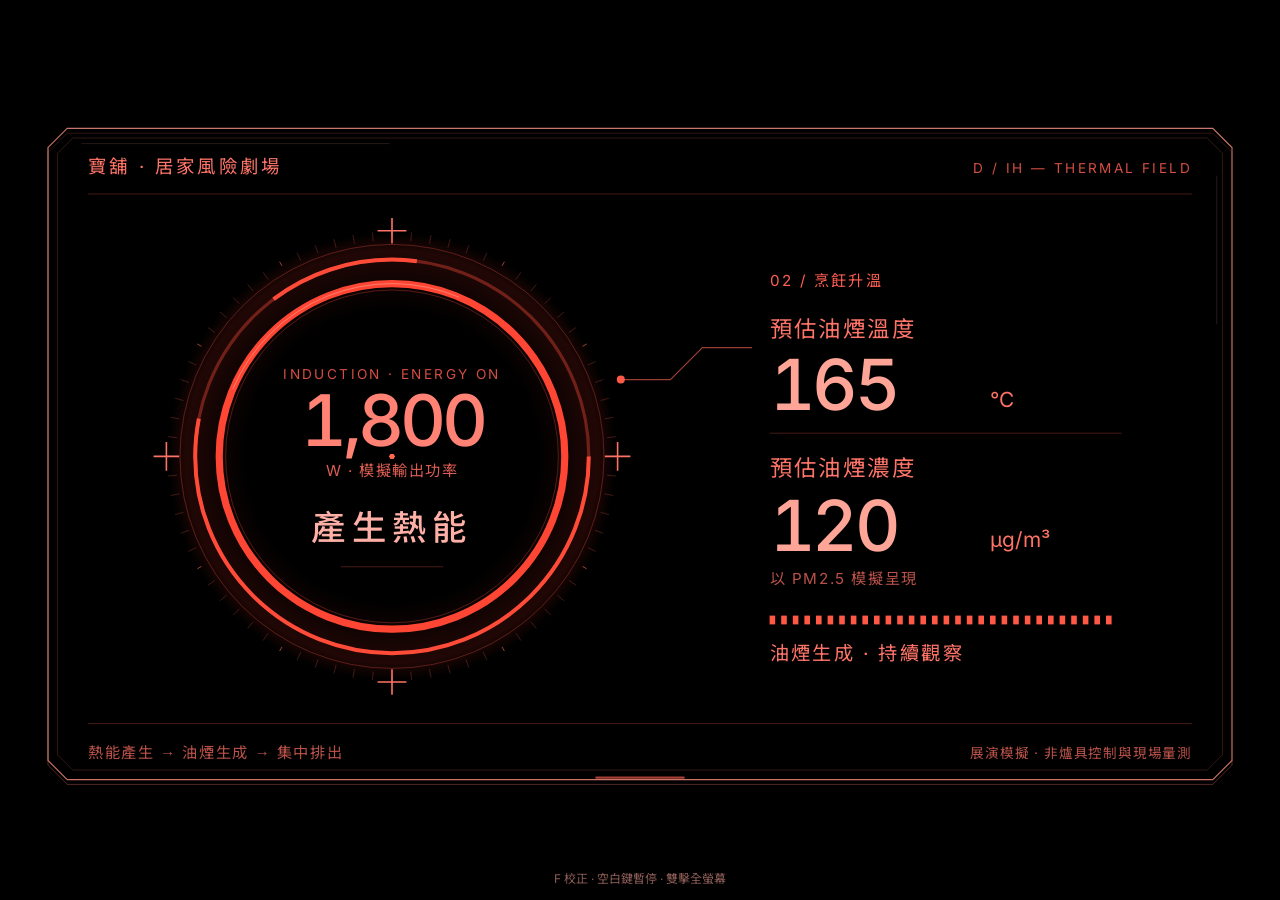
==== ih.html @ e92d31d2 "Add independent top-down transparent IH projection exhibit" ====
<!doctype html>
<html lang="zh-Hant"><head><meta charset="utf-8"><meta name="viewport" content="width=device-width,initial-scale=1"><title>D 區 · IH 熱能投影</title><link rel="stylesheet" href="fonts/fonts.css"><link rel="stylesheet" href="ih.css"></head>
<body>
<main id="projection" aria-label="IH 爐面熱能與油煙展演投影">
<svg id="surface" viewBox="0 0 1600 900" role="img" aria-labelledby="title desc"><title id="title">IH 熱能投影</title><desc id="desc">紅色發熱環與熱能、預估油煙溫度及 PM2.5 濃度，所有數據皆為展演模擬。</desc>
<defs><radialGradient id="heat"><stop offset="65%" stop-color="#ff392a" stop-opacity="0"/><stop offset="92%" stop-color="#ff392a" stop-opacity=".13"/><stop offset="100%" stop-color="#ff392a" stop-opacity="0"/></radialGradient></defs>
<g id="calibration" hidden fill="none" stroke="#ff6258" stroke-width="2"><rect x="20" y="20" width="1560" height="860"/><path d="M800 20V880M20 450H1580" stroke-dasharray="10 15"/></g>
<g id="hob-frame" aria-label="IH 玻璃爐面外框">
<path d="M84 48H1516L1540 72V838L1516 862H84L60 838V72Z" transform="translate(0 6)" class="hob-depth"/>
<path d="M60 838L84 862H1516L1540 838V844L1516 868H84L60 844Z" class="hob-bevel"/>
<path d="M84 48H1516L1540 72V838L1516 862H84L60 838V72Z" class="hob-outline"/>
<path d="M91 60H1509L1528 79V831L1509 850H91L72 831V79Z" class="hob-inset"/>
<path d="M84 48H1516L1540 72M60 72V838" class="hob-highlight"/>
<path d="M102 67H487M1521 107V293" class="hob-reflection"/>
<path d="M87 862H1514" class="hob-bottom"/>
<rect x="744" y="858" width="112" height="3" rx="1.5" fill="#ff6253" opacity=".65"/>
</g>
<g class="mast"><text x="110" y="104" class="brand">寶舖 · 居家風險劇場</text><text x="1490" y="104" class="eyebrow" text-anchor="end">D / IH — THERMAL FIELD</text><path d="M110 130H1490" class="hairline"/></g>
<g id="reactor" transform="translate(490 458)">
<circle r="280" fill="url(#heat)"/>
<circle cy="3" r="216" class="ring-depth"/>
<path d="M-216 0A216 216 0 0 0 216 0" transform="translate(0 3)" class="ring-bevel"/>
<circle r="265" class="fine"/><circle r="246" class="track"/>
<g class="orbit"><circle r="246" class="arc" stroke-dasharray="820 180 190 356"/></g>
<circle r="216" class="ring"/><circle r="208" class="fine"/>
<path d="M-199 -84A216 216 0 0 1 84 -199" class="ring-highlight"/>
<g id="ticks"></g><g id="embers"></g>
<path d="M-18 -282H18M0 -298V-266M-18 282H18M0 266V298M-282 -18V18M-298 0H-266M282 -18V18M266 0H298" class="reticle"/>
<text y="-97" class="eyebrow center">INDUCTION · ENERGY ON</text>
<text id="energy" y="-13" class="energy center">1,800</text><text y="25" class="unit center">W · 模擬輸出功率</text>
<text id="action" y="105" class="action center">產生熱能</text>
<path d="M-64 138H64" class="hairline"/>
</g>
<path d="M776 362H838L878 322H940" class="leader"/><circle cx="776" cy="362" r="5" fill="#ff5948"/>
<g transform="translate(962 245)">
<text id="phase" class="phase">02 / 烹飪升溫</text>
<text y="64" class="metric-label">預估油煙溫度</text><text id="temperature" y="155" class="number">165</text><text x="275" y="151" class="metric-unit">°C</text>
<path d="M0 184H440" class="hairline"/>
<text y="237" class="metric-label">預估油煙濃度</text><text id="concentration" y="331" class="number">120</text><text x="275" y="326" class="metric-unit">µg/m³</text>
<text y="372" class="caption">以 PM2.5 模擬呈現</text>
<g id="bars" transform="translate(0 412)"></g>
<text id="status" y="467" class="status">油煙生成 · 持續觀察</text>
</g>
<g class="bottom"><path d="M110 792H1490" class="hairline"/><text x="110" y="835" class="caption">熱能產生 → 油煙生成 → 集中排出</text><text x="1490" y="835" class="disclaimer" text-anchor="end">展演模擬 · 非爐具控制與現場量測</text></g>
</svg></main>
<div id="hint">F 校正 · 空白鍵暫停 · 雙擊全螢幕</div>
<aside id="controls" hidden aria-label="投影校正"><header><h1>IH 投影校正</h1><button id="close" aria-label="關閉校正">×</button></header><p>調整紅環對準爐面，黑色區域不投影內容。</p>
<label>展示階段<select id="mode"><option value="auto">自動循環 · 60 秒</option><option value="0">01 熱能啟動</option><option value="1">02 烹飪升溫</option><option value="2">03 排煙降溫</option></select></label>
<div id="sliders"></div><label class="check"><input type="checkbox" id="grid">顯示定位格線</label><label class="check"><input type="checkbox" id="mirror">水平鏡像</label>
<div class="buttons"><button id="pause">暫停數值</button><button id="fullscreen">全螢幕投影</button><button id="reset">重設校正</button><button id="copy">複製校正網址</button></div><output id="message">校正設定儲存在此瀏覽器。</output><a href="preview.html">開啟雙電視展演</a></aside>
<script src="ih.js"></script></body></html>
---- fonts/fonts.css ----
/* 由 tools/build-fonts.mjs 產生 —— 不要手改。改了頁面文字要重跑。
   Chiron Hei HK：@fontsource/chiron-hei-hk 分塊 → pyftsubset 裁到本頁字元，四級字重。
   Inter：@fontsource-variable/inter 可變字型 latin + latin-ext。
   授權：皆 SIL OFL 1.1，見 LICENSE-chiron-hei-hk / LICENSE-inter。 */
@font-face{font-family:"Chiron Hei HK";font-style:normal;font-display:swap;font-weight:400;src:url(files/chiron-hei-hk-35-400-normal.woff2) format("woff2");unicode-range:U+919B;}
@font-face{font-family:"Chiron Hei HK";font-style:normal;font-display:swap;font-weight:400;src:url(files/chiron-hei-hk-73-400-normal.woff2) format("woff2");unicode-range:U+5E40;}
@font-face{font-family:"Chiron Hei HK";font-style:normal;font-display:swap;font-weight:400;src:url(files/chiron-hei-hk-104-400-normal.woff2) format("woff2");unicode-range:U+929C,U+98EA;}
@font-face{font-family:"Chiron Hei HK";font-style:normal;font-display:swap;font-weight:400;src:url(files/chiron-hei-hk-107-400-normal.woff2) format("woff2");unicode-range:U+5782,U+6688,U+6AAF,U+70F9,U+714E,U+7CCA,U+FF0B;}
@font-face{font-family:"Chiron Hei HK";font-style:normal;font-display:swap;font-weight:400;src:url(files/chiron-hei-hk-108-400-normal.woff2) format("woff2");unicode-range:U+5075,U+53C9,U+56CA,U+6062,U+61F8,U+69FD,U+6A58,U+6C27,U+6F62,U+6FFE,U+7E2B,U+8EF8,U+8FA8,U+98C6;}
@font-face{font-family:"Chiron Hei HK";font-style:normal;font-display:swap;font-weight:400;src:url(files/chiron-hei-hk-109-400-normal.woff2) format("woff2");unicode-range:U+5FAA,U+5FFD,U+6C61,U+758A,U+7709,U+78B3,U+7C92,U+9038;}
@font-face{font-family:"Chiron Hei HK";font-style:normal;font-display:swap;font-weight:400;src:url(files/chiron-hei-hk-110-400-normal.woff2) format("woff2");unicode-range:U+5875,U+5E45,U+5F91,U+64CB,U+6846,U+68AF,U+6B98,U+6D6E,U+6DFA,U+7092,U+7DD2,U+88C1,U+8DA8,U+9075,U+93C8,U+9727;}
@font-face{font-family:"Chiron Hei HK";font-style:normal;font-display:swap;font-weight:400;src:url(files/chiron-hei-hk-111-400-normal.woff2) format("woff2");unicode-range:U+4F30,U+5074,U+5448,U+5CF0,U+63EE,U+64EC,U+64F4,U+65CB,U+6F38,U+7070,U+7159,U+7210,U+73BB,U+7483,U+7956,U+7DE9,U+7E6A,U+8216,U+87A2,U+8DE1,U+9010,U+963B;}
@font-face{font-family:"Chiron Hei HK";font-style:normal;font-display:swap;font-weight:400;src:url(files/chiron-hei-hk-112-400-normal.woff2) format("woff2");unicode-range:U+4F38,U+504F,U+5132,U+526F,U+5371,U+547C,U+552F,U+592E,U+5BEC,U+5BF8,U+62D6,U+63CF,U+63D2,U+654F,U+6697,U+66AB,U+671D,U+672B,U+67D3,U+6AC3,U+6B04,U+6DE1,U+6FC3,U+7A69,U+7D2B,U+7DE3,U+7E2E,U+89F8,U+8DDD,U+9663;}
@font-face{font-family:"Chiron Hei HK";font-style:normal;font-display:swap;font-weight:400;src:url(files/chiron-hei-hk-113-400-normal.woff2) format("woff2");unicode-range:U+4ECD,U+53EB,U+53F3,U+56FA,U+5713,U+57DF,U+5B88,U+5BDF,U+5C01,U+5C3A,U+5C3E,U+5C4F,U+5EDA,U+5EF6,U+6025,U+62BD,U+6377,U+6389,U+63F4,U+6557,U+6563,U+6696,U+66F2,U+675F,U+6DE8,U+6F54,U+71C8,U+7532,U+7686,U+76E3,U+79D2,U+79FB,U+7A97,U+7AEF,U+7D2F,U+81A0,U+821E,U+8AA4,U+8B66,U+8F2A,U+907F,U+964D,U+968E,U+9694,U+969C,U+975C,U+9760,U+FF0F,U+FF5C;}
@font-face{font-family:"Chiron Hei HK";font-style:normal;font-display:swap;font-weight:400;src:url(files/chiron-hei-hk-114-400-normal.woff2) format("woff2");unicode-range:U+30FB,U+4E7E,U+4EA6,U+65BD,U+6E1B,U+7DA0,U+8173,U+8907,U+8DD1,U+93E1,U+984F;}
@font-face{font-family:"Chiron Hei HK";font-style:normal;font-display:swap;font-weight:400;src:url(files/chiron-hei-hk-115-400-normal.woff2) format("woff2");unicode-range:U+4EAE,U+4F11,U+5019,U+505C,U+5207,U+5287,U+52E2,U+5438,U+555F,U+570D,U+5747,U+58D3,U+5957,U+5BB3,U+5C64,U+5DE6,U+5E55,U+5F85,U+5F8B,U+5FA9,U+63A7,U+64AD,U+65B7,U+65CF,U+666E,U+6821,U+6839,U+6A94,U+6CB9,U+6E2C,U+7387,U+7565,U+7570,U+7BC4,U+7E7C,U+80CC,U+820A,U+826F,U+85CD,U+88DC,U+8A2A,U+8A8C,U+8CA0,U+8DF3,U+8F38,U+9589,U+96AA,U+96DC,U+9867,U+9BAE,U+FF1B;}
@font-face{font-family:"Chiron Hei HK";font-style:normal;font-display:swap;font-weight:400;src:url(files/chiron-hei-hk-116-400-normal.woff2) format("woff2");unicode-range:U+4F4F,U+503C,U+516D,U+5236,U+5347,U+534A,U+53E6,U+53F2,U+5403,U+5411,U+547D,U+5740,U+5883,U+5931,U+59CB,U+5B58,U+5BA4,U+5BEB,U+5BF6,U+5C45,U+5DEE,U+5E03,U+5E95,U+5F62,U+5F80,U+5FAE,U+614B,U+623F,U+628A,U+6295,U+6309,U+63DB,U+64C7,U+64CA,U+64DA,U+652F,U+6548,U+666F,U+677F,U+6848,U+6A21,U+6AA2,U+6B65,U+6B77,U+6BB5,U+6DF1,U+6E90,U+6E96,U+6EAB,U+6F14,U+700F,U+706B,U+72C0,U+74B0,U+756B,U+78BA,U+7A4D,U+7B97,U+7C89,U+7D30,U+7E8C,U+7F6E,U+7FA4,U+843D,U+85CF,U+88E1,U+89D2,U+8A62,U+8A66,U+8A72,U+8ABF,U+8B58,U+8B70,U+8D70,U+8DB3,U+8DDF,U+8F15,U+900F,U+908A,U+932F,U+9375,U+9632,U+9644,U+96A8,U+96D9,U+96E2,U+9752,U+9805,U+9810,U+986F,U+9910,U+9ED1;}
@font-face{font-family:"Chiron Hei HK";font-style:normal;font-display:swap;font-weight:400;src:url(files/chiron-hei-hk-117-400-normal.woff2) format("woff2");unicode-range:U+3000,U+4E26,U+4EA4,U+4ECB,U+4EFB,U+4F55,U+4F9D,U+505A,U+5065,U+5099,U+50CF,U+5148,U+5169,U+5171,U+5177,U+5217,U+5225,U+529F,U+5305,U+5341,U+5373,U+53C3,U+53D6-53D7,U+53E3,U+53EA,U+5404,U+5668,U+56DB,U+578B,U+57FA,U+5C11,U+5C1A,U+5C55,U+5DF1,U+5E36,U+5EB7,U+5EFA,U+5F37,U+5F9E,U+5FC5,U+606F,U+62CD,U+6301,U+6307,U+6392,U+63A5,U+6539,U+653E,U+6574,U+65C5,U+672A,U+6A19,U+6BCF,U+6BD4,U+6D41,U+6E05,U+7136,U+7167,U+7531,U+7559,U+767D,U+76F4,U+793A,U+7A2E,U+7A31,U+7A7A,U+7BA1,U+7BC0,U+7D05,U+7D1A,U+7D66,U+7D71,U+82B1,U+82F1,U+8457,U+8655,U+88AB,U+88DD,U+88FD,U+898F,U+89BD,U+89C0,U+89E3,U+8A8D,U+8B77,U+8B8A,U+8B93,U+8CEA,U+8F09,U+9001,U+901F,U+9054,U+90A3,U+914D,U+91CF,U+9304,U+9664,U+969B,U+96B1,U+96C6,U+9700,U+975E,U+97F3,U+98A8;}
@font-face{font-family:"Chiron Hei HK";font-style:normal;font-display:swap;font-weight:400;src:url(files/chiron-hei-hk-118-400-normal.woff2) format("woff2");unicode-range:U+300C-300D,U+4E09,U+4E3B,U+4E4B,U+4E5F,U+4E8B-4E8C,U+4EE3-4EE4,U+4EF6,U+4F4D,U+4F7F,U+4F86,U+4FDD,U+50B3,U+5149,U+5167,U+518D,U+524D,U+529B,U+52D9,U+5316,U+5340,U+539F,U+53CA,U+5408,U+540C-540D,U+544A,U+54C1,U+55AE,U+56DE,U+5831,U+5834,U+5916,U+597D,U+5B57,U+5B89,U+5B8C,U+5B9A,U+5BA2,U+5BB9,U+5BE6,U+5C07,U+5C0D,U+5C31,U+5DE5,U+5DF2,U+5E38,U+5E73,U+5EA6,U+5F0F,U+5F71,U+5F8C,U+5F97,U+5FEB,U+6027,U+60C5,U+610F,U+611F,U+61C9,U+6210,U+6216,U+6240,U+624B,U+63D0,U+6536,U+6578,U+6599,U+65B9,U+660E,U+66F4,U+670D,U+679C,U+683C,U+689D,U+6A5F,U+6B21,U+6B64,U+6C23,U+6C34,U+6CD5,U+6D3B,U+7121,U+71B1,U+7247,U+7269,U+73FE,U+7406,U+7522,U+7576,U+76EE,U+76F8,U+770B,U+77E5,U+7A0B,U+7ACB,U+7B2C,U+7B49,U+7D50,U+7D93,U+7DDA,U+8005,U+80FD,U+81EA,U+8207,U+8272,U+865F,U+8868,U+8981,U+898B,U+8996,U+8A0A,U+8A18,U+8A2D,U+8ACB,U+8CC7,U+8D77,U+8D85,U+8DEF,U+8F49,U+9019-901A,U+9023,U+9032,U+904B,U+904E,U+9053,U+9078,U+9084,U+90E8,U+90FD,U+91CD,U+9577,U+9593,U+9762,U+982D,U+984C,U+9AD4,U+9AD8,U+9EDE,U+FF08-FF09;}
@font-face{font-family:"Chiron Hei HK";font-style:normal;font-display:swap;font-weight:400;src:url(files/chiron-hei-hk-119-400-normal.woff2) format("woff2");unicode-range:U+3001-3002,U+4E00,U+4E0A-4E0B,U+4E0D,U+4E2D,U+4EE5,U+4F5C,U+500B,U+5165,U+5168,U+51FA,U+5206,U+5230,U+52D5,U+53EF-53F0,U+5728,U+5730,U+5927,U+5B50,U+5BB6,U+5FC3,U+6587,U+65B0,U+65E5,U+6642,U+6700,U+6703,U+6709,U+672C,U+6B63,U+70BA,U+751F,U+7528,U+767C,U+7684,U+7DB2,U+884C,U+958B,U+95DC,U+96FB,U+9801,U+FF0C,U+FF1A;}
@font-face{font-family:"Chiron Hei HK";font-style:normal;font-display:swap;font-weight:400;src:url(files/chiron-hei-hk-chinese-traditional-400-normal.woff2) format("woff2");unicode-range:U+3000-3002,U+300C-300D,U+4E00,U+4E09-4E0B,U+4E0D,U+4E26,U+4E2D,U+4E3B,U+4E4B,U+4E5F,U+4E7E,U+4E8B-4E8C,U+4EA4,U+4EA6,U+4EAE,U+4ECB,U+4ECD,U+4EE3-4EE5,U+4EF6,U+4EFB,U+4F11,U+4F30,U+4F38,U+4F4D,U+4F4F,U+4F55,U+4F5C,U+4F7F,U+4F86,U+4F9D,U+4FDD,U+500B,U+5019,U+503C,U+504F,U+505A,U+505C,U+5065,U+5074-5075,U+5099,U+50B3,U+50CF,U+5132,U+5148-5149,U+5165,U+5167-5169,U+516D,U+5171,U+5177,U+518D,U+51FA,U+5206-5207,U+5217,U+5225,U+5230,U+5236,U+524D,U+526F,U+5287,U+529B,U+529F,U+52D5,U+52D9,U+52E2,U+5305,U+5316,U+5340-5341,U+5347,U+534A,U+5371,U+5373,U+539F,U+53C3,U+53C9-53CA,U+53D6-53D7,U+53E3,U+53E6,U+53EA-53EB,U+53EF-53F0,U+53F2-53F3,U+5403-5404,U+5408,U+540C-540D,U+5411,U+5438,U+5448,U+544A,U+547C-547D,U+54C1,U+552F,U+555F,U+55AE,U+5668,U+56CA,U+56DB,U+56DE,U+56FA,U+570D,U+5713,U+5728,U+5730,U+5740,U+5747,U+5782,U+578B,U+57DF,U+57FA,U+5831,U+5834,U+5875,U+5883,U+58D3,U+5916,U+5927,U+592E,U+5931,U+5957,U+597D,U+59CB,U+5B50,U+5B57-5B58,U+5B88-5B89,U+5B8C,U+5B9A,U+5BA2,U+5BA4,U+5BB3,U+5BB6,U+5BB9,U+5BDF,U+5BE6,U+5BEB-5BEC,U+5BF6,U+5BF8,U+5C01,U+5C07,U+5C0D,U+5C11,U+5C1A,U+5C31,U+5C3A,U+5C3E,U+5C45,U+5C4F,U+5C55,U+5C64,U+5CF0,U+5DE5-5DE6,U+5DEE,U+5DF1-5DF2,U+5E03,U+5E36,U+5E38,U+5E40,U+5E45,U+5E55,U+5E73,U+5E95,U+5EA6,U+5EB7,U+5EDA,U+5EF6,U+5EFA,U+5F0F,U+5F37,U+5F62,U+5F71,U+5F80,U+5F85,U+5F8B-5F8C,U+5F91,U+5F97,U+5F9E,U+5FA9-5FAA,U+5FAE,U+5FC3,U+5FC5,U+5FEB,U+5FFD,U+6025,U+6027,U+6062,U+606F,U+60C5,U+610F,U+611F,U+614B,U+61C9,U+61F8,U+6210,U+6216,U+623F-6240,U+624B,U+628A,U+6295,U+62BD,U+62CD,U+62D6,U+6301,U+6307,U+6309,U+6377,U+6389,U+6392,U+63A5,U+63A7,U+63CF-63D0,U+63D2,U+63DB,U+63EE,U+63F4,U+64AD,U+64C7,U+64CA-64CB,U+64DA,U+64EC,U+64F4,U+652F,U+6536,U+6539,U+653E,U+6548,U+654F,U+6557,U+6563,U+6574,U+6578,U+6587,U+6599,U+65B0,U+65B7,U+65B9,U+65BD,U+65C5,U+65CB,U+65CF,U+65E5,U+660E,U+6642,U+666E-666F,U+6688,U+6696-6697,U+66AB,U+66F2,U+66F4,U+6700,U+6703,U+6709,U+670D,U+671D,U+672A-672C,U+675F,U+677F,U+679C,U+67D3,U+6821,U+6839,U+683C,U+6846,U+6848,U+689D,U+68AF,U+69FD,U+6A19,U+6A21,U+6A58,U+6A5F,U+6A94,U+6AA2,U+6AAF,U+6AC3,U+6B04,U+6B21,U+6B63-6B65,U+6B77,U+6B98,U+6BB5,U+6BCF,U+6BD4,U+6C23,U+6C27,U+6C34,U+6C61,U+6CB9,U+6CD5,U+6D3B,U+6D41,U+6D6E,U+6DE1,U+6DE8,U+6DF1,U+6DFA,U+6E05,U+6E1B,U+6E2C,U+6E90,U+6E96,U+6EAB,U+6F14,U+6F38,U+6F54,U+6F62,U+6FC3,U+6FFE,U+700F,U+706B,U+7070,U+7092,U+70BA,U+70F9,U+7121,U+7136,U+714E,U+7159,U+7167,U+71B1,U+71C8,U+7210,U+7247,U+7269,U+72C0,U+7387,U+73BB,U+73FE,U+7406,U+7483,U+74B0,U+751F,U+7522,U+7528,U+7531-7532,U+7559,U+7565,U+756B,U+7570,U+7576,U+758A,U+767C-767D,U+7684,U+7686,U+76E3,U+76EE,U+76F4,U+76F8,U+7709,U+770B,U+77E5,U+78B3,U+78BA,U+793A,U+7956,U+79D2,U+79FB,U+7A0B,U+7A2E,U+7A31,U+7A4D,U+7A69,U+7A7A,U+7A97,U+7ACB,U+7AEF,U+7B2C,U+7B49,U+7B97,U+7BA1,U+7BC0,U+7BC4,U+7C89,U+7C92,U+7CCA,U+7D05,U+7D1A,U+7D2B,U+7D2F-7D30,U+7D50,U+7D66,U+7D71,U+7D93,U+7DA0,U+7DB2,U+7DD2,U+7DDA,U+7DE3,U+7DE9,U+7E2B,U+7E2E,U+7E6A,U+7E7C,U+7E8C,U+7F6E,U+7FA4,U+8005,U+80CC,U+80FD,U+8173,U+81A0,U+81EA,U+8207,U+820A,U+8216,U+821E,U+826F,U+8272,U+82B1,U+82F1,U+843D,U+8457,U+85CD,U+85CF,U+8655,U+865F,U+87A2,U+884C,U+8868,U+88AB,U+88C1,U+88DC-88DD,U+88E1,U+88FD,U+8907,U+8981,U+898B,U+898F,U+8996,U+89BD,U+89C0,U+89D2,U+89E3,U+89F8,U+8A0A,U+8A18,U+8A2A,U+8A2D,U+8A62,U+8A66,U+8A72,U+8A8C-8A8D,U+8AA4,U+8ABF,U+8ACB,U+8B58,U+8B66,U+8B70,U+8B77,U+8B8A,U+8B93,U+8CA0,U+8CC7,U+8CEA,U+8D70,U+8D77,U+8D85,U+8DA8,U+8DB3,U+8DD1,U+8DDD,U+8DDF,U+8DE1,U+8DEF,U+8DF3,U+8EF8,U+8F09,U+8F15,U+8F2A,U+8F38,U+8F49,U+8FA8,U+9001,U+900F-9010,U+9019-901A,U+901F,U+9023,U+9032,U+9038,U+904B,U+904E,U+9053-9054,U+9075,U+9078,U+907F,U+9084,U+908A,U+90A3,U+90E8,U+90FD,U+914D,U+919B,U+91CD,U+91CF,U+929C,U+9304,U+932F,U+9375,U+93C8,U+93E1,U+9577,U+9589,U+958B,U+9593,U+95DC,U+9632,U+963B,U+9644,U+964D,U+9663-9664,U+968E,U+9694,U+969B-969C,U+96A8,U+96AA,U+96B1,U+96C6,U+96D9,U+96DC,U+96E2,U+96FB,U+9700,U+9727,U+9752,U+975C,U+975E,U+9760,U+9762,U+97F3,U+9801,U+9805,U+9810,U+982D,U+984C,U+984F,U+9867,U+986F,U+98A8,U+98C6,U+98EA,U+9910,U+9AD4,U+9AD8,U+9BAE,U+9ED1,U+9EDE;}
@font-face{font-family:"Chiron Hei HK";font-style:normal;font-display:swap;font-weight:500;src:url(files/chiron-hei-hk-35-500-normal.woff2) format("woff2");unicode-range:U+919B;}
@font-face{font-family:"Chiron Hei HK";font-style:normal;font-display:swap;font-weight:500;src:url(files/chiron-hei-hk-73-500-normal.woff2) format("woff2");unicode-range:U+5E40;}
@font-face{font-family:"Chiron Hei HK";font-style:normal;font-display:swap;font-weight:500;src:url(files/chiron-hei-hk-104-500-normal.woff2) format("woff2");unicode-range:U+929C,U+98EA;}
@font-face{font-family:"Chiron Hei HK";font-style:normal;font-display:swap;font-weight:500;src:url(files/chiron-hei-hk-107-500-normal.woff2) format("woff2");unicode-range:U+5782,U+6688,U+6AAF,U+70F9,U+714E,U+7CCA,U+FF0B;}
@font-face{font-family:"Chiron Hei HK";font-style:normal;font-display:swap;font-weight:500;src:url(files/chiron-hei-hk-108-500-normal.woff2) format("woff2");unicode-range:U+5075,U+53C9,U+56CA,U+6062,U+61F8,U+69FD,U+6A58,U+6C27,U+6F62,U+6FFE,U+7E2B,U+8EF8,U+8FA8,U+98C6;}
@font-face{font-family:"Chiron Hei HK";font-style:normal;font-display:swap;font-weight:500;src:url(files/chiron-hei-hk-109-500-normal.woff2) format("woff2");unicode-range:U+5FAA,U+5FFD,U+6C61,U+758A,U+7709,U+78B3,U+7C92,U+9038;}
@font-face{font-family:"Chiron Hei HK";font-style:normal;font-display:swap;font-weight:500;src:url(files/chiron-hei-hk-110-500-normal.woff2) format("woff2");unicode-range:U+5875,U+5E45,U+5F91,U+64CB,U+6846,U+68AF,U+6B98,U+6D6E,U+6DFA,U+7092,U+7DD2,U+88C1,U+8DA8,U+9075,U+93C8,U+9727;}
@font-face{font-family:"Chiron Hei HK";font-style:normal;font-display:swap;font-weight:500;src:url(files/chiron-hei-hk-111-500-normal.woff2) format("woff2");unicode-range:U+4F30,U+5074,U+5448,U+5CF0,U+63EE,U+64EC,U+64F4,U+65CB,U+6F38,U+7070,U+7159,U+7210,U+73BB,U+7483,U+7956,U+7DE9,U+7E6A,U+8216,U+87A2,U+8DE1,U+9010,U+963B;}
@font-face{font-family:"Chiron Hei HK";font-style:normal;font-display:swap;font-weight:500;src:url(files/chiron-hei-hk-112-500-normal.woff2) format("woff2");unicode-range:U+4F38,U+504F,U+5132,U+526F,U+5371,U+547C,U+552F,U+592E,U+5BEC,U+5BF8,U+62D6,U+63CF,U+63D2,U+654F,U+6697,U+66AB,U+671D,U+672B,U+67D3,U+6AC3,U+6B04,U+6DE1,U+6FC3,U+7A69,U+7D2B,U+7DE3,U+7E2E,U+89F8,U+8DDD,U+9663;}
@font-face{font-family:"Chiron Hei HK";font-style:normal;font-display:swap;font-weight:500;src:url(files/chiron-hei-hk-113-500-normal.woff2) format("woff2");unicode-range:U+4ECD,U+53EB,U+53F3,U+56FA,U+5713,U+57DF,U+5B88,U+5BDF,U+5C01,U+5C3A,U+5C3E,U+5C4F,U+5EDA,U+5EF6,U+6025,U+62BD,U+6377,U+6389,U+63F4,U+6557,U+6563,U+6696,U+66F2,U+675F,U+6DE8,U+6F54,U+71C8,U+7532,U+7686,U+76E3,U+79D2,U+79FB,U+7A97,U+7AEF,U+7D2F,U+81A0,U+821E,U+8AA4,U+8B66,U+8F2A,U+907F,U+964D,U+968E,U+9694,U+969C,U+975C,U+9760,U+FF0F,U+FF5C;}
@font-face{font-family:"Chiron Hei HK";font-style:normal;font-display:swap;font-weight:500;src:url(files/chiron-hei-hk-114-500-normal.woff2) format("woff2");unicode-range:U+30FB,U+4E7E,U+4EA6,U+65BD,U+6E1B,U+7DA0,U+8173,U+8907,U+8DD1,U+93E1,U+984F;}
@font-face{font-family:"Chiron Hei HK";font-style:normal;font-display:swap;font-weight:500;src:url(files/chiron-hei-hk-115-500-normal.woff2) format("woff2");unicode-range:U+4EAE,U+4F11,U+5019,U+505C,U+5207,U+5287,U+52E2,U+5438,U+555F,U+570D,U+5747,U+58D3,U+5957,U+5BB3,U+5C64,U+5DE6,U+5E55,U+5F85,U+5F8B,U+5FA9,U+63A7,U+64AD,U+65B7,U+65CF,U+666E,U+6821,U+6839,U+6A94,U+6CB9,U+6E2C,U+7387,U+7565,U+7570,U+7BC4,U+7E7C,U+80CC,U+820A,U+826F,U+85CD,U+88DC,U+8A2A,U+8A8C,U+8CA0,U+8DF3,U+8F38,U+9589,U+96AA,U+96DC,U+9867,U+9BAE,U+FF1B;}
@font-face{font-family:"Chiron Hei HK";font-style:normal;font-display:swap;font-weight:500;src:url(files/chiron-hei-hk-116-500-normal.woff2) format("woff2");unicode-range:U+4F4F,U+503C,U+516D,U+5236,U+5347,U+534A,U+53E6,U+53F2,U+5403,U+5411,U+547D,U+5740,U+5883,U+5931,U+59CB,U+5B58,U+5BA4,U+5BEB,U+5BF6,U+5C45,U+5DEE,U+5E03,U+5E95,U+5F62,U+5F80,U+5FAE,U+614B,U+623F,U+628A,U+6295,U+6309,U+63DB,U+64C7,U+64CA,U+64DA,U+652F,U+6548,U+666F,U+677F,U+6848,U+6A21,U+6AA2,U+6B65,U+6B77,U+6BB5,U+6DF1,U+6E90,U+6E96,U+6EAB,U+6F14,U+700F,U+706B,U+72C0,U+74B0,U+756B,U+78BA,U+7A4D,U+7B97,U+7C89,U+7D30,U+7E8C,U+7F6E,U+7FA4,U+843D,U+85CF,U+88E1,U+89D2,U+8A62,U+8A66,U+8A72,U+8ABF,U+8B58,U+8B70,U+8D70,U+8DB3,U+8DDF,U+8F15,U+900F,U+908A,U+932F,U+9375,U+9632,U+9644,U+96A8,U+96D9,U+96E2,U+9752,U+9805,U+9810,U+986F,U+9910,U+9ED1;}
@font-face{font-family:"Chiron Hei HK";font-style:normal;font-display:swap;font-weight:500;src:url(files/chiron-hei-hk-117-500-normal.woff2) format("woff2");unicode-range:U+3000,U+4E26,U+4EA4,U+4ECB,U+4EFB,U+4F55,U+4F9D,U+505A,U+5065,U+5099,U+50CF,U+5148,U+5169,U+5171,U+5177,U+5217,U+5225,U+529F,U+5305,U+5341,U+5373,U+53C3,U+53D6-53D7,U+53E3,U+53EA,U+5404,U+5668,U+56DB,U+578B,U+57FA,U+5C11,U+5C1A,U+5C55,U+5DF1,U+5E36,U+5EB7,U+5EFA,U+5F37,U+5F9E,U+5FC5,U+606F,U+62CD,U+6301,U+6307,U+6392,U+63A5,U+6539,U+653E,U+6574,U+65C5,U+672A,U+6A19,U+6BCF,U+6BD4,U+6D41,U+6E05,U+7136,U+7167,U+7531,U+7559,U+767D,U+76F4,U+793A,U+7A2E,U+7A31,U+7A7A,U+7BA1,U+7BC0,U+7D05,U+7D1A,U+7D66,U+7D71,U+82B1,U+82F1,U+8457,U+8655,U+88AB,U+88DD,U+88FD,U+898F,U+89BD,U+89C0,U+89E3,U+8A8D,U+8B77,U+8B8A,U+8B93,U+8CEA,U+8F09,U+9001,U+901F,U+9054,U+90A3,U+914D,U+91CF,U+9304,U+9664,U+969B,U+96B1,U+96C6,U+9700,U+975E,U+97F3,U+98A8;}
@font-face{font-family:"Chiron Hei HK";font-style:normal;font-display:swap;font-weight:500;src:url(files/chiron-hei-hk-118-500-normal.woff2) format("woff2");unicode-range:U+300C-300D,U+4E09,U+4E3B,U+4E4B,U+4E5F,U+4E8B-4E8C,U+4EE3-4EE4,U+4EF6,U+4F4D,U+4F7F,U+4F86,U+4FDD,U+50B3,U+5149,U+5167,U+518D,U+524D,U+529B,U+52D9,U+5316,U+5340,U+539F,U+53CA,U+5408,U+540C-540D,U+544A,U+54C1,U+55AE,U+56DE,U+5831,U+5834,U+5916,U+597D,U+5B57,U+5B89,U+5B8C,U+5B9A,U+5BA2,U+5BB9,U+5BE6,U+5C07,U+5C0D,U+5C31,U+5DE5,U+5DF2,U+5E38,U+5E73,U+5EA6,U+5F0F,U+5F71,U+5F8C,U+5F97,U+5FEB,U+6027,U+60C5,U+610F,U+611F,U+61C9,U+6210,U+6216,U+6240,U+624B,U+63D0,U+6536,U+6578,U+6599,U+65B9,U+660E,U+66F4,U+670D,U+679C,U+683C,U+689D,U+6A5F,U+6B21,U+6B64,U+6C23,U+6C34,U+6CD5,U+6D3B,U+7121,U+71B1,U+7247,U+7269,U+73FE,U+7406,U+7522,U+7576,U+76EE,U+76F8,U+770B,U+77E5,U+7A0B,U+7ACB,U+7B2C,U+7B49,U+7D50,U+7D93,U+7DDA,U+8005,U+80FD,U+81EA,U+8207,U+8272,U+865F,U+8868,U+8981,U+898B,U+8996,U+8A0A,U+8A18,U+8A2D,U+8ACB,U+8CC7,U+8D77,U+8D85,U+8DEF,U+8F49,U+9019-901A,U+9023,U+9032,U+904B,U+904E,U+9053,U+9078,U+9084,U+90E8,U+90FD,U+91CD,U+9577,U+9593,U+9762,U+982D,U+984C,U+9AD4,U+9AD8,U+9EDE,U+FF08-FF09;}
@font-face{font-family:"Chiron Hei HK";font-style:normal;font-display:swap;font-weight:500;src:url(files/chiron-hei-hk-119-500-normal.woff2) format("woff2");unicode-range:U+3001-3002,U+4E00,U+4E0A-4E0B,U+4E0D,U+4E2D,U+4EE5,U+4F5C,U+500B,U+5165,U+5168,U+51FA,U+5206,U+5230,U+52D5,U+53EF-53F0,U+5728,U+5730,U+5927,U+5B50,U+5BB6,U+5FC3,U+6587,U+65B0,U+65E5,U+6642,U+6700,U+6703,U+6709,U+672C,U+6B63,U+70BA,U+751F,U+7528,U+767C,U+7684,U+7DB2,U+884C,U+958B,U+95DC,U+96FB,U+9801,U+FF0C,U+FF1A;}
@font-face{font-family:"Chiron Hei HK";font-style:normal;font-display:swap;font-weight:500;src:url(files/chiron-hei-hk-chinese-traditional-500-normal.woff2) format("woff2");unicode-range:U+3000-3002,U+300C-300D,U+4E00,U+4E09-4E0B,U+4E0D,U+4E26,U+4E2D,U+4E3B,U+4E4B,U+4E5F,U+4E7E,U+4E8B-4E8C,U+4EA4,U+4EA6,U+4EAE,U+4ECB,U+4ECD,U+4EE3-4EE5,U+4EF6,U+4EFB,U+4F11,U+4F30,U+4F38,U+4F4D,U+4F4F,U+4F55,U+4F5C,U+4F7F,U+4F86,U+4F9D,U+4FDD,U+500B,U+5019,U+503C,U+504F,U+505A,U+505C,U+5065,U+5074-5075,U+5099,U+50B3,U+50CF,U+5132,U+5148-5149,U+5165,U+5167-5169,U+516D,U+5171,U+5177,U+518D,U+51FA,U+5206-5207,U+5217,U+5225,U+5230,U+5236,U+524D,U+526F,U+5287,U+529B,U+529F,U+52D5,U+52D9,U+52E2,U+5305,U+5316,U+5340-5341,U+5347,U+534A,U+5371,U+5373,U+539F,U+53C3,U+53C9-53CA,U+53D6-53D7,U+53E3,U+53E6,U+53EA-53EB,U+53EF-53F0,U+53F2-53F3,U+5403-5404,U+5408,U+540C-540D,U+5411,U+5438,U+5448,U+544A,U+547C-547D,U+54C1,U+552F,U+555F,U+55AE,U+5668,U+56CA,U+56DB,U+56DE,U+56FA,U+570D,U+5713,U+5728,U+5730,U+5740,U+5747,U+5782,U+578B,U+57DF,U+57FA,U+5831,U+5834,U+5875,U+5883,U+58D3,U+5916,U+5927,U+592E,U+5931,U+5957,U+597D,U+59CB,U+5B50,U+5B57-5B58,U+5B88-5B89,U+5B8C,U+5B9A,U+5BA2,U+5BA4,U+5BB3,U+5BB6,U+5BB9,U+5BDF,U+5BE6,U+5BEB-5BEC,U+5BF6,U+5BF8,U+5C01,U+5C07,U+5C0D,U+5C11,U+5C1A,U+5C31,U+5C3A,U+5C3E,U+5C45,U+5C4F,U+5C55,U+5C64,U+5CF0,U+5DE5-5DE6,U+5DEE,U+5DF1-5DF2,U+5E03,U+5E36,U+5E38,U+5E40,U+5E45,U+5E55,U+5E73,U+5E95,U+5EA6,U+5EB7,U+5EDA,U+5EF6,U+5EFA,U+5F0F,U+5F37,U+5F62,U+5F71,U+5F80,U+5F85,U+5F8B-5F8C,U+5F91,U+5F97,U+5F9E,U+5FA9-5FAA,U+5FAE,U+5FC3,U+5FC5,U+5FEB,U+5FFD,U+6025,U+6027,U+6062,U+606F,U+60C5,U+610F,U+611F,U+614B,U+61C9,U+61F8,U+6210,U+6216,U+623F-6240,U+624B,U+628A,U+6295,U+62BD,U+62CD,U+62D6,U+6301,U+6307,U+6309,U+6377,U+6389,U+6392,U+63A5,U+63A7,U+63CF-63D0,U+63D2,U+63DB,U+63EE,U+63F4,U+64AD,U+64C7,U+64CA-64CB,U+64DA,U+64EC,U+64F4,U+652F,U+6536,U+6539,U+653E,U+6548,U+654F,U+6557,U+6563,U+6574,U+6578,U+6587,U+6599,U+65B0,U+65B7,U+65B9,U+65BD,U+65C5,U+65CB,U+65CF,U+65E5,U+660E,U+6642,U+666E-666F,U+6688,U+6696-6697,U+66AB,U+66F2,U+66F4,U+6700,U+6703,U+6709,U+670D,U+671D,U+672A-672C,U+675F,U+677F,U+679C,U+67D3,U+6821,U+6839,U+683C,U+6846,U+6848,U+689D,U+68AF,U+69FD,U+6A19,U+6A21,U+6A58,U+6A5F,U+6A94,U+6AA2,U+6AAF,U+6AC3,U+6B04,U+6B21,U+6B63-6B65,U+6B77,U+6B98,U+6BB5,U+6BCF,U+6BD4,U+6C23,U+6C27,U+6C34,U+6C61,U+6CB9,U+6CD5,U+6D3B,U+6D41,U+6D6E,U+6DE1,U+6DE8,U+6DF1,U+6DFA,U+6E05,U+6E1B,U+6E2C,U+6E90,U+6E96,U+6EAB,U+6F14,U+6F38,U+6F54,U+6F62,U+6FC3,U+6FFE,U+700F,U+706B,U+7070,U+7092,U+70BA,U+70F9,U+7121,U+7136,U+714E,U+7159,U+7167,U+71B1,U+71C8,U+7210,U+7247,U+7269,U+72C0,U+7387,U+73BB,U+73FE,U+7406,U+7483,U+74B0,U+751F,U+7522,U+7528,U+7531-7532,U+7559,U+7565,U+756B,U+7570,U+7576,U+758A,U+767C-767D,U+7684,U+7686,U+76E3,U+76EE,U+76F4,U+76F8,U+7709,U+770B,U+77E5,U+78B3,U+78BA,U+793A,U+7956,U+79D2,U+79FB,U+7A0B,U+7A2E,U+7A31,U+7A4D,U+7A69,U+7A7A,U+7A97,U+7ACB,U+7AEF,U+7B2C,U+7B49,U+7B97,U+7BA1,U+7BC0,U+7BC4,U+7C89,U+7C92,U+7CCA,U+7D05,U+7D1A,U+7D2B,U+7D2F-7D30,U+7D50,U+7D66,U+7D71,U+7D93,U+7DA0,U+7DB2,U+7DD2,U+7DDA,U+7DE3,U+7DE9,U+7E2B,U+7E2E,U+7E6A,U+7E7C,U+7E8C,U+7F6E,U+7FA4,U+8005,U+80CC,U+80FD,U+8173,U+81A0,U+81EA,U+8207,U+820A,U+8216,U+821E,U+826F,U+8272,U+82B1,U+82F1,U+843D,U+8457,U+85CD,U+85CF,U+8655,U+865F,U+87A2,U+884C,U+8868,U+88AB,U+88C1,U+88DC-88DD,U+88E1,U+88FD,U+8907,U+8981,U+898B,U+898F,U+8996,U+89BD,U+89C0,U+89D2,U+89E3,U+89F8,U+8A0A,U+8A18,U+8A2A,U+8A2D,U+8A62,U+8A66,U+8A72,U+8A8C-8A8D,U+8AA4,U+8ABF,U+8ACB,U+8B58,U+8B66,U+8B70,U+8B77,U+8B8A,U+8B93,U+8CA0,U+8CC7,U+8CEA,U+8D70,U+8D77,U+8D85,U+8DA8,U+8DB3,U+8DD1,U+8DDD,U+8DDF,U+8DE1,U+8DEF,U+8DF3,U+8EF8,U+8F09,U+8F15,U+8F2A,U+8F38,U+8F49,U+8FA8,U+9001,U+900F-9010,U+9019-901A,U+901F,U+9023,U+9032,U+9038,U+904B,U+904E,U+9053-9054,U+9075,U+9078,U+907F,U+9084,U+908A,U+90A3,U+90E8,U+90FD,U+914D,U+919B,U+91CD,U+91CF,U+929C,U+9304,U+932F,U+9375,U+93C8,U+93E1,U+9577,U+9589,U+958B,U+9593,U+95DC,U+9632,U+963B,U+9644,U+964D,U+9663-9664,U+968E,U+9694,U+969B-969C,U+96A8,U+96AA,U+96B1,U+96C6,U+96D9,U+96DC,U+96E2,U+96FB,U+9700,U+9727,U+9752,U+975C,U+975E,U+9760,U+9762,U+97F3,U+9801,U+9805,U+9810,U+982D,U+984C,U+984F,U+9867,U+986F,U+98A8,U+98C6,U+98EA,U+9910,U+9AD4,U+9AD8,U+9BAE,U+9ED1,U+9EDE;}
@font-face{font-family:"Chiron Hei HK";font-style:normal;font-display:swap;font-weight:600;src:url(files/chiron-hei-hk-35-600-normal.woff2) format("woff2");unicode-range:U+919B;}
@font-face{font-family:"Chiron Hei HK";font-style:normal;font-display:swap;font-weight:600;src:url(files/chiron-hei-hk-73-600-normal.woff2) format("woff2");unicode-range:U+5E40;}
@font-face{font-family:"Chiron Hei HK";font-style:normal;font-display:swap;font-weight:600;src:url(files/chiron-hei-hk-104-600-normal.woff2) format("woff2");unicode-range:U+929C,U+98EA;}
@font-face{font-family:"Chiron Hei HK";font-style:normal;font-display:swap;font-weight:600;src:url(files/chiron-hei-hk-107-600-normal.woff2) format("woff2");unicode-range:U+5782,U+6688,U+6AAF,U+70F9,U+714E,U+7CCA,U+FF0B;}
@font-face{font-family:"Chiron Hei HK";font-style:normal;font-display:swap;font-weight:600;src:url(files/chiron-hei-hk-108-600-normal.woff2) format("woff2");unicode-range:U+5075,U+53C9,U+56CA,U+6062,U+61F8,U+69FD,U+6A58,U+6C27,U+6F62,U+6FFE,U+7E2B,U+8EF8,U+8FA8,U+98C6;}
@font-face{font-family:"Chiron Hei HK";font-style:normal;font-display:swap;font-weight:600;src:url(files/chiron-hei-hk-109-600-normal.woff2) format("woff2");unicode-range:U+5FAA,U+5FFD,U+6C61,U+758A,U+7709,U+78B3,U+7C92,U+9038;}
@font-face{font-family:"Chiron Hei HK";font-style:normal;font-display:swap;font-weight:600;src:url(files/chiron-hei-hk-110-600-normal.woff2) format("woff2");unicode-range:U+5875,U+5E45,U+5F91,U+64CB,U+6846,U+68AF,U+6B98,U+6D6E,U+6DFA,U+7092,U+7DD2,U+88C1,U+8DA8,U+9075,U+93C8,U+9727;}
@font-face{font-family:"Chiron Hei HK";font-style:normal;font-display:swap;font-weight:600;src:url(files/chiron-hei-hk-111-600-normal.woff2) format("woff2");unicode-range:U+4F30,U+5074,U+5448,U+5CF0,U+63EE,U+64EC,U+64F4,U+65CB,U+6F38,U+7070,U+7159,U+7210,U+73BB,U+7483,U+7956,U+7DE9,U+7E6A,U+8216,U+87A2,U+8DE1,U+9010,U+963B;}
@font-face{font-family:"Chiron Hei HK";font-style:normal;font-display:swap;font-weight:600;src:url(files/chiron-hei-hk-112-600-normal.woff2) format("woff2");unicode-range:U+4F38,U+504F,U+5132,U+526F,U+5371,U+547C,U+552F,U+592E,U+5BEC,U+5BF8,U+62D6,U+63CF,U+63D2,U+654F,U+6697,U+66AB,U+671D,U+672B,U+67D3,U+6AC3,U+6B04,U+6DE1,U+6FC3,U+7A69,U+7D2B,U+7DE3,U+7E2E,U+89F8,U+8DDD,U+9663;}
@font-face{font-family:"Chiron Hei HK";font-style:normal;font-display:swap;font-weight:600;src:url(files/chiron-hei-hk-113-600-normal.woff2) format("woff2");unicode-range:U+4ECD,U+53EB,U+53F3,U+56FA,U+5713,U+57DF,U+5B88,U+5BDF,U+5C01,U+5C3A,U+5C3E,U+5C4F,U+5EDA,U+5EF6,U+6025,U+62BD,U+6377,U+6389,U+63F4,U+6557,U+6563,U+6696,U+66F2,U+675F,U+6DE8,U+6F54,U+71C8,U+7532,U+7686,U+76E3,U+79D2,U+79FB,U+7A97,U+7AEF,U+7D2F,U+81A0,U+821E,U+8AA4,U+8B66,U+8F2A,U+907F,U+964D,U+968E,U+9694,U+969C,U+975C,U+9760,U+FF0F,U+FF5C;}
@font-face{font-family:"Chiron Hei HK";font-style:normal;font-display:swap;font-weight:600;src:url(files/chiron-hei-hk-114-600-normal.woff2) format("woff2");unicode-range:U+30FB,U+4E7E,U+4EA6,U+65BD,U+6E1B,U+7DA0,U+8173,U+8907,U+8DD1,U+93E1,U+984F;}
@font-face{font-family:"Chiron Hei HK";font-style:normal;font-display:swap;font-weight:600;src:url(files/chiron-hei-hk-115-600-normal.woff2) format("woff2");unicode-range:U+4EAE,U+4F11,U+5019,U+505C,U+5207,U+5287,U+52E2,U+5438,U+555F,U+570D,U+5747,U+58D3,U+5957,U+5BB3,U+5C64,U+5DE6,U+5E55,U+5F85,U+5F8B,U+5FA9,U+63A7,U+64AD,U+65B7,U+65CF,U+666E,U+6821,U+6839,U+6A94,U+6CB9,U+6E2C,U+7387,U+7565,U+7570,U+7BC4,U+7E7C,U+80CC,U+820A,U+826F,U+85CD,U+88DC,U+8A2A,U+8A8C,U+8CA0,U+8DF3,U+8F38,U+9589,U+96AA,U+96DC,U+9867,U+9BAE,U+FF1B;}
@font-face{font-family:"Chiron Hei HK";font-style:normal;font-display:swap;font-weight:600;src:url(files/chiron-hei-hk-116-600-normal.woff2) format("woff2");unicode-range:U+4F4F,U+503C,U+516D,U+5236,U+5347,U+534A,U+53E6,U+53F2,U+5403,U+5411,U+547D,U+5740,U+5883,U+5931,U+59CB,U+5B58,U+5BA4,U+5BEB,U+5BF6,U+5C45,U+5DEE,U+5E03,U+5E95,U+5F62,U+5F80,U+5FAE,U+614B,U+623F,U+628A,U+6295,U+6309,U+63DB,U+64C7,U+64CA,U+64DA,U+652F,U+6548,U+666F,U+677F,U+6848,U+6A21,U+6AA2,U+6B65,U+6B77,U+6BB5,U+6DF1,U+6E90,U+6E96,U+6EAB,U+6F14,U+700F,U+706B,U+72C0,U+74B0,U+756B,U+78BA,U+7A4D,U+7B97,U+7C89,U+7D30,U+7E8C,U+7F6E,U+7FA4,U+843D,U+85CF,U+88E1,U+89D2,U+8A62,U+8A66,U+8A72,U+8ABF,U+8B58,U+8B70,U+8D70,U+8DB3,U+8DDF,U+8F15,U+900F,U+908A,U+932F,U+9375,U+9632,U+9644,U+96A8,U+96D9,U+96E2,U+9752,U+9805,U+9810,U+986F,U+9910,U+9ED1;}
@font-face{font-family:"Chiron Hei HK";font-style:normal;font-display:swap;font-weight:600;src:url(files/chiron-hei-hk-117-600-normal.woff2) format("woff2");unicode-range:U+3000,U+4E26,U+4EA4,U+4ECB,U+4EFB,U+4F55,U+4F9D,U+505A,U+5065,U+5099,U+50CF,U+5148,U+5169,U+5171,U+5177,U+5217,U+5225,U+529F,U+5305,U+5341,U+5373,U+53C3,U+53D6-53D7,U+53E3,U+53EA,U+5404,U+5668,U+56DB,U+578B,U+57FA,U+5C11,U+5C1A,U+5C55,U+5DF1,U+5E36,U+5EB7,U+5EFA,U+5F37,U+5F9E,U+5FC5,U+606F,U+62CD,U+6301,U+6307,U+6392,U+63A5,U+6539,U+653E,U+6574,U+65C5,U+672A,U+6A19,U+6BCF,U+6BD4,U+6D41,U+6E05,U+7136,U+7167,U+7531,U+7559,U+767D,U+76F4,U+793A,U+7A2E,U+7A31,U+7A7A,U+7BA1,U+7BC0,U+7D05,U+7D1A,U+7D66,U+7D71,U+82B1,U+82F1,U+8457,U+8655,U+88AB,U+88DD,U+88FD,U+898F,U+89BD,U+89C0,U+89E3,U+8A8D,U+8B77,U+8B8A,U+8B93,U+8CEA,U+8F09,U+9001,U+901F,U+9054,U+90A3,U+914D,U+91CF,U+9304,U+9664,U+969B,U+96B1,U+96C6,U+9700,U+975E,U+97F3,U+98A8;}
@font-face{font-family:"Chiron Hei HK";font-style:normal;font-display:swap;font-weight:600;src:url(files/chiron-hei-hk-118-600-normal.woff2) format("woff2");unicode-range:U+300C-300D,U+4E09,U+4E3B,U+4E4B,U+4E5F,U+4E8B-4E8C,U+4EE3-4EE4,U+4EF6,U+4F4D,U+4F7F,U+4F86,U+4FDD,U+50B3,U+5149,U+5167,U+518D,U+524D,U+529B,U+52D9,U+5316,U+5340,U+539F,U+53CA,U+5408,U+540C-540D,U+544A,U+54C1,U+55AE,U+56DE,U+5831,U+5834,U+5916,U+597D,U+5B57,U+5B89,U+5B8C,U+5B9A,U+5BA2,U+5BB9,U+5BE6,U+5C07,U+5C0D,U+5C31,U+5DE5,U+5DF2,U+5E38,U+5E73,U+5EA6,U+5F0F,U+5F71,U+5F8C,U+5F97,U+5FEB,U+6027,U+60C5,U+610F,U+611F,U+61C9,U+6210,U+6216,U+6240,U+624B,U+63D0,U+6536,U+6578,U+6599,U+65B9,U+660E,U+66F4,U+670D,U+679C,U+683C,U+689D,U+6A5F,U+6B21,U+6B64,U+6C23,U+6C34,U+6CD5,U+6D3B,U+7121,U+71B1,U+7247,U+7269,U+73FE,U+7406,U+7522,U+7576,U+76EE,U+76F8,U+770B,U+77E5,U+7A0B,U+7ACB,U+7B2C,U+7B49,U+7D50,U+7D93,U+7DDA,U+8005,U+80FD,U+81EA,U+8207,U+8272,U+865F,U+8868,U+8981,U+898B,U+8996,U+8A0A,U+8A18,U+8A2D,U+8ACB,U+8CC7,U+8D77,U+8D85,U+8DEF,U+8F49,U+9019-901A,U+9023,U+9032,U+904B,U+904E,U+9053,U+9078,U+9084,U+90E8,U+90FD,U+91CD,U+9577,U+9593,U+9762,U+982D,U+984C,U+9AD4,U+9AD8,U+9EDE,U+FF08-FF09;}
@font-face{font-family:"Chiron Hei HK";font-style:normal;font-display:swap;font-weight:600;src:url(files/chiron-hei-hk-119-600-normal.woff2) format("woff2");unicode-range:U+3001-3002,U+4E00,U+4E0A-4E0B,U+4E0D,U+4E2D,U+4EE5,U+4F5C,U+500B,U+5165,U+5168,U+51FA,U+5206,U+5230,U+52D5,U+53EF-53F0,U+5728,U+5730,U+5927,U+5B50,U+5BB6,U+5FC3,U+6587,U+65B0,U+65E5,U+6642,U+6700,U+6703,U+6709,U+672C,U+6B63,U+70BA,U+751F,U+7528,U+767C,U+7684,U+7DB2,U+884C,U+958B,U+95DC,U+96FB,U+9801,U+FF0C,U+FF1A;}
@font-face{font-family:"Chiron Hei HK";font-style:normal;font-display:swap;font-weight:600;src:url(files/chiron-hei-hk-chinese-traditional-600-normal.woff2) format("woff2");unicode-range:U+3000-3002,U+300C-300D,U+4E00,U+4E09-4E0B,U+4E0D,U+4E26,U+4E2D,U+4E3B,U+4E4B,U+4E5F,U+4E7E,U+4E8B-4E8C,U+4EA4,U+4EA6,U+4EAE,U+4ECB,U+4ECD,U+4EE3-4EE5,U+4EF6,U+4EFB,U+4F11,U+4F30,U+4F38,U+4F4D,U+4F4F,U+4F55,U+4F5C,U+4F7F,U+4F86,U+4F9D,U+4FDD,U+500B,U+5019,U+503C,U+504F,U+505A,U+505C,U+5065,U+5074-5075,U+5099,U+50B3,U+50CF,U+5132,U+5148-5149,U+5165,U+5167-5169,U+516D,U+5171,U+5177,U+518D,U+51FA,U+5206-5207,U+5217,U+5225,U+5230,U+5236,U+524D,U+526F,U+5287,U+529B,U+529F,U+52D5,U+52D9,U+52E2,U+5305,U+5316,U+5340-5341,U+5347,U+534A,U+5371,U+5373,U+539F,U+53C3,U+53C9-53CA,U+53D6-53D7,U+53E3,U+53E6,U+53EA-53EB,U+53EF-53F0,U+53F2-53F3,U+5403-5404,U+5408,U+540C-540D,U+5411,U+5438,U+5448,U+544A,U+547C-547D,U+54C1,U+552F,U+555F,U+55AE,U+5668,U+56CA,U+56DB,U+56DE,U+56FA,U+570D,U+5713,U+5728,U+5730,U+5740,U+5747,U+5782,U+578B,U+57DF,U+57FA,U+5831,U+5834,U+5875,U+5883,U+58D3,U+5916,U+5927,U+592E,U+5931,U+5957,U+597D,U+59CB,U+5B50,U+5B57-5B58,U+5B88-5B89,U+5B8C,U+5B9A,U+5BA2,U+5BA4,U+5BB3,U+5BB6,U+5BB9,U+5BDF,U+5BE6,U+5BEB-5BEC,U+5BF6,U+5BF8,U+5C01,U+5C07,U+5C0D,U+5C11,U+5C1A,U+5C31,U+5C3A,U+5C3E,U+5C45,U+5C4F,U+5C55,U+5C64,U+5CF0,U+5DE5-5DE6,U+5DEE,U+5DF1-5DF2,U+5E03,U+5E36,U+5E38,U+5E40,U+5E45,U+5E55,U+5E73,U+5E95,U+5EA6,U+5EB7,U+5EDA,U+5EF6,U+5EFA,U+5F0F,U+5F37,U+5F62,U+5F71,U+5F80,U+5F85,U+5F8B-5F8C,U+5F91,U+5F97,U+5F9E,U+5FA9-5FAA,U+5FAE,U+5FC3,U+5FC5,U+5FEB,U+5FFD,U+6025,U+6027,U+6062,U+606F,U+60C5,U+610F,U+611F,U+614B,U+61C9,U+61F8,U+6210,U+6216,U+623F-6240,U+624B,U+628A,U+6295,U+62BD,U+62CD,U+62D6,U+6301,U+6307,U+6309,U+6377,U+6389,U+6392,U+63A5,U+63A7,U+63CF-63D0,U+63D2,U+63DB,U+63EE,U+63F4,U+64AD,U+64C7,U+64CA-64CB,U+64DA,U+64EC,U+64F4,U+652F,U+6536,U+6539,U+653E,U+6548,U+654F,U+6557,U+6563,U+6574,U+6578,U+6587,U+6599,U+65B0,U+65B7,U+65B9,U+65BD,U+65C5,U+65CB,U+65CF,U+65E5,U+660E,U+6642,U+666E-666F,U+6688,U+6696-6697,U+66AB,U+66F2,U+66F4,U+6700,U+6703,U+6709,U+670D,U+671D,U+672A-672C,U+675F,U+677F,U+679C,U+67D3,U+6821,U+6839,U+683C,U+6846,U+6848,U+689D,U+68AF,U+69FD,U+6A19,U+6A21,U+6A58,U+6A5F,U+6A94,U+6AA2,U+6AAF,U+6AC3,U+6B04,U+6B21,U+6B63-6B65,U+6B77,U+6B98,U+6BB5,U+6BCF,U+6BD4,U+6C23,U+6C27,U+6C34,U+6C61,U+6CB9,U+6CD5,U+6D3B,U+6D41,U+6D6E,U+6DE1,U+6DE8,U+6DF1,U+6DFA,U+6E05,U+6E1B,U+6E2C,U+6E90,U+6E96,U+6EAB,U+6F14,U+6F38,U+6F54,U+6F62,U+6FC3,U+6FFE,U+700F,U+706B,U+7070,U+7092,U+70BA,U+70F9,U+7121,U+7136,U+714E,U+7159,U+7167,U+71B1,U+71C8,U+7210,U+7247,U+7269,U+72C0,U+7387,U+73BB,U+73FE,U+7406,U+7483,U+74B0,U+751F,U+7522,U+7528,U+7531-7532,U+7559,U+7565,U+756B,U+7570,U+7576,U+758A,U+767C-767D,U+7684,U+7686,U+76E3,U+76EE,U+76F4,U+76F8,U+7709,U+770B,U+77E5,U+78B3,U+78BA,U+793A,U+7956,U+79D2,U+79FB,U+7A0B,U+7A2E,U+7A31,U+7A4D,U+7A69,U+7A7A,U+7A97,U+7ACB,U+7AEF,U+7B2C,U+7B49,U+7B97,U+7BA1,U+7BC0,U+7BC4,U+7C89,U+7C92,U+7CCA,U+7D05,U+7D1A,U+7D2B,U+7D2F-7D30,U+7D50,U+7D66,U+7D71,U+7D93,U+7DA0,U+7DB2,U+7DD2,U+7DDA,U+7DE3,U+7DE9,U+7E2B,U+7E2E,U+7E6A,U+7E7C,U+7E8C,U+7F6E,U+7FA4,U+8005,U+80CC,U+80FD,U+8173,U+81A0,U+81EA,U+8207,U+820A,U+8216,U+821E,U+826F,U+8272,U+82B1,U+82F1,U+843D,U+8457,U+85CD,U+85CF,U+8655,U+865F,U+87A2,U+884C,U+8868,U+88AB,U+88C1,U+88DC-88DD,U+88E1,U+88FD,U+8907,U+8981,U+898B,U+898F,U+8996,U+89BD,U+89C0,U+89D2,U+89E3,U+89F8,U+8A0A,U+8A18,U+8A2A,U+8A2D,U+8A62,U+8A66,U+8A72,U+8A8C-8A8D,U+8AA4,U+8ABF,U+8ACB,U+8B58,U+8B66,U+8B70,U+8B77,U+8B8A,U+8B93,U+8CA0,U+8CC7,U+8CEA,U+8D70,U+8D77,U+8D85,U+8DA8,U+8DB3,U+8DD1,U+8DDD,U+8DDF,U+8DE1,U+8DEF,U+8DF3,U+8EF8,U+8F09,U+8F15,U+8F2A,U+8F38,U+8F49,U+8FA8,U+9001,U+900F-9010,U+9019-901A,U+901F,U+9023,U+9032,U+9038,U+904B,U+904E,U+9053-9054,U+9075,U+9078,U+907F,U+9084,U+908A,U+90A3,U+90E8,U+90FD,U+914D,U+919B,U+91CD,U+91CF,U+929C,U+9304,U+932F,U+9375,U+93C8,U+93E1,U+9577,U+9589,U+958B,U+9593,U+95DC,U+9632,U+963B,U+9644,U+964D,U+9663-9664,U+968E,U+9694,U+969B-969C,U+96A8,U+96AA,U+96B1,U+96C6,U+96D9,U+96DC,U+96E2,U+96FB,U+9700,U+9727,U+9752,U+975C,U+975E,U+9760,U+9762,U+97F3,U+9801,U+9805,U+9810,U+982D,U+984C,U+984F,U+9867,U+986F,U+98A8,U+98C6,U+98EA,U+9910,U+9AD4,U+9AD8,U+9BAE,U+9ED1,U+9EDE;}
@font-face{font-family:"Chiron Hei HK";font-style:normal;font-display:swap;font-weight:700;src:url(files/chiron-hei-hk-35-700-normal.woff2) format("woff2");unicode-range:U+919B;}
@font-face{font-family:"Chiron Hei HK";font-style:normal;font-display:swap;font-weight:700;src:url(files/chiron-hei-hk-73-700-normal.woff2) format("woff2");unicode-range:U+5E40;}
@font-face{font-family:"Chiron Hei HK";font-style:normal;font-display:swap;font-weight:700;src:url(files/chiron-hei-hk-104-700-normal.woff2) format("woff2");unicode-range:U+929C,U+98EA;}
@font-face{font-family:"Chiron Hei HK";font-style:normal;font-display:swap;font-weight:700;src:url(files/chiron-hei-hk-107-700-normal.woff2) format("woff2");unicode-range:U+5782,U+6688,U+6AAF,U+70F9,U+714E,U+7CCA,U+FF0B;}
@font-face{font-family:"Chiron Hei HK";font-style:normal;font-display:swap;font-weight:700;src:url(files/chiron-hei-hk-108-700-normal.woff2) format("woff2");unicode-range:U+5075,U+53C9,U+56CA,U+6062,U+61F8,U+69FD,U+6A58,U+6C27,U+6F62,U+6FFE,U+7E2B,U+8EF8,U+8FA8,U+98C6;}
@font-face{font-family:"Chiron Hei HK";font-style:normal;font-display:swap;font-weight:700;src:url(files/chiron-hei-hk-109-700-normal.woff2) format("woff2");unicode-range:U+5FAA,U+5FFD,U+6C61,U+758A,U+7709,U+78B3,U+7C92,U+9038;}
@font-face{font-family:"Chiron Hei HK";font-style:normal;font-display:swap;font-weight:700;src:url(files/chiron-hei-hk-110-700-normal.woff2) format("woff2");unicode-range:U+5875,U+5E45,U+5F91,U+64CB,U+6846,U+68AF,U+6B98,U+6D6E,U+6DFA,U+7092,U+7DD2,U+88C1,U+8DA8,U+9075,U+93C8,U+9727;}
@font-face{font-family:"Chiron Hei HK";font-style:normal;font-display:swap;font-weight:700;src:url(files/chiron-hei-hk-111-700-normal.woff2) format("woff2");unicode-range:U+4F30,U+5074,U+5448,U+5CF0,U+63EE,U+64EC,U+64F4,U+65CB,U+6F38,U+7070,U+7159,U+7210,U+73BB,U+7483,U+7956,U+7DE9,U+7E6A,U+8216,U+87A2,U+8DE1,U+9010,U+963B;}
@font-face{font-family:"Chiron Hei HK";font-style:normal;font-display:swap;font-weight:700;src:url(files/chiron-hei-hk-112-700-normal.woff2) format("woff2");unicode-range:U+4F38,U+504F,U+5132,U+526F,U+5371,U+547C,U+552F,U+592E,U+5BEC,U+5BF8,U+62D6,U+63CF,U+63D2,U+654F,U+6697,U+66AB,U+671D,U+672B,U+67D3,U+6AC3,U+6B04,U+6DE1,U+6FC3,U+7A69,U+7D2B,U+7DE3,U+7E2E,U+89F8,U+8DDD,U+9663;}
@font-face{font-family:"Chiron Hei HK";font-style:normal;font-display:swap;font-weight:700;src:url(files/chiron-hei-hk-113-700-normal.woff2) format("woff2");unicode-range:U+4ECD,U+53EB,U+53F3,U+56FA,U+5713,U+57DF,U+5B88,U+5BDF,U+5C01,U+5C3A,U+5C3E,U+5C4F,U+5EDA,U+5EF6,U+6025,U+62BD,U+6377,U+6389,U+63F4,U+6557,U+6563,U+6696,U+66F2,U+675F,U+6DE8,U+6F54,U+71C8,U+7532,U+7686,U+76E3,U+79D2,U+79FB,U+7A97,U+7AEF,U+7D2F,U+81A0,U+821E,U+8AA4,U+8B66,U+8F2A,U+907F,U+964D,U+968E,U+9694,U+969C,U+975C,U+9760,U+FF0F,U+FF5C;}
@font-face{font-family:"Chiron Hei HK";font-style:normal;font-display:swap;font-weight:700;src:url(files/chiron-hei-hk-114-700-normal.woff2) format("woff2");unicode-range:U+30FB,U+4E7E,U+4EA6,U+65BD,U+6E1B,U+7DA0,U+8173,U+8907,U+8DD1,U+93E1,U+984F;}
@font-face{font-family:"Chiron Hei HK";font-style:normal;font-display:swap;font-weight:700;src:url(files/chiron-hei-hk-115-700-normal.woff2) format("woff2");unicode-range:U+4EAE,U+4F11,U+5019,U+505C,U+5207,U+5287,U+52E2,U+5438,U+555F,U+570D,U+5747,U+58D3,U+5957,U+5BB3,U+5C64,U+5DE6,U+5E55,U+5F85,U+5F8B,U+5FA9,U+63A7,U+64AD,U+65B7,U+65CF,U+666E,U+6821,U+6839,U+6A94,U+6CB9,U+6E2C,U+7387,U+7565,U+7570,U+7BC4,U+7E7C,U+80CC,U+820A,U+826F,U+85CD,U+88DC,U+8A2A,U+8A8C,U+8CA0,U+8DF3,U+8F38,U+9589,U+96AA,U+96DC,U+9867,U+9BAE,U+FF1B;}
@font-face{font-family:"Chiron Hei HK";font-style:normal;font-display:swap;font-weight:700;src:url(files/chiron-hei-hk-116-700-normal.woff2) format("woff2");unicode-range:U+4F4F,U+503C,U+516D,U+5236,U+5347,U+534A,U+53E6,U+53F2,U+5403,U+5411,U+547D,U+5740,U+5883,U+5931,U+59CB,U+5B58,U+5BA4,U+5BEB,U+5BF6,U+5C45,U+5DEE,U+5E03,U+5E95,U+5F62,U+5F80,U+5FAE,U+614B,U+623F,U+628A,U+6295,U+6309,U+63DB,U+64C7,U+64CA,U+64DA,U+652F,U+6548,U+666F,U+677F,U+6848,U+6A21,U+6AA2,U+6B65,U+6B77,U+6BB5,U+6DF1,U+6E90,U+6E96,U+6EAB,U+6F14,U+700F,U+706B,U+72C0,U+74B0,U+756B,U+78BA,U+7A4D,U+7B97,U+7C89,U+7D30,U+7E8C,U+7F6E,U+7FA4,U+843D,U+85CF,U+88E1,U+89D2,U+8A62,U+8A66,U+8A72,U+8ABF,U+8B58,U+8B70,U+8D70,U+8DB3,U+8DDF,U+8F15,U+900F,U+908A,U+932F,U+9375,U+9632,U+9644,U+96A8,U+96D9,U+96E2,U+9752,U+9805,U+9810,U+986F,U+9910,U+9ED1;}
@font-face{font-family:"Chiron Hei HK";font-style:normal;font-display:swap;font-weight:700;src:url(files/chiron-hei-hk-117-700-normal.woff2) format("woff2");unicode-range:U+3000,U+4E26,U+4EA4,U+4ECB,U+4EFB,U+4F55,U+4F9D,U+505A,U+5065,U+5099,U+50CF,U+5148,U+5169,U+5171,U+5177,U+5217,U+5225,U+529F,U+5305,U+5341,U+5373,U+53C3,U+53D6-53D7,U+53E3,U+53EA,U+5404,U+5668,U+56DB,U+578B,U+57FA,U+5C11,U+5C1A,U+5C55,U+5DF1,U+5E36,U+5EB7,U+5EFA,U+5F37,U+5F9E,U+5FC5,U+606F,U+62CD,U+6301,U+6307,U+6392,U+63A5,U+6539,U+653E,U+6574,U+65C5,U+672A,U+6A19,U+6BCF,U+6BD4,U+6D41,U+6E05,U+7136,U+7167,U+7531,U+7559,U+767D,U+76F4,U+793A,U+7A2E,U+7A31,U+7A7A,U+7BA1,U+7BC0,U+7D05,U+7D1A,U+7D66,U+7D71,U+82B1,U+82F1,U+8457,U+8655,U+88AB,U+88DD,U+88FD,U+898F,U+89BD,U+89C0,U+89E3,U+8A8D,U+8B77,U+8B8A,U+8B93,U+8CEA,U+8F09,U+9001,U+901F,U+9054,U+90A3,U+914D,U+91CF,U+9304,U+9664,U+969B,U+96B1,U+96C6,U+9700,U+975E,U+97F3,U+98A8;}
@font-face{font-family:"Chiron Hei HK";font-style:normal;font-display:swap;font-weight:700;src:url(files/chiron-hei-hk-118-700-normal.woff2) format("woff2");unicode-range:U+300C-300D,U+4E09,U+4E3B,U+4E4B,U+4E5F,U+4E8B-4E8C,U+4EE3-4EE4,U+4EF6,U+4F4D,U+4F7F,U+4F86,U+4FDD,U+50B3,U+5149,U+5167,U+518D,U+524D,U+529B,U+52D9,U+5316,U+5340,U+539F,U+53CA,U+5408,U+540C-540D,U+544A,U+54C1,U+55AE,U+56DE,U+5831,U+5834,U+5916,U+597D,U+5B57,U+5B89,U+5B8C,U+5B9A,U+5BA2,U+5BB9,U+5BE6,U+5C07,U+5C0D,U+5C31,U+5DE5,U+5DF2,U+5E38,U+5E73,U+5EA6,U+5F0F,U+5F71,U+5F8C,U+5F97,U+5FEB,U+6027,U+60C5,U+610F,U+611F,U+61C9,U+6210,U+6216,U+6240,U+624B,U+63D0,U+6536,U+6578,U+6599,U+65B9,U+660E,U+66F4,U+670D,U+679C,U+683C,U+689D,U+6A5F,U+6B21,U+6B64,U+6C23,U+6C34,U+6CD5,U+6D3B,U+7121,U+71B1,U+7247,U+7269,U+73FE,U+7406,U+7522,U+7576,U+76EE,U+76F8,U+770B,U+77E5,U+7A0B,U+7ACB,U+7B2C,U+7B49,U+7D50,U+7D93,U+7DDA,U+8005,U+80FD,U+81EA,U+8207,U+8272,U+865F,U+8868,U+8981,U+898B,U+8996,U+8A0A,U+8A18,U+8A2D,U+8ACB,U+8CC7,U+8D77,U+8D85,U+8DEF,U+8F49,U+9019-901A,U+9023,U+9032,U+904B,U+904E,U+9053,U+9078,U+9084,U+90E8,U+90FD,U+91CD,U+9577,U+9593,U+9762,U+982D,U+984C,U+9AD4,U+9AD8,U+9EDE,U+FF08-FF09;}
@font-face{font-family:"Chiron Hei HK";font-style:normal;font-display:swap;font-weight:700;src:url(files/chiron-hei-hk-119-700-normal.woff2) format("woff2");unicode-range:U+3001-3002,U+4E00,U+4E0A-4E0B,U+4E0D,U+4E2D,U+4EE5,U+4F5C,U+500B,U+5165,U+5168,U+51FA,U+5206,U+5230,U+52D5,U+53EF-53F0,U+5728,U+5730,U+5927,U+5B50,U+5BB6,U+5FC3,U+6587,U+65B0,U+65E5,U+6642,U+6700,U+6703,U+6709,U+672C,U+6B63,U+70BA,U+751F,U+7528,U+767C,U+7684,U+7DB2,U+884C,U+958B,U+95DC,U+96FB,U+9801,U+FF0C,U+FF1A;}
@font-face{font-family:"Chiron Hei HK";font-style:normal;font-display:swap;font-weight:700;src:url(files/chiron-hei-hk-chinese-traditional-700-normal.woff2) format("woff2");unicode-range:U+3000-3002,U+300C-300D,U+4E00,U+4E09-4E0B,U+4E0D,U+4E26,U+4E2D,U+4E3B,U+4E4B,U+4E5F,U+4E7E,U+4E8B-4E8C,U+4EA4,U+4EA6,U+4EAE,U+4ECB,U+4ECD,U+4EE3-4EE5,U+4EF6,U+4EFB,U+4F11,U+4F30,U+4F38,U+4F4D,U+4F4F,U+4F55,U+4F5C,U+4F7F,U+4F86,U+4F9D,U+4FDD,U+500B,U+5019,U+503C,U+504F,U+505A,U+505C,U+5065,U+5074-5075,U+5099,U+50B3,U+50CF,U+5132,U+5148-5149,U+5165,U+5167-5169,U+516D,U+5171,U+5177,U+518D,U+51FA,U+5206-5207,U+5217,U+5225,U+5230,U+5236,U+524D,U+526F,U+5287,U+529B,U+529F,U+52D5,U+52D9,U+52E2,U+5305,U+5316,U+5340-5341,U+5347,U+534A,U+5371,U+5373,U+539F,U+53C3,U+53C9-53CA,U+53D6-53D7,U+53E3,U+53E6,U+53EA-53EB,U+53EF-53F0,U+53F2-53F3,U+5403-5404,U+5408,U+540C-540D,U+5411,U+5438,U+5448,U+544A,U+547C-547D,U+54C1,U+552F,U+555F,U+55AE,U+5668,U+56CA,U+56DB,U+56DE,U+56FA,U+570D,U+5713,U+5728,U+5730,U+5740,U+5747,U+5782,U+578B,U+57DF,U+57FA,U+5831,U+5834,U+5875,U+5883,U+58D3,U+5916,U+5927,U+592E,U+5931,U+5957,U+597D,U+59CB,U+5B50,U+5B57-5B58,U+5B88-5B89,U+5B8C,U+5B9A,U+5BA2,U+5BA4,U+5BB3,U+5BB6,U+5BB9,U+5BDF,U+5BE6,U+5BEB-5BEC,U+5BF6,U+5BF8,U+5C01,U+5C07,U+5C0D,U+5C11,U+5C1A,U+5C31,U+5C3A,U+5C3E,U+5C45,U+5C4F,U+5C55,U+5C64,U+5CF0,U+5DE5-5DE6,U+5DEE,U+5DF1-5DF2,U+5E03,U+5E36,U+5E38,U+5E40,U+5E45,U+5E55,U+5E73,U+5E95,U+5EA6,U+5EB7,U+5EDA,U+5EF6,U+5EFA,U+5F0F,U+5F37,U+5F62,U+5F71,U+5F80,U+5F85,U+5F8B-5F8C,U+5F91,U+5F97,U+5F9E,U+5FA9-5FAA,U+5FAE,U+5FC3,U+5FC5,U+5FEB,U+5FFD,U+6025,U+6027,U+6062,U+606F,U+60C5,U+610F,U+611F,U+614B,U+61C9,U+61F8,U+6210,U+6216,U+623F-6240,U+624B,U+628A,U+6295,U+62BD,U+62CD,U+62D6,U+6301,U+6307,U+6309,U+6377,U+6389,U+6392,U+63A5,U+63A7,U+63CF-63D0,U+63D2,U+63DB,U+63EE,U+63F4,U+64AD,U+64C7,U+64CA-64CB,U+64DA,U+64EC,U+64F4,U+652F,U+6536,U+6539,U+653E,U+6548,U+654F,U+6557,U+6563,U+6574,U+6578,U+6587,U+6599,U+65B0,U+65B7,U+65B9,U+65BD,U+65C5,U+65CB,U+65CF,U+65E5,U+660E,U+6642,U+666E-666F,U+6688,U+6696-6697,U+66AB,U+66F2,U+66F4,U+6700,U+6703,U+6709,U+670D,U+671D,U+672A-672C,U+675F,U+677F,U+679C,U+67D3,U+6821,U+6839,U+683C,U+6846,U+6848,U+689D,U+68AF,U+69FD,U+6A19,U+6A21,U+6A58,U+6A5F,U+6A94,U+6AA2,U+6AAF,U+6AC3,U+6B04,U+6B21,U+6B63-6B65,U+6B77,U+6B98,U+6BB5,U+6BCF,U+6BD4,U+6C23,U+6C27,U+6C34,U+6C61,U+6CB9,U+6CD5,U+6D3B,U+6D41,U+6D6E,U+6DE1,U+6DE8,U+6DF1,U+6DFA,U+6E05,U+6E1B,U+6E2C,U+6E90,U+6E96,U+6EAB,U+6F14,U+6F38,U+6F54,U+6F62,U+6FC3,U+6FFE,U+700F,U+706B,U+7070,U+7092,U+70BA,U+70F9,U+7121,U+7136,U+714E,U+7159,U+7167,U+71B1,U+71C8,U+7210,U+7247,U+7269,U+72C0,U+7387,U+73BB,U+73FE,U+7406,U+7483,U+74B0,U+751F,U+7522,U+7528,U+7531-7532,U+7559,U+7565,U+756B,U+7570,U+7576,U+758A,U+767C-767D,U+7684,U+7686,U+76E3,U+76EE,U+76F4,U+76F8,U+7709,U+770B,U+77E5,U+78B3,U+78BA,U+793A,U+7956,U+79D2,U+79FB,U+7A0B,U+7A2E,U+7A31,U+7A4D,U+7A69,U+7A7A,U+7A97,U+7ACB,U+7AEF,U+7B2C,U+7B49,U+7B97,U+7BA1,U+7BC0,U+7BC4,U+7C89,U+7C92,U+7CCA,U+7D05,U+7D1A,U+7D2B,U+7D2F-7D30,U+7D50,U+7D66,U+7D71,U+7D93,U+7DA0,U+7DB2,U+7DD2,U+7DDA,U+7DE3,U+7DE9,U+7E2B,U+7E2E,U+7E6A,U+7E7C,U+7E8C,U+7F6E,U+7FA4,U+8005,U+80CC,U+80FD,U+8173,U+81A0,U+81EA,U+8207,U+820A,U+8216,U+821E,U+826F,U+8272,U+82B1,U+82F1,U+843D,U+8457,U+85CD,U+85CF,U+8655,U+865F,U+87A2,U+884C,U+8868,U+88AB,U+88C1,U+88DC-88DD,U+88E1,U+88FD,U+8907,U+8981,U+898B,U+898F,U+8996,U+89BD,U+89C0,U+89D2,U+89E3,U+89F8,U+8A0A,U+8A18,U+8A2A,U+8A2D,U+8A62,U+8A66,U+8A72,U+8A8C-8A8D,U+8AA4,U+8ABF,U+8ACB,U+8B58,U+8B66,U+8B70,U+8B77,U+8B8A,U+8B93,U+8CA0,U+8CC7,U+8CEA,U+8D70,U+8D77,U+8D85,U+8DA8,U+8DB3,U+8DD1,U+8DDD,U+8DDF,U+8DE1,U+8DEF,U+8DF3,U+8EF8,U+8F09,U+8F15,U+8F2A,U+8F38,U+8F49,U+8FA8,U+9001,U+900F-9010,U+9019-901A,U+901F,U+9023,U+9032,U+9038,U+904B,U+904E,U+9053-9054,U+9075,U+9078,U+907F,U+9084,U+908A,U+90A3,U+90E8,U+90FD,U+914D,U+919B,U+91CD,U+91CF,U+929C,U+9304,U+932F,U+9375,U+93C8,U+93E1,U+9577,U+9589,U+958B,U+9593,U+95DC,U+9632,U+963B,U+9644,U+964D,U+9663-9664,U+968E,U+9694,U+969B-969C,U+96A8,U+96AA,U+96B1,U+96C6,U+96D9,U+96DC,U+96E2,U+96FB,U+9700,U+9727,U+9752,U+975C,U+975E,U+9760,U+9762,U+97F3,U+9801,U+9805,U+9810,U+982D,U+984C,U+984F,U+9867,U+986F,U+98A8,U+98C6,U+98EA,U+9910,U+9AD4,U+9AD8,U+9BAE,U+9ED1,U+9EDE;}
@font-face{font-family:"Inter";font-style:normal;font-display:swap;font-weight:100 900;src:url(files/inter-latin-ext-wght-normal.woff2) format("woff2-variations");unicode-range:U+0100-02BA,U+02BD-02C5,U+02C7-02CC,U+02CE-02D7,U+02DD-02FF,U+0304,U+0308,U+0329,U+1D00-1DBF,U+1E00-1E9F,U+1EF2-1EFF,U+2020,U+20A0-20AB,U+20AD-20C0,U+2113,U+2C60-2C7F,U+A720-A7FF;}
@font-face{font-family:"Inter";font-style:normal;font-display:swap;font-weight:100 900;src:url(files/inter-latin-wght-normal.woff2) format("woff2-variations");unicode-range:U+0000-00FF,U+0131,U+0152-0153,U+02BB-02BC,U+02C6,U+02DA,U+02DC,U+0304,U+0308,U+0329,U+2000-206F,U+20AC,U+2122,U+2191,U+2193,U+2212,U+2215,U+FEFF,U+FFFD;}
---- ih.css ----
*{box-sizing:border-box}html,body{width:100%;height:100%;margin:0;overflow:hidden;background:#000;color:#ff6558;font-family:'Inter','Chiron Hei HK',sans-serif}body{--brightness:1}#projection{position:absolute;inset:0;display:grid;place-items:center;overflow:hidden}#surface{width:min(100vw,177.7778vh);height:min(56.25vw,100vh);flex:none;transform-origin:center;filter:brightness(var(--brightness))}svg text{fill:#ff7468;font-family:'Inter','Chiron Hei HK',sans-serif}.brand{font-size:23px;letter-spacing:4px}.eyebrow{font-size:17px;letter-spacing:3px;fill:#d54d43}.hairline{fill:none;stroke:#ff5e50;stroke-width:1;opacity:.35}.fine{fill:none;stroke:#ff5849;stroke-width:1;opacity:.38}.track{fill:none;stroke:#702018;stroke-width:4}.arc{fill:none;stroke:#ff4b37;stroke-width:5}.ring{fill:none;stroke:#ff4634;stroke-width:9}.reticle{fill:none;stroke:#ff7265;stroke-width:2}.center{text-anchor:middle}.energy{font-size:89px;font-weight:500;letter-spacing:-5px;font-variant-numeric:tabular-nums;fill:#ff8274}.unit{font-size:19px;letter-spacing:2px;fill:#dc5d52}.action{font-size:43px;font-weight:500;letter-spacing:8px;fill:#ffb0a6}.leader{fill:none;stroke:#ff6857;stroke-width:1.5;opacity:.6}.phase{font-size:19px;letter-spacing:3px;fill:#ff5e50}.metric-label{font-size:28px;letter-spacing:3px}.number{font-size:88px;font-weight:500;letter-spacing:-4px;font-variant-numeric:tabular-nums;fill:#ffa598}.metric-unit{font-size:26px;fill:#ff7364}.caption{font-size:19px;letter-spacing:2px;fill:#b85249}.disclaimer{font-size:17px;letter-spacing:1px;fill:#b85249}.status{font-size:24px;letter-spacing:3px}.orbit{animation:orbit 24s linear infinite}.paused .orbit{animation-play-state:paused}@keyframes orbit{to{transform:rotate(360deg)}}#hint{position:fixed;bottom:14px;left:0;right:0;text-align:center;font-size:12px;color:#8d5d57;transition:opacity .7s}#hint.gone{opacity:0;pointer-events:none}#controls{position:fixed;right:20px;top:20px;bottom:20px;overflow:auto;width:min(355px,calc(100vw - 40px));padding:23px;background:#100b0a;border:1px solid #75362e;border-radius:12px;color:#efc7c1;box-shadow:0 16px 80px #000}#controls[hidden]{display:none}#controls header{display:flex;align-items:center;justify-content:space-between}h1{font-size:20px;margin:0}#controls p,#controls output{font-size:12px;line-height:1.7;color:#bd8e86}#controls label{display:block;font-size:13px;margin:14px 0}#controls label span{float:right;font-variant-numeric:tabular-nums}input[type=range],select{width:100%;margin-top:9px;accent-color:#ff6253}select,button{background:#2a1410;color:#ffd6cd;border:1px solid #754239;border-radius:5px;padding:9px;font:inherit}button{cursor:pointer}.buttons{display:grid;grid-template-columns:1fr 1fr;gap:8px;font-size:12px}#controls .check{display:flex;gap:8px}#controls output{display:block;margin:12px 0}#controls a{color:#ff9b8c;font-size:12px}#close{font-size:20px;padding:2px 9px}@media(prefers-reduced-motion:reduce){.orbit{animation:none}}

/* Orthographic top view: transparent nested outlines suggest depth without an opaque slab. */
.hob-depth{fill:none;stroke:#ff7564;stroke-width:1;opacity:.22}.hob-bevel{fill:none;stroke:#ff8574;stroke-width:1;opacity:.22}.hob-outline{fill:none;stroke:#ff9380;stroke-width:1.5;opacity:.7}.hob-inset{fill:none;stroke:#ff7564;stroke-width:1;opacity:.25}.hob-highlight{fill:none;stroke:#ffb1a1;stroke-width:1;opacity:.35}.hob-reflection{fill:none;stroke:#ffbba2;stroke-width:1;opacity:.18}.hob-bottom{fill:none;stroke:#ff9380;stroke-width:1;opacity:.25}.ring-depth{fill:none;stroke:#ff4b37;stroke-width:2;opacity:.25}.ring-bevel{fill:none;stroke:#ff8067;stroke-width:1;opacity:.4}.ring-highlight{fill:none;stroke:#ffb29a;stroke-width:1;opacity:.65}
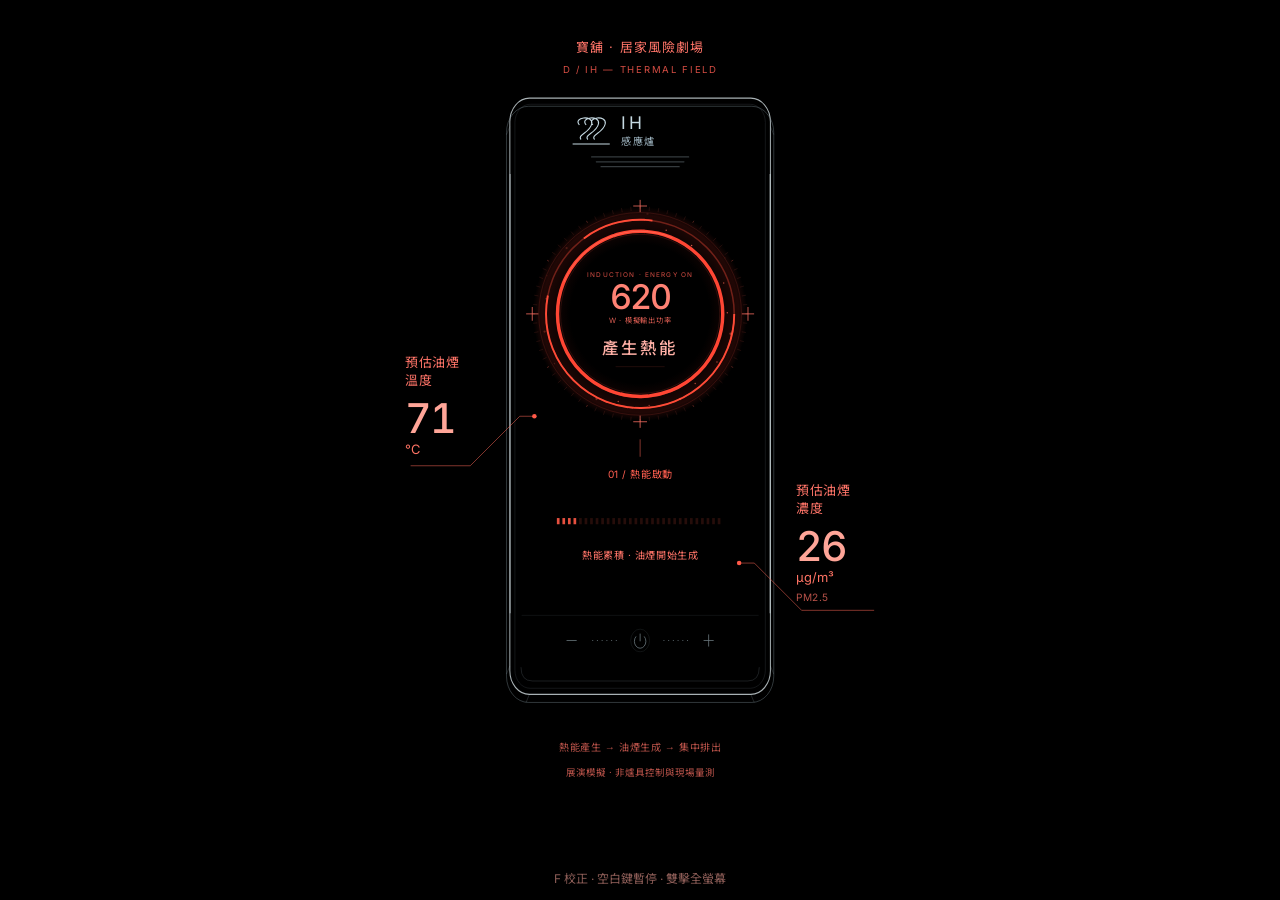
==== commit f2b19c34: "Refine IH projection with portrait cooktop and external metric callouts" ====
--- a/ih.html
+++ b/ih.html
@@ -2,21 +2,26 @@
 <html lang="zh-Hant"><head><meta charset="utf-8"><meta name="viewport" content="width=device-width,initial-scale=1"><title>D 區 · IH 熱能投影</title><link rel="stylesheet" href="fonts/fonts.css"><link rel="stylesheet" href="ih.css"></head>
 <body>
 <main id="projection" aria-label="IH 爐面熱能與油煙展演投影">
-<svg id="surface" viewBox="0 0 1600 900" role="img" aria-labelledby="title desc"><title id="title">IH 熱能投影</title><desc id="desc">紅色發熱環與熱能、預估油煙溫度及 PM2.5 濃度，所有數據皆為展演模擬。</desc>
+<svg id="surface" viewBox="0 0 900 1600" role="img" aria-labelledby="title desc"><title id="title">IH 熱能投影</title><desc id="desc">紅色發熱環與熱能、預估油煙溫度及 PM2.5 濃度，所有數據皆為展演模擬。</desc>
 <defs><radialGradient id="heat"><stop offset="65%" stop-color="#ff392a" stop-opacity="0"/><stop offset="92%" stop-color="#ff392a" stop-opacity=".13"/><stop offset="100%" stop-color="#ff392a" stop-opacity="0"/></radialGradient></defs>
-<g id="calibration" hidden fill="none" stroke="#ff6258" stroke-width="2"><rect x="20" y="20" width="1560" height="860"/><path d="M800 20V880M20 450H1580" stroke-dasharray="10 15"/></g>
-<g id="hob-frame" aria-label="IH 玻璃爐面外框">
-<path d="M84 48H1516L1540 72V838L1516 862H84L60 838V72Z" transform="translate(0 6)" class="hob-depth"/>
-<path d="M60 838L84 862H1516L1540 838V844L1516 868H84L60 844Z" class="hob-bevel"/>
-<path d="M84 48H1516L1540 72V838L1516 862H84L60 838V72Z" class="hob-outline"/>
-<path d="M91 60H1509L1528 79V831L1509 850H91L72 831V79Z" class="hob-inset"/>
-<path d="M84 48H1516L1540 72M60 72V838" class="hob-highlight"/>
-<path d="M102 67H487M1521 107V293" class="hob-reflection"/>
-<path d="M87 862H1514" class="hob-bottom"/>
-<rect x="744" y="858" width="112" height="3" rx="1.5" fill="#ff6253" opacity=".65"/>
+<g id="calibration" hidden fill="none" stroke="#ff6258" stroke-width="2"><rect x="20" y="20" width="860" height="1560"/><path d="M450 20V1580M20 800H880" stroke-dasharray="10 15"/></g>
+<g id="hob-frame" transform="translate(180 140) scale(.6 .72)" aria-label="俯視透明 IH 爐體，圓角玻璃面板與線框底座">
+<rect x="54" y="68" width="792" height="1472" rx="65" class="chassis"/>
+<rect x="64" y="48" width="772" height="1472" rx="58" class="glass-edge"/>
+<rect x="79" y="63" width="742" height="1442" rx="45" class="glass-inner"/>
+<path d="M64 118L54 138M836 118L846 138M64 1450L54 1470M836 1450L846 1470M122 1520L112 1540M778 1520L788 1540" class="edge-joins"/>
+<path d="M65 235V1320M835 235V1320" class="edge-glint"/>
+<path d="M97 1453Q97 1487 131 1487H769Q803 1487 803 1453" class="front-lip"/>
+<g class="vent" stroke-linecap="round"><path d="M306 193H594M320 205H580M334 217H566"/></g>
+<path d="M99 1325H801" class="control-divider"/>
+<g class="touch-controls" transform="translate(450 1387)">
+<circle r="28"/><path d="M0 -17V2M-12 -10A17 17 0 1 0 12 -10"/>
+<path d="M-218 0H-188M188 0H218M203 -15V15"/>
+<path d="M-142 0H-69M69 0H142" stroke-dasharray="3 11"/>
 </g>
-<g class="mast"><text x="110" y="104" class="brand">寶舖 · 居家風險劇場</text><text x="1490" y="104" class="eyebrow" text-anchor="end">D / IH — THERMAL FIELD</text><path d="M110 130H1490" class="hairline"/></g>
-<g id="reactor" transform="translate(490 458)">
+</g>
+<g class="mast"><text x="450" y="93" class="brand center">寶舖 · 居家風險劇場</text><text x="450" y="129" class="eyebrow center">D / IH — THERMAL FIELD</text></g>
+<g id="reactor" transform="translate(450 558) scale(.68)">
 <circle r="280" fill="url(#heat)"/>
 <circle cy="3" r="216" class="ring-depth"/>
 <path d="M-216 0A216 216 0 0 0 216 0" transform="translate(0 3)" class="ring-bevel"/>
@@ -31,17 +36,23 @@
 <text id="action" y="105" class="action center">產生熱能</text>
 <path d="M-64 138H64" class="hairline"/>
 </g>
-<path d="M776 362H838L878 322H940" class="leader"/><circle cx="776" cy="362" r="5" fill="#ff5948"/>
-<g transform="translate(962 245)">
-<text id="phase" class="phase">02 / 烹飪升溫</text>
-<text y="64" class="metric-label">預估油煙溫度</text><text id="temperature" y="155" class="number">165</text><text x="275" y="151" class="metric-unit">°C</text>
-<path d="M0 184H440" class="hairline"/>
-<text y="237" class="metric-label">預估油煙濃度</text><text id="concentration" y="331" class="number">120</text><text x="275" y="326" class="metric-unit">µg/m³</text>
-<text y="372" class="caption">以 PM2.5 模擬呈現</text>
-<g id="bars" transform="translate(0 412)"></g>
-<text id="status" y="467" class="status">油煙生成 · 持續觀察</text>
+<g id="ih-icon" transform="translate(374 228)" aria-label="IH 感應爐標示">
+<g fill="none" stroke="#c5d9e2" stroke-width="2"><path d="M-32 -6C-44 -20 -7 -24 -10 -8S-37 12 -29 20M-20 -6C-32 -20 5 -24 2 -8S-25 12 -17 20M-8 -6C-20 -20 17 -24 14 -8S-13 12 -5 20"/><path d="M-44 28H22"/></g>
+<text x="42" y="2" class="ih-mark">IH</text><text x="42" y="29" class="ih-label">感應爐</text>
 </g>
-<g class="bottom"><path d="M110 792H1490" class="hairline"/><text x="110" y="835" class="caption">熱能產生 → 油煙生成 → 集中排出</text><text x="1490" y="835" class="disclaimer" text-anchor="end">展演模擬 · 非爐具控制與現場量測</text></g>
+<path d="M450 781V812" class="leader"/><text id="phase" x="450" y="850" class="phase center">02 / 烹飪升溫</text>
+<g class="outside-metric" transform="translate(32 653)">
+<text class="metric-label">預估油煙</text><text y="32" class="metric-label">溫度</text><text id="temperature" y="117" class="number">165</text><text y="154" class="metric-unit">°C</text>
+</g>
+<path d="M42 828H148L236 740H262" class="leader"/><circle cx="262" cy="740" r="4" fill="#ff5948"/>
+<g class="outside-metric" transform="translate(727 880)">
+<text class="metric-label">預估油煙</text><text y="32" class="metric-label">濃度</text><text id="concentration" y="117" class="number">120</text><text y="154" class="metric-unit">µg/m³</text><text y="188" class="caption">PM2.5</text>
+</g>
+<path d="M866 1085H737L653 1001H626" class="leader"/><circle cx="626" cy="1001" r="4" fill="#ff5948"/>
+<g id="bars" transform="translate(302 921) scale(.68 1)"></g>
+<text id="status" x="450" y="993" class="status center">油煙生成 · 持續觀察</text>
+<text x="450" y="1335" class="caption center">熱能產生 → 油煙生成 → 集中排出</text>
+<text x="450" y="1380" class="disclaimer center">展演模擬 · 非爐具控制與現場量測</text>
 </svg></main>
 <div id="hint">F 校正 · 空白鍵暫停 · 雙擊全螢幕</div>
 <aside id="controls" hidden aria-label="投影校正"><header><h1>IH 投影校正</h1><button id="close" aria-label="關閉校正">×</button></header><p>調整紅環對準爐面，黑色區域不投影內容。</p>
--- a/fonts/fonts.css
+++ b/fonts/fonts.css
@@ -4,6 +4,7 @@
    授權：皆 SIL OFL 1.1，見 LICENSE-chiron-hei-hk / LICENSE-inter。 */
 @font-face{font-family:"Chiron Hei HK";font-style:normal;font-display:swap;font-weight:400;src:url(files/chiron-hei-hk-35-400-normal.woff2) format("woff2");unicode-range:U+919B;}
 @font-face{font-family:"Chiron Hei HK";font-style:normal;font-display:swap;font-weight:400;src:url(files/chiron-hei-hk-73-400-normal.woff2) format("woff2");unicode-range:U+5E40;}
+@font-face{font-family:"Chiron Hei HK";font-style:normal;font-display:swap;font-weight:400;src:url(files/chiron-hei-hk-102-400-normal.woff2) format("woff2");unicode-range:U+4FEF;}
 @font-face{font-family:"Chiron Hei HK";font-style:normal;font-display:swap;font-weight:400;src:url(files/chiron-hei-hk-104-400-normal.woff2) format("woff2");unicode-range:U+929C,U+98EA;}
 @font-face{font-family:"Chiron Hei HK";font-style:normal;font-display:swap;font-weight:400;src:url(files/chiron-hei-hk-107-400-normal.woff2) format("woff2");unicode-range:U+5782,U+6688,U+6AAF,U+70F9,U+714E,U+7CCA,U+FF0B;}
 @font-face{font-family:"Chiron Hei HK";font-style:normal;font-display:swap;font-weight:400;src:url(files/chiron-hei-hk-108-400-normal.woff2) format("woff2");unicode-range:U+5075,U+53C9,U+56CA,U+6062,U+61F8,U+69FD,U+6A58,U+6C27,U+6F62,U+6FFE,U+7E2B,U+8EF8,U+8FA8,U+98C6;}
@@ -14,13 +15,14 @@
 @font-face{font-family:"Chiron Hei HK";font-style:normal;font-display:swap;font-weight:400;src:url(files/chiron-hei-hk-113-400-normal.woff2) format("woff2");unicode-range:U+4ECD,U+53EB,U+53F3,U+56FA,U+5713,U+57DF,U+5B88,U+5BDF,U+5C01,U+5C3A,U+5C3E,U+5C4F,U+5EDA,U+5EF6,U+6025,U+62BD,U+6377,U+6389,U+63F4,U+6557,U+6563,U+6696,U+66F2,U+675F,U+6DE8,U+6F54,U+71C8,U+7532,U+7686,U+76E3,U+79D2,U+79FB,U+7A97,U+7AEF,U+7D2F,U+81A0,U+821E,U+8AA4,U+8B66,U+8F2A,U+907F,U+964D,U+968E,U+9694,U+969C,U+975C,U+9760,U+FF0F,U+FF5C;}
 @font-face{font-family:"Chiron Hei HK";font-style:normal;font-display:swap;font-weight:400;src:url(files/chiron-hei-hk-114-400-normal.woff2) format("woff2");unicode-range:U+30FB,U+4E7E,U+4EA6,U+65BD,U+6E1B,U+7DA0,U+8173,U+8907,U+8DD1,U+93E1,U+984F;}
 @font-face{font-family:"Chiron Hei HK";font-style:normal;font-display:swap;font-weight:400;src:url(files/chiron-hei-hk-115-400-normal.woff2) format("woff2");unicode-range:U+4EAE,U+4F11,U+5019,U+505C,U+5207,U+5287,U+52E2,U+5438,U+555F,U+570D,U+5747,U+58D3,U+5957,U+5BB3,U+5C64,U+5DE6,U+5E55,U+5F85,U+5F8B,U+5FA9,U+63A7,U+64AD,U+65B7,U+65CF,U+666E,U+6821,U+6839,U+6A94,U+6CB9,U+6E2C,U+7387,U+7565,U+7570,U+7BC4,U+7E7C,U+80CC,U+820A,U+826F,U+85CD,U+88DC,U+8A2A,U+8A8C,U+8CA0,U+8DF3,U+8F38,U+9589,U+96AA,U+96DC,U+9867,U+9BAE,U+FF1B;}
-@font-face{font-family:"Chiron Hei HK";font-style:normal;font-display:swap;font-weight:400;src:url(files/chiron-hei-hk-116-400-normal.woff2) format("woff2");unicode-range:U+4F4F,U+503C,U+516D,U+5236,U+5347,U+534A,U+53E6,U+53F2,U+5403,U+5411,U+547D,U+5740,U+5883,U+5931,U+59CB,U+5B58,U+5BA4,U+5BEB,U+5BF6,U+5C45,U+5DEE,U+5E03,U+5E95,U+5F62,U+5F80,U+5FAE,U+614B,U+623F,U+628A,U+6295,U+6309,U+63DB,U+64C7,U+64CA,U+64DA,U+652F,U+6548,U+666F,U+677F,U+6848,U+6A21,U+6AA2,U+6B65,U+6B77,U+6BB5,U+6DF1,U+6E90,U+6E96,U+6EAB,U+6F14,U+700F,U+706B,U+72C0,U+74B0,U+756B,U+78BA,U+7A4D,U+7B97,U+7C89,U+7D30,U+7E8C,U+7F6E,U+7FA4,U+843D,U+85CF,U+88E1,U+89D2,U+8A62,U+8A66,U+8A72,U+8ABF,U+8B58,U+8B70,U+8D70,U+8DB3,U+8DDF,U+8F15,U+900F,U+908A,U+932F,U+9375,U+9632,U+9644,U+96A8,U+96D9,U+96E2,U+9752,U+9805,U+9810,U+986F,U+9910,U+9ED1;}
+@font-face{font-family:"Chiron Hei HK";font-style:normal;font-display:swap;font-weight:400;src:url(files/chiron-hei-hk-116-400-normal.woff2) format("woff2");unicode-range:U+4F4F,U+503C,U+516D,U+5236,U+5347,U+534A,U+53E6,U+53F2,U+5403,U+5411,U+547D,U+5740,U+5883,U+5931,U+59CB,U+5B58,U+5BA4,U+5BEB,U+5BF6,U+5C45,U+5DEE,U+5E03,U+5E95,U+5EA7,U+5F62,U+5F80,U+5FAE,U+614B,U+623F,U+628A,U+6295,U+6309,U+63DB,U+64C7,U+64CA,U+64DA,U+652F,U+6548,U+666F,U+677F,U+6848,U+6A21,U+6AA2,U+6B65,U+6B77,U+6BB5,U+6DF1,U+6E90,U+6E96,U+6EAB,U+6F14,U+700F,U+706B,U+72C0,U+74B0,U+756B,U+78BA,U+7A4D,U+7B97,U+7C89,U+7D30,U+7E8C,U+7F6E,U+7FA4,U+843D,U+85CF,U+88E1,U+89D2,U+8A62,U+8A66,U+8A72,U+8ABF,U+8B58,U+8B70,U+8D70,U+8DB3,U+8DDF,U+8F15,U+900F,U+908A,U+932F,U+9375,U+9632,U+9644,U+96A8,U+96D9,U+96E2,U+9752,U+9805,U+9810,U+986F,U+9910,U+9ED1;}
 @font-face{font-family:"Chiron Hei HK";font-style:normal;font-display:swap;font-weight:400;src:url(files/chiron-hei-hk-117-400-normal.woff2) format("woff2");unicode-range:U+3000,U+4E26,U+4EA4,U+4ECB,U+4EFB,U+4F55,U+4F9D,U+505A,U+5065,U+5099,U+50CF,U+5148,U+5169,U+5171,U+5177,U+5217,U+5225,U+529F,U+5305,U+5341,U+5373,U+53C3,U+53D6-53D7,U+53E3,U+53EA,U+5404,U+5668,U+56DB,U+578B,U+57FA,U+5C11,U+5C1A,U+5C55,U+5DF1,U+5E36,U+5EB7,U+5EFA,U+5F37,U+5F9E,U+5FC5,U+606F,U+62CD,U+6301,U+6307,U+6392,U+63A5,U+6539,U+653E,U+6574,U+65C5,U+672A,U+6A19,U+6BCF,U+6BD4,U+6D41,U+6E05,U+7136,U+7167,U+7531,U+7559,U+767D,U+76F4,U+793A,U+7A2E,U+7A31,U+7A7A,U+7BA1,U+7BC0,U+7D05,U+7D1A,U+7D66,U+7D71,U+82B1,U+82F1,U+8457,U+8655,U+88AB,U+88DD,U+88FD,U+898F,U+89BD,U+89C0,U+89E3,U+8A8D,U+8B77,U+8B8A,U+8B93,U+8CEA,U+8F09,U+9001,U+901F,U+9054,U+90A3,U+914D,U+91CF,U+9304,U+9664,U+969B,U+96B1,U+96C6,U+9700,U+975E,U+97F3,U+98A8;}
 @font-face{font-family:"Chiron Hei HK";font-style:normal;font-display:swap;font-weight:400;src:url(files/chiron-hei-hk-118-400-normal.woff2) format("woff2");unicode-range:U+300C-300D,U+4E09,U+4E3B,U+4E4B,U+4E5F,U+4E8B-4E8C,U+4EE3-4EE4,U+4EF6,U+4F4D,U+4F7F,U+4F86,U+4FDD,U+50B3,U+5149,U+5167,U+518D,U+524D,U+529B,U+52D9,U+5316,U+5340,U+539F,U+53CA,U+5408,U+540C-540D,U+544A,U+54C1,U+55AE,U+56DE,U+5831,U+5834,U+5916,U+597D,U+5B57,U+5B89,U+5B8C,U+5B9A,U+5BA2,U+5BB9,U+5BE6,U+5C07,U+5C0D,U+5C31,U+5DE5,U+5DF2,U+5E38,U+5E73,U+5EA6,U+5F0F,U+5F71,U+5F8C,U+5F97,U+5FEB,U+6027,U+60C5,U+610F,U+611F,U+61C9,U+6210,U+6216,U+6240,U+624B,U+63D0,U+6536,U+6578,U+6599,U+65B9,U+660E,U+66F4,U+670D,U+679C,U+683C,U+689D,U+6A5F,U+6B21,U+6B64,U+6C23,U+6C34,U+6CD5,U+6D3B,U+7121,U+71B1,U+7247,U+7269,U+73FE,U+7406,U+7522,U+7576,U+76EE,U+76F8,U+770B,U+77E5,U+7A0B,U+7ACB,U+7B2C,U+7B49,U+7D50,U+7D93,U+7DDA,U+8005,U+80FD,U+81EA,U+8207,U+8272,U+865F,U+8868,U+8981,U+898B,U+8996,U+8A0A,U+8A18,U+8A2D,U+8ACB,U+8CC7,U+8D77,U+8D85,U+8DEF,U+8F49,U+9019-901A,U+9023,U+9032,U+904B,U+904E,U+9053,U+9078,U+9084,U+90E8,U+90FD,U+91CD,U+9577,U+9593,U+9762,U+982D,U+984C,U+9AD4,U+9AD8,U+9EDE,U+FF08-FF09;}
 @font-face{font-family:"Chiron Hei HK";font-style:normal;font-display:swap;font-weight:400;src:url(files/chiron-hei-hk-119-400-normal.woff2) format("woff2");unicode-range:U+3001-3002,U+4E00,U+4E0A-4E0B,U+4E0D,U+4E2D,U+4EE5,U+4F5C,U+500B,U+5165,U+5168,U+51FA,U+5206,U+5230,U+52D5,U+53EF-53F0,U+5728,U+5730,U+5927,U+5B50,U+5BB6,U+5FC3,U+6587,U+65B0,U+65E5,U+6642,U+6700,U+6703,U+6709,U+672C,U+6B63,U+70BA,U+751F,U+7528,U+767C,U+7684,U+7DB2,U+884C,U+958B,U+95DC,U+96FB,U+9801,U+FF0C,U+FF1A;}
-@font-face{font-family:"Chiron Hei HK";font-style:normal;font-display:swap;font-weight:400;src:url(files/chiron-hei-hk-chinese-traditional-400-normal.woff2) format("woff2");unicode-range:U+3000-3002,U+300C-300D,U+4E00,U+4E09-4E0B,U+4E0D,U+4E26,U+4E2D,U+4E3B,U+4E4B,U+4E5F,U+4E7E,U+4E8B-4E8C,U+4EA4,U+4EA6,U+4EAE,U+4ECB,U+4ECD,U+4EE3-4EE5,U+4EF6,U+4EFB,U+4F11,U+4F30,U+4F38,U+4F4D,U+4F4F,U+4F55,U+4F5C,U+4F7F,U+4F86,U+4F9D,U+4FDD,U+500B,U+5019,U+503C,U+504F,U+505A,U+505C,U+5065,U+5074-5075,U+5099,U+50B3,U+50CF,U+5132,U+5148-5149,U+5165,U+5167-5169,U+516D,U+5171,U+5177,U+518D,U+51FA,U+5206-5207,U+5217,U+5225,U+5230,U+5236,U+524D,U+526F,U+5287,U+529B,U+529F,U+52D5,U+52D9,U+52E2,U+5305,U+5316,U+5340-5341,U+5347,U+534A,U+5371,U+5373,U+539F,U+53C3,U+53C9-53CA,U+53D6-53D7,U+53E3,U+53E6,U+53EA-53EB,U+53EF-53F0,U+53F2-53F3,U+5403-5404,U+5408,U+540C-540D,U+5411,U+5438,U+5448,U+544A,U+547C-547D,U+54C1,U+552F,U+555F,U+55AE,U+5668,U+56CA,U+56DB,U+56DE,U+56FA,U+570D,U+5713,U+5728,U+5730,U+5740,U+5747,U+5782,U+578B,U+57DF,U+57FA,U+5831,U+5834,U+5875,U+5883,U+58D3,U+5916,U+5927,U+592E,U+5931,U+5957,U+597D,U+59CB,U+5B50,U+5B57-5B58,U+5B88-5B89,U+5B8C,U+5B9A,U+5BA2,U+5BA4,U+5BB3,U+5BB6,U+5BB9,U+5BDF,U+5BE6,U+5BEB-5BEC,U+5BF6,U+5BF8,U+5C01,U+5C07,U+5C0D,U+5C11,U+5C1A,U+5C31,U+5C3A,U+5C3E,U+5C45,U+5C4F,U+5C55,U+5C64,U+5CF0,U+5DE5-5DE6,U+5DEE,U+5DF1-5DF2,U+5E03,U+5E36,U+5E38,U+5E40,U+5E45,U+5E55,U+5E73,U+5E95,U+5EA6,U+5EB7,U+5EDA,U+5EF6,U+5EFA,U+5F0F,U+5F37,U+5F62,U+5F71,U+5F80,U+5F85,U+5F8B-5F8C,U+5F91,U+5F97,U+5F9E,U+5FA9-5FAA,U+5FAE,U+5FC3,U+5FC5,U+5FEB,U+5FFD,U+6025,U+6027,U+6062,U+606F,U+60C5,U+610F,U+611F,U+614B,U+61C9,U+61F8,U+6210,U+6216,U+623F-6240,U+624B,U+628A,U+6295,U+62BD,U+62CD,U+62D6,U+6301,U+6307,U+6309,U+6377,U+6389,U+6392,U+63A5,U+63A7,U+63CF-63D0,U+63D2,U+63DB,U+63EE,U+63F4,U+64AD,U+64C7,U+64CA-64CB,U+64DA,U+64EC,U+64F4,U+652F,U+6536,U+6539,U+653E,U+6548,U+654F,U+6557,U+6563,U+6574,U+6578,U+6587,U+6599,U+65B0,U+65B7,U+65B9,U+65BD,U+65C5,U+65CB,U+65CF,U+65E5,U+660E,U+6642,U+666E-666F,U+6688,U+6696-6697,U+66AB,U+66F2,U+66F4,U+6700,U+6703,U+6709,U+670D,U+671D,U+672A-672C,U+675F,U+677F,U+679C,U+67D3,U+6821,U+6839,U+683C,U+6846,U+6848,U+689D,U+68AF,U+69FD,U+6A19,U+6A21,U+6A58,U+6A5F,U+6A94,U+6AA2,U+6AAF,U+6AC3,U+6B04,U+6B21,U+6B63-6B65,U+6B77,U+6B98,U+6BB5,U+6BCF,U+6BD4,U+6C23,U+6C27,U+6C34,U+6C61,U+6CB9,U+6CD5,U+6D3B,U+6D41,U+6D6E,U+6DE1,U+6DE8,U+6DF1,U+6DFA,U+6E05,U+6E1B,U+6E2C,U+6E90,U+6E96,U+6EAB,U+6F14,U+6F38,U+6F54,U+6F62,U+6FC3,U+6FFE,U+700F,U+706B,U+7070,U+7092,U+70BA,U+70F9,U+7121,U+7136,U+714E,U+7159,U+7167,U+71B1,U+71C8,U+7210,U+7247,U+7269,U+72C0,U+7387,U+73BB,U+73FE,U+7406,U+7483,U+74B0,U+751F,U+7522,U+7528,U+7531-7532,U+7559,U+7565,U+756B,U+7570,U+7576,U+758A,U+767C-767D,U+7684,U+7686,U+76E3,U+76EE,U+76F4,U+76F8,U+7709,U+770B,U+77E5,U+78B3,U+78BA,U+793A,U+7956,U+79D2,U+79FB,U+7A0B,U+7A2E,U+7A31,U+7A4D,U+7A69,U+7A7A,U+7A97,U+7ACB,U+7AEF,U+7B2C,U+7B49,U+7B97,U+7BA1,U+7BC0,U+7BC4,U+7C89,U+7C92,U+7CCA,U+7D05,U+7D1A,U+7D2B,U+7D2F-7D30,U+7D50,U+7D66,U+7D71,U+7D93,U+7DA0,U+7DB2,U+7DD2,U+7DDA,U+7DE3,U+7DE9,U+7E2B,U+7E2E,U+7E6A,U+7E7C,U+7E8C,U+7F6E,U+7FA4,U+8005,U+80CC,U+80FD,U+8173,U+81A0,U+81EA,U+8207,U+820A,U+8216,U+821E,U+826F,U+8272,U+82B1,U+82F1,U+843D,U+8457,U+85CD,U+85CF,U+8655,U+865F,U+87A2,U+884C,U+8868,U+88AB,U+88C1,U+88DC-88DD,U+88E1,U+88FD,U+8907,U+8981,U+898B,U+898F,U+8996,U+89BD,U+89C0,U+89D2,U+89E3,U+89F8,U+8A0A,U+8A18,U+8A2A,U+8A2D,U+8A62,U+8A66,U+8A72,U+8A8C-8A8D,U+8AA4,U+8ABF,U+8ACB,U+8B58,U+8B66,U+8B70,U+8B77,U+8B8A,U+8B93,U+8CA0,U+8CC7,U+8CEA,U+8D70,U+8D77,U+8D85,U+8DA8,U+8DB3,U+8DD1,U+8DDD,U+8DDF,U+8DE1,U+8DEF,U+8DF3,U+8EF8,U+8F09,U+8F15,U+8F2A,U+8F38,U+8F49,U+8FA8,U+9001,U+900F-9010,U+9019-901A,U+901F,U+9023,U+9032,U+9038,U+904B,U+904E,U+9053-9054,U+9075,U+9078,U+907F,U+9084,U+908A,U+90A3,U+90E8,U+90FD,U+914D,U+919B,U+91CD,U+91CF,U+929C,U+9304,U+932F,U+9375,U+93C8,U+93E1,U+9577,U+9589,U+958B,U+9593,U+95DC,U+9632,U+963B,U+9644,U+964D,U+9663-9664,U+968E,U+9694,U+969B-969C,U+96A8,U+96AA,U+96B1,U+96C6,U+96D9,U+96DC,U+96E2,U+96FB,U+9700,U+9727,U+9752,U+975C,U+975E,U+9760,U+9762,U+97F3,U+9801,U+9805,U+9810,U+982D,U+984C,U+984F,U+9867,U+986F,U+98A8,U+98C6,U+98EA,U+9910,U+9AD4,U+9AD8,U+9BAE,U+9ED1,U+9EDE;}
+@font-face{font-family:"Chiron Hei HK";font-style:normal;font-display:swap;font-weight:400;src:url(files/chiron-hei-hk-chinese-traditional-400-normal.woff2) format("woff2");unicode-range:U+3000-3002,U+300C-300D,U+4E00,U+4E09-4E0B,U+4E0D,U+4E26,U+4E2D,U+4E3B,U+4E4B,U+4E5F,U+4E7E,U+4E8B-4E8C,U+4EA4,U+4EA6,U+4EAE,U+4ECB,U+4ECD,U+4EE3-4EE5,U+4EF6,U+4EFB,U+4F11,U+4F30,U+4F38,U+4F4D,U+4F4F,U+4F55,U+4F5C,U+4F7F,U+4F86,U+4F9D,U+4FDD,U+4FEF,U+500B,U+5019,U+503C,U+504F,U+505A,U+505C,U+5065,U+5074-5075,U+5099,U+50B3,U+50CF,U+5132,U+5148-5149,U+5165,U+5167-5169,U+516D,U+5171,U+5177,U+518D,U+51FA,U+5206-5207,U+5217,U+5225,U+5230,U+5236,U+524D,U+526F,U+5287,U+529B,U+529F,U+52D5,U+52D9,U+52E2,U+5305,U+5316,U+5340-5341,U+5347,U+534A,U+5371,U+5373,U+539F,U+53C3,U+53C9-53CA,U+53D6-53D7,U+53E3,U+53E6,U+53EA-53EB,U+53EF-53F0,U+53F2-53F3,U+5403-5404,U+5408,U+540C-540D,U+5411,U+5438,U+5448,U+544A,U+547C-547D,U+54C1,U+552F,U+555F,U+55AE,U+5668,U+56CA,U+56DB,U+56DE,U+56FA,U+570D,U+5713,U+5728,U+5730,U+5740,U+5747,U+5782,U+578B,U+57DF,U+57FA,U+5831,U+5834,U+5875,U+5883,U+58D3,U+5916,U+5927,U+592E,U+5931,U+5957,U+597D,U+59CB,U+5B50,U+5B57-5B58,U+5B88-5B89,U+5B8C,U+5B9A,U+5BA2,U+5BA4,U+5BB3,U+5BB6,U+5BB9,U+5BDF,U+5BE6,U+5BEB-5BEC,U+5BF6,U+5BF8,U+5C01,U+5C07,U+5C0D,U+5C11,U+5C1A,U+5C31,U+5C3A,U+5C3E,U+5C45,U+5C4F,U+5C55,U+5C64,U+5CF0,U+5DE5-5DE6,U+5DEE,U+5DF1-5DF2,U+5E03,U+5E36,U+5E38,U+5E40,U+5E45,U+5E55,U+5E73,U+5E95,U+5EA6-5EA7,U+5EB7,U+5EDA,U+5EF6,U+5EFA,U+5F0F,U+5F37,U+5F62,U+5F71,U+5F80,U+5F85,U+5F8B-5F8C,U+5F91,U+5F97,U+5F9E,U+5FA9-5FAA,U+5FAE,U+5FC3,U+5FC5,U+5FEB,U+5FFD,U+6025,U+6027,U+6062,U+606F,U+60C5,U+610F,U+611F,U+614B,U+61C9,U+61F8,U+6210,U+6216,U+623F-6240,U+624B,U+628A,U+6295,U+62BD,U+62CD,U+62D6,U+6301,U+6307,U+6309,U+6377,U+6389,U+6392,U+63A5,U+63A7,U+63CF-63D0,U+63D2,U+63DB,U+63EE,U+63F4,U+64AD,U+64C7,U+64CA-64CB,U+64DA,U+64EC,U+64F4,U+652F,U+6536,U+6539,U+653E,U+6548,U+654F,U+6557,U+6563,U+6574,U+6578,U+6587,U+6599,U+65B0,U+65B7,U+65B9,U+65BD,U+65C5,U+65CB,U+65CF,U+65E5,U+660E,U+6642,U+666E-666F,U+6688,U+6696-6697,U+66AB,U+66F2,U+66F4,U+6700,U+6703,U+6709,U+670D,U+671D,U+672A-672C,U+675F,U+677F,U+679C,U+67D3,U+6821,U+6839,U+683C,U+6846,U+6848,U+689D,U+68AF,U+69FD,U+6A19,U+6A21,U+6A58,U+6A5F,U+6A94,U+6AA2,U+6AAF,U+6AC3,U+6B04,U+6B21,U+6B63-6B65,U+6B77,U+6B98,U+6BB5,U+6BCF,U+6BD4,U+6C23,U+6C27,U+6C34,U+6C61,U+6CB9,U+6CD5,U+6D3B,U+6D41,U+6D6E,U+6DE1,U+6DE8,U+6DF1,U+6DFA,U+6E05,U+6E1B,U+6E2C,U+6E90,U+6E96,U+6EAB,U+6F14,U+6F38,U+6F54,U+6F62,U+6FC3,U+6FFE,U+700F,U+706B,U+7070,U+7092,U+70BA,U+70F9,U+7121,U+7136,U+714E,U+7159,U+7167,U+71B1,U+71C8,U+7210,U+7247,U+7269,U+72C0,U+7387,U+73BB,U+73FE,U+7406,U+7483,U+74B0,U+751F,U+7522,U+7528,U+7531-7532,U+7559,U+7565,U+756B,U+7570,U+7576,U+758A,U+767C-767D,U+7684,U+7686,U+76E3,U+76EE,U+76F4,U+76F8,U+7709,U+770B,U+77E5,U+78B3,U+78BA,U+793A,U+7956,U+79D2,U+79FB,U+7A0B,U+7A2E,U+7A31,U+7A4D,U+7A69,U+7A7A,U+7A97,U+7ACB,U+7AEF,U+7B2C,U+7B49,U+7B97,U+7BA1,U+7BC0,U+7BC4,U+7C89,U+7C92,U+7CCA,U+7D05,U+7D1A,U+7D2B,U+7D2F-7D30,U+7D50,U+7D66,U+7D71,U+7D93,U+7DA0,U+7DB2,U+7DD2,U+7DDA,U+7DE3,U+7DE9,U+7E2B,U+7E2E,U+7E6A,U+7E7C,U+7E8C,U+7F6E,U+7FA4,U+8005,U+80CC,U+80FD,U+8173,U+81A0,U+81EA,U+8207,U+820A,U+8216,U+821E,U+826F,U+8272,U+82B1,U+82F1,U+843D,U+8457,U+85CD,U+85CF,U+8655,U+865F,U+87A2,U+884C,U+8868,U+88AB,U+88C1,U+88DC-88DD,U+88E1,U+88FD,U+8907,U+8981,U+898B,U+898F,U+8996,U+89BD,U+89C0,U+89D2,U+89E3,U+89F8,U+8A0A,U+8A18,U+8A2A,U+8A2D,U+8A62,U+8A66,U+8A72,U+8A8C-8A8D,U+8AA4,U+8ABF,U+8ACB,U+8B58,U+8B66,U+8B70,U+8B77,U+8B8A,U+8B93,U+8CA0,U+8CC7,U+8CEA,U+8D70,U+8D77,U+8D85,U+8DA8,U+8DB3,U+8DD1,U+8DDD,U+8DDF,U+8DE1,U+8DEF,U+8DF3,U+8EF8,U+8F09,U+8F15,U+8F2A,U+8F38,U+8F49,U+8FA8,U+9001,U+900F-9010,U+9019-901A,U+901F,U+9023,U+9032,U+9038,U+904B,U+904E,U+9053-9054,U+9075,U+9078,U+907F,U+9084,U+908A,U+90A3,U+90E8,U+90FD,U+914D,U+919B,U+91CD,U+91CF,U+929C,U+9304,U+932F,U+9375,U+93C8,U+93E1,U+9577,U+9589,U+958B,U+9593,U+95DC,U+9632,U+963B,U+9644,U+964D,U+9663-9664,U+968E,U+9694,U+969B-969C,U+96A8,U+96AA,U+96B1,U+96C6,U+96D9,U+96DC,U+96E2,U+96FB,U+9700,U+9727,U+9752,U+975C,U+975E,U+9760,U+9762,U+97F3,U+9801,U+9805,U+9810,U+982D,U+984C,U+984F,U+9867,U+986F,U+98A8,U+98C6,U+98EA,U+9910,U+9AD4,U+9AD8,U+9BAE,U+9ED1,U+9EDE;}
 @font-face{font-family:"Chiron Hei HK";font-style:normal;font-display:swap;font-weight:500;src:url(files/chiron-hei-hk-35-500-normal.woff2) format("woff2");unicode-range:U+919B;}
 @font-face{font-family:"Chiron Hei HK";font-style:normal;font-display:swap;font-weight:500;src:url(files/chiron-hei-hk-73-500-normal.woff2) format("woff2");unicode-range:U+5E40;}
+@font-face{font-family:"Chiron Hei HK";font-style:normal;font-display:swap;font-weight:500;src:url(files/chiron-hei-hk-102-500-normal.woff2) format("woff2");unicode-range:U+4FEF;}
 @font-face{font-family:"Chiron Hei HK";font-style:normal;font-display:swap;font-weight:500;src:url(files/chiron-hei-hk-104-500-normal.woff2) format("woff2");unicode-range:U+929C,U+98EA;}
 @font-face{font-family:"Chiron Hei HK";font-style:normal;font-display:swap;font-weight:500;src:url(files/chiron-hei-hk-107-500-normal.woff2) format("woff2");unicode-range:U+5782,U+6688,U+6AAF,U+70F9,U+714E,U+7CCA,U+FF0B;}
 @font-face{font-family:"Chiron Hei HK";font-style:normal;font-display:swap;font-weight:500;src:url(files/chiron-hei-hk-108-500-normal.woff2) format("woff2");unicode-range:U+5075,U+53C9,U+56CA,U+6062,U+61F8,U+69FD,U+6A58,U+6C27,U+6F62,U+6FFE,U+7E2B,U+8EF8,U+8FA8,U+98C6;}
@@ -31,13 +33,14 @@
 @font-face{font-family:"Chiron Hei HK";font-style:normal;font-display:swap;font-weight:500;src:url(files/chiron-hei-hk-113-500-normal.woff2) format("woff2");unicode-range:U+4ECD,U+53EB,U+53F3,U+56FA,U+5713,U+57DF,U+5B88,U+5BDF,U+5C01,U+5C3A,U+5C3E,U+5C4F,U+5EDA,U+5EF6,U+6025,U+62BD,U+6377,U+6389,U+63F4,U+6557,U+6563,U+6696,U+66F2,U+675F,U+6DE8,U+6F54,U+71C8,U+7532,U+7686,U+76E3,U+79D2,U+79FB,U+7A97,U+7AEF,U+7D2F,U+81A0,U+821E,U+8AA4,U+8B66,U+8F2A,U+907F,U+964D,U+968E,U+9694,U+969C,U+975C,U+9760,U+FF0F,U+FF5C;}
 @font-face{font-family:"Chiron Hei HK";font-style:normal;font-display:swap;font-weight:500;src:url(files/chiron-hei-hk-114-500-normal.woff2) format("woff2");unicode-range:U+30FB,U+4E7E,U+4EA6,U+65BD,U+6E1B,U+7DA0,U+8173,U+8907,U+8DD1,U+93E1,U+984F;}
 @font-face{font-family:"Chiron Hei HK";font-style:normal;font-display:swap;font-weight:500;src:url(files/chiron-hei-hk-115-500-normal.woff2) format("woff2");unicode-range:U+4EAE,U+4F11,U+5019,U+505C,U+5207,U+5287,U+52E2,U+5438,U+555F,U+570D,U+5747,U+58D3,U+5957,U+5BB3,U+5C64,U+5DE6,U+5E55,U+5F85,U+5F8B,U+5FA9,U+63A7,U+64AD,U+65B7,U+65CF,U+666E,U+6821,U+6839,U+6A94,U+6CB9,U+6E2C,U+7387,U+7565,U+7570,U+7BC4,U+7E7C,U+80CC,U+820A,U+826F,U+85CD,U+88DC,U+8A2A,U+8A8C,U+8CA0,U+8DF3,U+8F38,U+9589,U+96AA,U+96DC,U+9867,U+9BAE,U+FF1B;}
-@font-face{font-family:"Chiron Hei HK";font-style:normal;font-display:swap;font-weight:500;src:url(files/chiron-hei-hk-116-500-normal.woff2) format("woff2");unicode-range:U+4F4F,U+503C,U+516D,U+5236,U+5347,U+534A,U+53E6,U+53F2,U+5403,U+5411,U+547D,U+5740,U+5883,U+5931,U+59CB,U+5B58,U+5BA4,U+5BEB,U+5BF6,U+5C45,U+5DEE,U+5E03,U+5E95,U+5F62,U+5F80,U+5FAE,U+614B,U+623F,U+628A,U+6295,U+6309,U+63DB,U+64C7,U+64CA,U+64DA,U+652F,U+6548,U+666F,U+677F,U+6848,U+6A21,U+6AA2,U+6B65,U+6B77,U+6BB5,U+6DF1,U+6E90,U+6E96,U+6EAB,U+6F14,U+700F,U+706B,U+72C0,U+74B0,U+756B,U+78BA,U+7A4D,U+7B97,U+7C89,U+7D30,U+7E8C,U+7F6E,U+7FA4,U+843D,U+85CF,U+88E1,U+89D2,U+8A62,U+8A66,U+8A72,U+8ABF,U+8B58,U+8B70,U+8D70,U+8DB3,U+8DDF,U+8F15,U+900F,U+908A,U+932F,U+9375,U+9632,U+9644,U+96A8,U+96D9,U+96E2,U+9752,U+9805,U+9810,U+986F,U+9910,U+9ED1;}
+@font-face{font-family:"Chiron Hei HK";font-style:normal;font-display:swap;font-weight:500;src:url(files/chiron-hei-hk-116-500-normal.woff2) format("woff2");unicode-range:U+4F4F,U+503C,U+516D,U+5236,U+5347,U+534A,U+53E6,U+53F2,U+5403,U+5411,U+547D,U+5740,U+5883,U+5931,U+59CB,U+5B58,U+5BA4,U+5BEB,U+5BF6,U+5C45,U+5DEE,U+5E03,U+5E95,U+5EA7,U+5F62,U+5F80,U+5FAE,U+614B,U+623F,U+628A,U+6295,U+6309,U+63DB,U+64C7,U+64CA,U+64DA,U+652F,U+6548,U+666F,U+677F,U+6848,U+6A21,U+6AA2,U+6B65,U+6B77,U+6BB5,U+6DF1,U+6E90,U+6E96,U+6EAB,U+6F14,U+700F,U+706B,U+72C0,U+74B0,U+756B,U+78BA,U+7A4D,U+7B97,U+7C89,U+7D30,U+7E8C,U+7F6E,U+7FA4,U+843D,U+85CF,U+88E1,U+89D2,U+8A62,U+8A66,U+8A72,U+8ABF,U+8B58,U+8B70,U+8D70,U+8DB3,U+8DDF,U+8F15,U+900F,U+908A,U+932F,U+9375,U+9632,U+9644,U+96A8,U+96D9,U+96E2,U+9752,U+9805,U+9810,U+986F,U+9910,U+9ED1;}
 @font-face{font-family:"Chiron Hei HK";font-style:normal;font-display:swap;font-weight:500;src:url(files/chiron-hei-hk-117-500-normal.woff2) format("woff2");unicode-range:U+3000,U+4E26,U+4EA4,U+4ECB,U+4EFB,U+4F55,U+4F9D,U+505A,U+5065,U+5099,U+50CF,U+5148,U+5169,U+5171,U+5177,U+5217,U+5225,U+529F,U+5305,U+5341,U+5373,U+53C3,U+53D6-53D7,U+53E3,U+53EA,U+5404,U+5668,U+56DB,U+578B,U+57FA,U+5C11,U+5C1A,U+5C55,U+5DF1,U+5E36,U+5EB7,U+5EFA,U+5F37,U+5F9E,U+5FC5,U+606F,U+62CD,U+6301,U+6307,U+6392,U+63A5,U+6539,U+653E,U+6574,U+65C5,U+672A,U+6A19,U+6BCF,U+6BD4,U+6D41,U+6E05,U+7136,U+7167,U+7531,U+7559,U+767D,U+76F4,U+793A,U+7A2E,U+7A31,U+7A7A,U+7BA1,U+7BC0,U+7D05,U+7D1A,U+7D66,U+7D71,U+82B1,U+82F1,U+8457,U+8655,U+88AB,U+88DD,U+88FD,U+898F,U+89BD,U+89C0,U+89E3,U+8A8D,U+8B77,U+8B8A,U+8B93,U+8CEA,U+8F09,U+9001,U+901F,U+9054,U+90A3,U+914D,U+91CF,U+9304,U+9664,U+969B,U+96B1,U+96C6,U+9700,U+975E,U+97F3,U+98A8;}
 @font-face{font-family:"Chiron Hei HK";font-style:normal;font-display:swap;font-weight:500;src:url(files/chiron-hei-hk-118-500-normal.woff2) format("woff2");unicode-range:U+300C-300D,U+4E09,U+4E3B,U+4E4B,U+4E5F,U+4E8B-4E8C,U+4EE3-4EE4,U+4EF6,U+4F4D,U+4F7F,U+4F86,U+4FDD,U+50B3,U+5149,U+5167,U+518D,U+524D,U+529B,U+52D9,U+5316,U+5340,U+539F,U+53CA,U+5408,U+540C-540D,U+544A,U+54C1,U+55AE,U+56DE,U+5831,U+5834,U+5916,U+597D,U+5B57,U+5B89,U+5B8C,U+5B9A,U+5BA2,U+5BB9,U+5BE6,U+5C07,U+5C0D,U+5C31,U+5DE5,U+5DF2,U+5E38,U+5E73,U+5EA6,U+5F0F,U+5F71,U+5F8C,U+5F97,U+5FEB,U+6027,U+60C5,U+610F,U+611F,U+61C9,U+6210,U+6216,U+6240,U+624B,U+63D0,U+6536,U+6578,U+6599,U+65B9,U+660E,U+66F4,U+670D,U+679C,U+683C,U+689D,U+6A5F,U+6B21,U+6B64,U+6C23,U+6C34,U+6CD5,U+6D3B,U+7121,U+71B1,U+7247,U+7269,U+73FE,U+7406,U+7522,U+7576,U+76EE,U+76F8,U+770B,U+77E5,U+7A0B,U+7ACB,U+7B2C,U+7B49,U+7D50,U+7D93,U+7DDA,U+8005,U+80FD,U+81EA,U+8207,U+8272,U+865F,U+8868,U+8981,U+898B,U+8996,U+8A0A,U+8A18,U+8A2D,U+8ACB,U+8CC7,U+8D77,U+8D85,U+8DEF,U+8F49,U+9019-901A,U+9023,U+9032,U+904B,U+904E,U+9053,U+9078,U+9084,U+90E8,U+90FD,U+91CD,U+9577,U+9593,U+9762,U+982D,U+984C,U+9AD4,U+9AD8,U+9EDE,U+FF08-FF09;}
 @font-face{font-family:"Chiron Hei HK";font-style:normal;font-display:swap;font-weight:500;src:url(files/chiron-hei-hk-119-500-normal.woff2) format("woff2");unicode-range:U+3001-3002,U+4E00,U+4E0A-4E0B,U+4E0D,U+4E2D,U+4EE5,U+4F5C,U+500B,U+5165,U+5168,U+51FA,U+5206,U+5230,U+52D5,U+53EF-53F0,U+5728,U+5730,U+5927,U+5B50,U+5BB6,U+5FC3,U+6587,U+65B0,U+65E5,U+6642,U+6700,U+6703,U+6709,U+672C,U+6B63,U+70BA,U+751F,U+7528,U+767C,U+7684,U+7DB2,U+884C,U+958B,U+95DC,U+96FB,U+9801,U+FF0C,U+FF1A;}
-@font-face{font-family:"Chiron Hei HK";font-style:normal;font-display:swap;font-weight:500;src:url(files/chiron-hei-hk-chinese-traditional-500-normal.woff2) format("woff2");unicode-range:U+3000-3002,U+300C-300D,U+4E00,U+4E09-4E0B,U+4E0D,U+4E26,U+4E2D,U+4E3B,U+4E4B,U+4E5F,U+4E7E,U+4E8B-4E8C,U+4EA4,U+4EA6,U+4EAE,U+4ECB,U+4ECD,U+4EE3-4EE5,U+4EF6,U+4EFB,U+4F11,U+4F30,U+4F38,U+4F4D,U+4F4F,U+4F55,U+4F5C,U+4F7F,U+4F86,U+4F9D,U+4FDD,U+500B,U+5019,U+503C,U+504F,U+505A,U+505C,U+5065,U+5074-5075,U+5099,U+50B3,U+50CF,U+5132,U+5148-5149,U+5165,U+5167-5169,U+516D,U+5171,U+5177,U+518D,U+51FA,U+5206-5207,U+5217,U+5225,U+5230,U+5236,U+524D,U+526F,U+5287,U+529B,U+529F,U+52D5,U+52D9,U+52E2,U+5305,U+5316,U+5340-5341,U+5347,U+534A,U+5371,U+5373,U+539F,U+53C3,U+53C9-53CA,U+53D6-53D7,U+53E3,U+53E6,U+53EA-53EB,U+53EF-53F0,U+53F2-53F3,U+5403-5404,U+5408,U+540C-540D,U+5411,U+5438,U+5448,U+544A,U+547C-547D,U+54C1,U+552F,U+555F,U+55AE,U+5668,U+56CA,U+56DB,U+56DE,U+56FA,U+570D,U+5713,U+5728,U+5730,U+5740,U+5747,U+5782,U+578B,U+57DF,U+57FA,U+5831,U+5834,U+5875,U+5883,U+58D3,U+5916,U+5927,U+592E,U+5931,U+5957,U+597D,U+59CB,U+5B50,U+5B57-5B58,U+5B88-5B89,U+5B8C,U+5B9A,U+5BA2,U+5BA4,U+5BB3,U+5BB6,U+5BB9,U+5BDF,U+5BE6,U+5BEB-5BEC,U+5BF6,U+5BF8,U+5C01,U+5C07,U+5C0D,U+5C11,U+5C1A,U+5C31,U+5C3A,U+5C3E,U+5C45,U+5C4F,U+5C55,U+5C64,U+5CF0,U+5DE5-5DE6,U+5DEE,U+5DF1-5DF2,U+5E03,U+5E36,U+5E38,U+5E40,U+5E45,U+5E55,U+5E73,U+5E95,U+5EA6,U+5EB7,U+5EDA,U+5EF6,U+5EFA,U+5F0F,U+5F37,U+5F62,U+5F71,U+5F80,U+5F85,U+5F8B-5F8C,U+5F91,U+5F97,U+5F9E,U+5FA9-5FAA,U+5FAE,U+5FC3,U+5FC5,U+5FEB,U+5FFD,U+6025,U+6027,U+6062,U+606F,U+60C5,U+610F,U+611F,U+614B,U+61C9,U+61F8,U+6210,U+6216,U+623F-6240,U+624B,U+628A,U+6295,U+62BD,U+62CD,U+62D6,U+6301,U+6307,U+6309,U+6377,U+6389,U+6392,U+63A5,U+63A7,U+63CF-63D0,U+63D2,U+63DB,U+63EE,U+63F4,U+64AD,U+64C7,U+64CA-64CB,U+64DA,U+64EC,U+64F4,U+652F,U+6536,U+6539,U+653E,U+6548,U+654F,U+6557,U+6563,U+6574,U+6578,U+6587,U+6599,U+65B0,U+65B7,U+65B9,U+65BD,U+65C5,U+65CB,U+65CF,U+65E5,U+660E,U+6642,U+666E-666F,U+6688,U+6696-6697,U+66AB,U+66F2,U+66F4,U+6700,U+6703,U+6709,U+670D,U+671D,U+672A-672C,U+675F,U+677F,U+679C,U+67D3,U+6821,U+6839,U+683C,U+6846,U+6848,U+689D,U+68AF,U+69FD,U+6A19,U+6A21,U+6A58,U+6A5F,U+6A94,U+6AA2,U+6AAF,U+6AC3,U+6B04,U+6B21,U+6B63-6B65,U+6B77,U+6B98,U+6BB5,U+6BCF,U+6BD4,U+6C23,U+6C27,U+6C34,U+6C61,U+6CB9,U+6CD5,U+6D3B,U+6D41,U+6D6E,U+6DE1,U+6DE8,U+6DF1,U+6DFA,U+6E05,U+6E1B,U+6E2C,U+6E90,U+6E96,U+6EAB,U+6F14,U+6F38,U+6F54,U+6F62,U+6FC3,U+6FFE,U+700F,U+706B,U+7070,U+7092,U+70BA,U+70F9,U+7121,U+7136,U+714E,U+7159,U+7167,U+71B1,U+71C8,U+7210,U+7247,U+7269,U+72C0,U+7387,U+73BB,U+73FE,U+7406,U+7483,U+74B0,U+751F,U+7522,U+7528,U+7531-7532,U+7559,U+7565,U+756B,U+7570,U+7576,U+758A,U+767C-767D,U+7684,U+7686,U+76E3,U+76EE,U+76F4,U+76F8,U+7709,U+770B,U+77E5,U+78B3,U+78BA,U+793A,U+7956,U+79D2,U+79FB,U+7A0B,U+7A2E,U+7A31,U+7A4D,U+7A69,U+7A7A,U+7A97,U+7ACB,U+7AEF,U+7B2C,U+7B49,U+7B97,U+7BA1,U+7BC0,U+7BC4,U+7C89,U+7C92,U+7CCA,U+7D05,U+7D1A,U+7D2B,U+7D2F-7D30,U+7D50,U+7D66,U+7D71,U+7D93,U+7DA0,U+7DB2,U+7DD2,U+7DDA,U+7DE3,U+7DE9,U+7E2B,U+7E2E,U+7E6A,U+7E7C,U+7E8C,U+7F6E,U+7FA4,U+8005,U+80CC,U+80FD,U+8173,U+81A0,U+81EA,U+8207,U+820A,U+8216,U+821E,U+826F,U+8272,U+82B1,U+82F1,U+843D,U+8457,U+85CD,U+85CF,U+8655,U+865F,U+87A2,U+884C,U+8868,U+88AB,U+88C1,U+88DC-88DD,U+88E1,U+88FD,U+8907,U+8981,U+898B,U+898F,U+8996,U+89BD,U+89C0,U+89D2,U+89E3,U+89F8,U+8A0A,U+8A18,U+8A2A,U+8A2D,U+8A62,U+8A66,U+8A72,U+8A8C-8A8D,U+8AA4,U+8ABF,U+8ACB,U+8B58,U+8B66,U+8B70,U+8B77,U+8B8A,U+8B93,U+8CA0,U+8CC7,U+8CEA,U+8D70,U+8D77,U+8D85,U+8DA8,U+8DB3,U+8DD1,U+8DDD,U+8DDF,U+8DE1,U+8DEF,U+8DF3,U+8EF8,U+8F09,U+8F15,U+8F2A,U+8F38,U+8F49,U+8FA8,U+9001,U+900F-9010,U+9019-901A,U+901F,U+9023,U+9032,U+9038,U+904B,U+904E,U+9053-9054,U+9075,U+9078,U+907F,U+9084,U+908A,U+90A3,U+90E8,U+90FD,U+914D,U+919B,U+91CD,U+91CF,U+929C,U+9304,U+932F,U+9375,U+93C8,U+93E1,U+9577,U+9589,U+958B,U+9593,U+95DC,U+9632,U+963B,U+9644,U+964D,U+9663-9664,U+968E,U+9694,U+969B-969C,U+96A8,U+96AA,U+96B1,U+96C6,U+96D9,U+96DC,U+96E2,U+96FB,U+9700,U+9727,U+9752,U+975C,U+975E,U+9760,U+9762,U+97F3,U+9801,U+9805,U+9810,U+982D,U+984C,U+984F,U+9867,U+986F,U+98A8,U+98C6,U+98EA,U+9910,U+9AD4,U+9AD8,U+9BAE,U+9ED1,U+9EDE;}
+@font-face{font-family:"Chiron Hei HK";font-style:normal;font-display:swap;font-weight:500;src:url(files/chiron-hei-hk-chinese-traditional-500-normal.woff2) format("woff2");unicode-range:U+3000-3002,U+300C-300D,U+4E00,U+4E09-4E0B,U+4E0D,U+4E26,U+4E2D,U+4E3B,U+4E4B,U+4E5F,U+4E7E,U+4E8B-4E8C,U+4EA4,U+4EA6,U+4EAE,U+4ECB,U+4ECD,U+4EE3-4EE5,U+4EF6,U+4EFB,U+4F11,U+4F30,U+4F38,U+4F4D,U+4F4F,U+4F55,U+4F5C,U+4F7F,U+4F86,U+4F9D,U+4FDD,U+4FEF,U+500B,U+5019,U+503C,U+504F,U+505A,U+505C,U+5065,U+5074-5075,U+5099,U+50B3,U+50CF,U+5132,U+5148-5149,U+5165,U+5167-5169,U+516D,U+5171,U+5177,U+518D,U+51FA,U+5206-5207,U+5217,U+5225,U+5230,U+5236,U+524D,U+526F,U+5287,U+529B,U+529F,U+52D5,U+52D9,U+52E2,U+5305,U+5316,U+5340-5341,U+5347,U+534A,U+5371,U+5373,U+539F,U+53C3,U+53C9-53CA,U+53D6-53D7,U+53E3,U+53E6,U+53EA-53EB,U+53EF-53F0,U+53F2-53F3,U+5403-5404,U+5408,U+540C-540D,U+5411,U+5438,U+5448,U+544A,U+547C-547D,U+54C1,U+552F,U+555F,U+55AE,U+5668,U+56CA,U+56DB,U+56DE,U+56FA,U+570D,U+5713,U+5728,U+5730,U+5740,U+5747,U+5782,U+578B,U+57DF,U+57FA,U+5831,U+5834,U+5875,U+5883,U+58D3,U+5916,U+5927,U+592E,U+5931,U+5957,U+597D,U+59CB,U+5B50,U+5B57-5B58,U+5B88-5B89,U+5B8C,U+5B9A,U+5BA2,U+5BA4,U+5BB3,U+5BB6,U+5BB9,U+5BDF,U+5BE6,U+5BEB-5BEC,U+5BF6,U+5BF8,U+5C01,U+5C07,U+5C0D,U+5C11,U+5C1A,U+5C31,U+5C3A,U+5C3E,U+5C45,U+5C4F,U+5C55,U+5C64,U+5CF0,U+5DE5-5DE6,U+5DEE,U+5DF1-5DF2,U+5E03,U+5E36,U+5E38,U+5E40,U+5E45,U+5E55,U+5E73,U+5E95,U+5EA6-5EA7,U+5EB7,U+5EDA,U+5EF6,U+5EFA,U+5F0F,U+5F37,U+5F62,U+5F71,U+5F80,U+5F85,U+5F8B-5F8C,U+5F91,U+5F97,U+5F9E,U+5FA9-5FAA,U+5FAE,U+5FC3,U+5FC5,U+5FEB,U+5FFD,U+6025,U+6027,U+6062,U+606F,U+60C5,U+610F,U+611F,U+614B,U+61C9,U+61F8,U+6210,U+6216,U+623F-6240,U+624B,U+628A,U+6295,U+62BD,U+62CD,U+62D6,U+6301,U+6307,U+6309,U+6377,U+6389,U+6392,U+63A5,U+63A7,U+63CF-63D0,U+63D2,U+63DB,U+63EE,U+63F4,U+64AD,U+64C7,U+64CA-64CB,U+64DA,U+64EC,U+64F4,U+652F,U+6536,U+6539,U+653E,U+6548,U+654F,U+6557,U+6563,U+6574,U+6578,U+6587,U+6599,U+65B0,U+65B7,U+65B9,U+65BD,U+65C5,U+65CB,U+65CF,U+65E5,U+660E,U+6642,U+666E-666F,U+6688,U+6696-6697,U+66AB,U+66F2,U+66F4,U+6700,U+6703,U+6709,U+670D,U+671D,U+672A-672C,U+675F,U+677F,U+679C,U+67D3,U+6821,U+6839,U+683C,U+6846,U+6848,U+689D,U+68AF,U+69FD,U+6A19,U+6A21,U+6A58,U+6A5F,U+6A94,U+6AA2,U+6AAF,U+6AC3,U+6B04,U+6B21,U+6B63-6B65,U+6B77,U+6B98,U+6BB5,U+6BCF,U+6BD4,U+6C23,U+6C27,U+6C34,U+6C61,U+6CB9,U+6CD5,U+6D3B,U+6D41,U+6D6E,U+6DE1,U+6DE8,U+6DF1,U+6DFA,U+6E05,U+6E1B,U+6E2C,U+6E90,U+6E96,U+6EAB,U+6F14,U+6F38,U+6F54,U+6F62,U+6FC3,U+6FFE,U+700F,U+706B,U+7070,U+7092,U+70BA,U+70F9,U+7121,U+7136,U+714E,U+7159,U+7167,U+71B1,U+71C8,U+7210,U+7247,U+7269,U+72C0,U+7387,U+73BB,U+73FE,U+7406,U+7483,U+74B0,U+751F,U+7522,U+7528,U+7531-7532,U+7559,U+7565,U+756B,U+7570,U+7576,U+758A,U+767C-767D,U+7684,U+7686,U+76E3,U+76EE,U+76F4,U+76F8,U+7709,U+770B,U+77E5,U+78B3,U+78BA,U+793A,U+7956,U+79D2,U+79FB,U+7A0B,U+7A2E,U+7A31,U+7A4D,U+7A69,U+7A7A,U+7A97,U+7ACB,U+7AEF,U+7B2C,U+7B49,U+7B97,U+7BA1,U+7BC0,U+7BC4,U+7C89,U+7C92,U+7CCA,U+7D05,U+7D1A,U+7D2B,U+7D2F-7D30,U+7D50,U+7D66,U+7D71,U+7D93,U+7DA0,U+7DB2,U+7DD2,U+7DDA,U+7DE3,U+7DE9,U+7E2B,U+7E2E,U+7E6A,U+7E7C,U+7E8C,U+7F6E,U+7FA4,U+8005,U+80CC,U+80FD,U+8173,U+81A0,U+81EA,U+8207,U+820A,U+8216,U+821E,U+826F,U+8272,U+82B1,U+82F1,U+843D,U+8457,U+85CD,U+85CF,U+8655,U+865F,U+87A2,U+884C,U+8868,U+88AB,U+88C1,U+88DC-88DD,U+88E1,U+88FD,U+8907,U+8981,U+898B,U+898F,U+8996,U+89BD,U+89C0,U+89D2,U+89E3,U+89F8,U+8A0A,U+8A18,U+8A2A,U+8A2D,U+8A62,U+8A66,U+8A72,U+8A8C-8A8D,U+8AA4,U+8ABF,U+8ACB,U+8B58,U+8B66,U+8B70,U+8B77,U+8B8A,U+8B93,U+8CA0,U+8CC7,U+8CEA,U+8D70,U+8D77,U+8D85,U+8DA8,U+8DB3,U+8DD1,U+8DDD,U+8DDF,U+8DE1,U+8DEF,U+8DF3,U+8EF8,U+8F09,U+8F15,U+8F2A,U+8F38,U+8F49,U+8FA8,U+9001,U+900F-9010,U+9019-901A,U+901F,U+9023,U+9032,U+9038,U+904B,U+904E,U+9053-9054,U+9075,U+9078,U+907F,U+9084,U+908A,U+90A3,U+90E8,U+90FD,U+914D,U+919B,U+91CD,U+91CF,U+929C,U+9304,U+932F,U+9375,U+93C8,U+93E1,U+9577,U+9589,U+958B,U+9593,U+95DC,U+9632,U+963B,U+9644,U+964D,U+9663-9664,U+968E,U+9694,U+969B-969C,U+96A8,U+96AA,U+96B1,U+96C6,U+96D9,U+96DC,U+96E2,U+96FB,U+9700,U+9727,U+9752,U+975C,U+975E,U+9760,U+9762,U+97F3,U+9801,U+9805,U+9810,U+982D,U+984C,U+984F,U+9867,U+986F,U+98A8,U+98C6,U+98EA,U+9910,U+9AD4,U+9AD8,U+9BAE,U+9ED1,U+9EDE;}
 @font-face{font-family:"Chiron Hei HK";font-style:normal;font-display:swap;font-weight:600;src:url(files/chiron-hei-hk-35-600-normal.woff2) format("woff2");unicode-range:U+919B;}
 @font-face{font-family:"Chiron Hei HK";font-style:normal;font-display:swap;font-weight:600;src:url(files/chiron-hei-hk-73-600-normal.woff2) format("woff2");unicode-range:U+5E40;}
+@font-face{font-family:"Chiron Hei HK";font-style:normal;font-display:swap;font-weight:600;src:url(files/chiron-hei-hk-102-600-normal.woff2) format("woff2");unicode-range:U+4FEF;}
 @font-face{font-family:"Chiron Hei HK";font-style:normal;font-display:swap;font-weight:600;src:url(files/chiron-hei-hk-104-600-normal.woff2) format("woff2");unicode-range:U+929C,U+98EA;}
 @font-face{font-family:"Chiron Hei HK";font-style:normal;font-display:swap;font-weight:600;src:url(files/chiron-hei-hk-107-600-normal.woff2) format("woff2");unicode-range:U+5782,U+6688,U+6AAF,U+70F9,U+714E,U+7CCA,U+FF0B;}
 @font-face{font-family:"Chiron Hei HK";font-style:normal;font-display:swap;font-weight:600;src:url(files/chiron-hei-hk-108-600-normal.woff2) format("woff2");unicode-range:U+5075,U+53C9,U+56CA,U+6062,U+61F8,U+69FD,U+6A58,U+6C27,U+6F62,U+6FFE,U+7E2B,U+8EF8,U+8FA8,U+98C6;}
@@ -48,13 +51,14 @@
 @font-face{font-family:"Chiron Hei HK";font-style:normal;font-display:swap;font-weight:600;src:url(files/chiron-hei-hk-113-600-normal.woff2) format("woff2");unicode-range:U+4ECD,U+53EB,U+53F3,U+56FA,U+5713,U+57DF,U+5B88,U+5BDF,U+5C01,U+5C3A,U+5C3E,U+5C4F,U+5EDA,U+5EF6,U+6025,U+62BD,U+6377,U+6389,U+63F4,U+6557,U+6563,U+6696,U+66F2,U+675F,U+6DE8,U+6F54,U+71C8,U+7532,U+7686,U+76E3,U+79D2,U+79FB,U+7A97,U+7AEF,U+7D2F,U+81A0,U+821E,U+8AA4,U+8B66,U+8F2A,U+907F,U+964D,U+968E,U+9694,U+969C,U+975C,U+9760,U+FF0F,U+FF5C;}
 @font-face{font-family:"Chiron Hei HK";font-style:normal;font-display:swap;font-weight:600;src:url(files/chiron-hei-hk-114-600-normal.woff2) format("woff2");unicode-range:U+30FB,U+4E7E,U+4EA6,U+65BD,U+6E1B,U+7DA0,U+8173,U+8907,U+8DD1,U+93E1,U+984F;}
 @font-face{font-family:"Chiron Hei HK";font-style:normal;font-display:swap;font-weight:600;src:url(files/chiron-hei-hk-115-600-normal.woff2) format("woff2");unicode-range:U+4EAE,U+4F11,U+5019,U+505C,U+5207,U+5287,U+52E2,U+5438,U+555F,U+570D,U+5747,U+58D3,U+5957,U+5BB3,U+5C64,U+5DE6,U+5E55,U+5F85,U+5F8B,U+5FA9,U+63A7,U+64AD,U+65B7,U+65CF,U+666E,U+6821,U+6839,U+6A94,U+6CB9,U+6E2C,U+7387,U+7565,U+7570,U+7BC4,U+7E7C,U+80CC,U+820A,U+826F,U+85CD,U+88DC,U+8A2A,U+8A8C,U+8CA0,U+8DF3,U+8F38,U+9589,U+96AA,U+96DC,U+9867,U+9BAE,U+FF1B;}
-@font-face{font-family:"Chiron Hei HK";font-style:normal;font-display:swap;font-weight:600;src:url(files/chiron-hei-hk-116-600-normal.woff2) format("woff2");unicode-range:U+4F4F,U+503C,U+516D,U+5236,U+5347,U+534A,U+53E6,U+53F2,U+5403,U+5411,U+547D,U+5740,U+5883,U+5931,U+59CB,U+5B58,U+5BA4,U+5BEB,U+5BF6,U+5C45,U+5DEE,U+5E03,U+5E95,U+5F62,U+5F80,U+5FAE,U+614B,U+623F,U+628A,U+6295,U+6309,U+63DB,U+64C7,U+64CA,U+64DA,U+652F,U+6548,U+666F,U+677F,U+6848,U+6A21,U+6AA2,U+6B65,U+6B77,U+6BB5,U+6DF1,U+6E90,U+6E96,U+6EAB,U+6F14,U+700F,U+706B,U+72C0,U+74B0,U+756B,U+78BA,U+7A4D,U+7B97,U+7C89,U+7D30,U+7E8C,U+7F6E,U+7FA4,U+843D,U+85CF,U+88E1,U+89D2,U+8A62,U+8A66,U+8A72,U+8ABF,U+8B58,U+8B70,U+8D70,U+8DB3,U+8DDF,U+8F15,U+900F,U+908A,U+932F,U+9375,U+9632,U+9644,U+96A8,U+96D9,U+96E2,U+9752,U+9805,U+9810,U+986F,U+9910,U+9ED1;}
+@font-face{font-family:"Chiron Hei HK";font-style:normal;font-display:swap;font-weight:600;src:url(files/chiron-hei-hk-116-600-normal.woff2) format("woff2");unicode-range:U+4F4F,U+503C,U+516D,U+5236,U+5347,U+534A,U+53E6,U+53F2,U+5403,U+5411,U+547D,U+5740,U+5883,U+5931,U+59CB,U+5B58,U+5BA4,U+5BEB,U+5BF6,U+5C45,U+5DEE,U+5E03,U+5E95,U+5EA7,U+5F62,U+5F80,U+5FAE,U+614B,U+623F,U+628A,U+6295,U+6309,U+63DB,U+64C7,U+64CA,U+64DA,U+652F,U+6548,U+666F,U+677F,U+6848,U+6A21,U+6AA2,U+6B65,U+6B77,U+6BB5,U+6DF1,U+6E90,U+6E96,U+6EAB,U+6F14,U+700F,U+706B,U+72C0,U+74B0,U+756B,U+78BA,U+7A4D,U+7B97,U+7C89,U+7D30,U+7E8C,U+7F6E,U+7FA4,U+843D,U+85CF,U+88E1,U+89D2,U+8A62,U+8A66,U+8A72,U+8ABF,U+8B58,U+8B70,U+8D70,U+8DB3,U+8DDF,U+8F15,U+900F,U+908A,U+932F,U+9375,U+9632,U+9644,U+96A8,U+96D9,U+96E2,U+9752,U+9805,U+9810,U+986F,U+9910,U+9ED1;}
 @font-face{font-family:"Chiron Hei HK";font-style:normal;font-display:swap;font-weight:600;src:url(files/chiron-hei-hk-117-600-normal.woff2) format("woff2");unicode-range:U+3000,U+4E26,U+4EA4,U+4ECB,U+4EFB,U+4F55,U+4F9D,U+505A,U+5065,U+5099,U+50CF,U+5148,U+5169,U+5171,U+5177,U+5217,U+5225,U+529F,U+5305,U+5341,U+5373,U+53C3,U+53D6-53D7,U+53E3,U+53EA,U+5404,U+5668,U+56DB,U+578B,U+57FA,U+5C11,U+5C1A,U+5C55,U+5DF1,U+5E36,U+5EB7,U+5EFA,U+5F37,U+5F9E,U+5FC5,U+606F,U+62CD,U+6301,U+6307,U+6392,U+63A5,U+6539,U+653E,U+6574,U+65C5,U+672A,U+6A19,U+6BCF,U+6BD4,U+6D41,U+6E05,U+7136,U+7167,U+7531,U+7559,U+767D,U+76F4,U+793A,U+7A2E,U+7A31,U+7A7A,U+7BA1,U+7BC0,U+7D05,U+7D1A,U+7D66,U+7D71,U+82B1,U+82F1,U+8457,U+8655,U+88AB,U+88DD,U+88FD,U+898F,U+89BD,U+89C0,U+89E3,U+8A8D,U+8B77,U+8B8A,U+8B93,U+8CEA,U+8F09,U+9001,U+901F,U+9054,U+90A3,U+914D,U+91CF,U+9304,U+9664,U+969B,U+96B1,U+96C6,U+9700,U+975E,U+97F3,U+98A8;}
 @font-face{font-family:"Chiron Hei HK";font-style:normal;font-display:swap;font-weight:600;src:url(files/chiron-hei-hk-118-600-normal.woff2) format("woff2");unicode-range:U+300C-300D,U+4E09,U+4E3B,U+4E4B,U+4E5F,U+4E8B-4E8C,U+4EE3-4EE4,U+4EF6,U+4F4D,U+4F7F,U+4F86,U+4FDD,U+50B3,U+5149,U+5167,U+518D,U+524D,U+529B,U+52D9,U+5316,U+5340,U+539F,U+53CA,U+5408,U+540C-540D,U+544A,U+54C1,U+55AE,U+56DE,U+5831,U+5834,U+5916,U+597D,U+5B57,U+5B89,U+5B8C,U+5B9A,U+5BA2,U+5BB9,U+5BE6,U+5C07,U+5C0D,U+5C31,U+5DE5,U+5DF2,U+5E38,U+5E73,U+5EA6,U+5F0F,U+5F71,U+5F8C,U+5F97,U+5FEB,U+6027,U+60C5,U+610F,U+611F,U+61C9,U+6210,U+6216,U+6240,U+624B,U+63D0,U+6536,U+6578,U+6599,U+65B9,U+660E,U+66F4,U+670D,U+679C,U+683C,U+689D,U+6A5F,U+6B21,U+6B64,U+6C23,U+6C34,U+6CD5,U+6D3B,U+7121,U+71B1,U+7247,U+7269,U+73FE,U+7406,U+7522,U+7576,U+76EE,U+76F8,U+770B,U+77E5,U+7A0B,U+7ACB,U+7B2C,U+7B49,U+7D50,U+7D93,U+7DDA,U+8005,U+80FD,U+81EA,U+8207,U+8272,U+865F,U+8868,U+8981,U+898B,U+8996,U+8A0A,U+8A18,U+8A2D,U+8ACB,U+8CC7,U+8D77,U+8D85,U+8DEF,U+8F49,U+9019-901A,U+9023,U+9032,U+904B,U+904E,U+9053,U+9078,U+9084,U+90E8,U+90FD,U+91CD,U+9577,U+9593,U+9762,U+982D,U+984C,U+9AD4,U+9AD8,U+9EDE,U+FF08-FF09;}
 @font-face{font-family:"Chiron Hei HK";font-style:normal;font-display:swap;font-weight:600;src:url(files/chiron-hei-hk-119-600-normal.woff2) format("woff2");unicode-range:U+3001-3002,U+4E00,U+4E0A-4E0B,U+4E0D,U+4E2D,U+4EE5,U+4F5C,U+500B,U+5165,U+5168,U+51FA,U+5206,U+5230,U+52D5,U+53EF-53F0,U+5728,U+5730,U+5927,U+5B50,U+5BB6,U+5FC3,U+6587,U+65B0,U+65E5,U+6642,U+6700,U+6703,U+6709,U+672C,U+6B63,U+70BA,U+751F,U+7528,U+767C,U+7684,U+7DB2,U+884C,U+958B,U+95DC,U+96FB,U+9801,U+FF0C,U+FF1A;}
-@font-face{font-family:"Chiron Hei HK";font-style:normal;font-display:swap;font-weight:600;src:url(files/chiron-hei-hk-chinese-traditional-600-normal.woff2) format("woff2");unicode-range:U+3000-3002,U+300C-300D,U+4E00,U+4E09-4E0B,U+4E0D,U+4E26,U+4E2D,U+4E3B,U+4E4B,U+4E5F,U+4E7E,U+4E8B-4E8C,U+4EA4,U+4EA6,U+4EAE,U+4ECB,U+4ECD,U+4EE3-4EE5,U+4EF6,U+4EFB,U+4F11,U+4F30,U+4F38,U+4F4D,U+4F4F,U+4F55,U+4F5C,U+4F7F,U+4F86,U+4F9D,U+4FDD,U+500B,U+5019,U+503C,U+504F,U+505A,U+505C,U+5065,U+5074-5075,U+5099,U+50B3,U+50CF,U+5132,U+5148-5149,U+5165,U+5167-5169,U+516D,U+5171,U+5177,U+518D,U+51FA,U+5206-5207,U+5217,U+5225,U+5230,U+5236,U+524D,U+526F,U+5287,U+529B,U+529F,U+52D5,U+52D9,U+52E2,U+5305,U+5316,U+5340-5341,U+5347,U+534A,U+5371,U+5373,U+539F,U+53C3,U+53C9-53CA,U+53D6-53D7,U+53E3,U+53E6,U+53EA-53EB,U+53EF-53F0,U+53F2-53F3,U+5403-5404,U+5408,U+540C-540D,U+5411,U+5438,U+5448,U+544A,U+547C-547D,U+54C1,U+552F,U+555F,U+55AE,U+5668,U+56CA,U+56DB,U+56DE,U+56FA,U+570D,U+5713,U+5728,U+5730,U+5740,U+5747,U+5782,U+578B,U+57DF,U+57FA,U+5831,U+5834,U+5875,U+5883,U+58D3,U+5916,U+5927,U+592E,U+5931,U+5957,U+597D,U+59CB,U+5B50,U+5B57-5B58,U+5B88-5B89,U+5B8C,U+5B9A,U+5BA2,U+5BA4,U+5BB3,U+5BB6,U+5BB9,U+5BDF,U+5BE6,U+5BEB-5BEC,U+5BF6,U+5BF8,U+5C01,U+5C07,U+5C0D,U+5C11,U+5C1A,U+5C31,U+5C3A,U+5C3E,U+5C45,U+5C4F,U+5C55,U+5C64,U+5CF0,U+5DE5-5DE6,U+5DEE,U+5DF1-5DF2,U+5E03,U+5E36,U+5E38,U+5E40,U+5E45,U+5E55,U+5E73,U+5E95,U+5EA6,U+5EB7,U+5EDA,U+5EF6,U+5EFA,U+5F0F,U+5F37,U+5F62,U+5F71,U+5F80,U+5F85,U+5F8B-5F8C,U+5F91,U+5F97,U+5F9E,U+5FA9-5FAA,U+5FAE,U+5FC3,U+5FC5,U+5FEB,U+5FFD,U+6025,U+6027,U+6062,U+606F,U+60C5,U+610F,U+611F,U+614B,U+61C9,U+61F8,U+6210,U+6216,U+623F-6240,U+624B,U+628A,U+6295,U+62BD,U+62CD,U+62D6,U+6301,U+6307,U+6309,U+6377,U+6389,U+6392,U+63A5,U+63A7,U+63CF-63D0,U+63D2,U+63DB,U+63EE,U+63F4,U+64AD,U+64C7,U+64CA-64CB,U+64DA,U+64EC,U+64F4,U+652F,U+6536,U+6539,U+653E,U+6548,U+654F,U+6557,U+6563,U+6574,U+6578,U+6587,U+6599,U+65B0,U+65B7,U+65B9,U+65BD,U+65C5,U+65CB,U+65CF,U+65E5,U+660E,U+6642,U+666E-666F,U+6688,U+6696-6697,U+66AB,U+66F2,U+66F4,U+6700,U+6703,U+6709,U+670D,U+671D,U+672A-672C,U+675F,U+677F,U+679C,U+67D3,U+6821,U+6839,U+683C,U+6846,U+6848,U+689D,U+68AF,U+69FD,U+6A19,U+6A21,U+6A58,U+6A5F,U+6A94,U+6AA2,U+6AAF,U+6AC3,U+6B04,U+6B21,U+6B63-6B65,U+6B77,U+6B98,U+6BB5,U+6BCF,U+6BD4,U+6C23,U+6C27,U+6C34,U+6C61,U+6CB9,U+6CD5,U+6D3B,U+6D41,U+6D6E,U+6DE1,U+6DE8,U+6DF1,U+6DFA,U+6E05,U+6E1B,U+6E2C,U+6E90,U+6E96,U+6EAB,U+6F14,U+6F38,U+6F54,U+6F62,U+6FC3,U+6FFE,U+700F,U+706B,U+7070,U+7092,U+70BA,U+70F9,U+7121,U+7136,U+714E,U+7159,U+7167,U+71B1,U+71C8,U+7210,U+7247,U+7269,U+72C0,U+7387,U+73BB,U+73FE,U+7406,U+7483,U+74B0,U+751F,U+7522,U+7528,U+7531-7532,U+7559,U+7565,U+756B,U+7570,U+7576,U+758A,U+767C-767D,U+7684,U+7686,U+76E3,U+76EE,U+76F4,U+76F8,U+7709,U+770B,U+77E5,U+78B3,U+78BA,U+793A,U+7956,U+79D2,U+79FB,U+7A0B,U+7A2E,U+7A31,U+7A4D,U+7A69,U+7A7A,U+7A97,U+7ACB,U+7AEF,U+7B2C,U+7B49,U+7B97,U+7BA1,U+7BC0,U+7BC4,U+7C89,U+7C92,U+7CCA,U+7D05,U+7D1A,U+7D2B,U+7D2F-7D30,U+7D50,U+7D66,U+7D71,U+7D93,U+7DA0,U+7DB2,U+7DD2,U+7DDA,U+7DE3,U+7DE9,U+7E2B,U+7E2E,U+7E6A,U+7E7C,U+7E8C,U+7F6E,U+7FA4,U+8005,U+80CC,U+80FD,U+8173,U+81A0,U+81EA,U+8207,U+820A,U+8216,U+821E,U+826F,U+8272,U+82B1,U+82F1,U+843D,U+8457,U+85CD,U+85CF,U+8655,U+865F,U+87A2,U+884C,U+8868,U+88AB,U+88C1,U+88DC-88DD,U+88E1,U+88FD,U+8907,U+8981,U+898B,U+898F,U+8996,U+89BD,U+89C0,U+89D2,U+89E3,U+89F8,U+8A0A,U+8A18,U+8A2A,U+8A2D,U+8A62,U+8A66,U+8A72,U+8A8C-8A8D,U+8AA4,U+8ABF,U+8ACB,U+8B58,U+8B66,U+8B70,U+8B77,U+8B8A,U+8B93,U+8CA0,U+8CC7,U+8CEA,U+8D70,U+8D77,U+8D85,U+8DA8,U+8DB3,U+8DD1,U+8DDD,U+8DDF,U+8DE1,U+8DEF,U+8DF3,U+8EF8,U+8F09,U+8F15,U+8F2A,U+8F38,U+8F49,U+8FA8,U+9001,U+900F-9010,U+9019-901A,U+901F,U+9023,U+9032,U+9038,U+904B,U+904E,U+9053-9054,U+9075,U+9078,U+907F,U+9084,U+908A,U+90A3,U+90E8,U+90FD,U+914D,U+919B,U+91CD,U+91CF,U+929C,U+9304,U+932F,U+9375,U+93C8,U+93E1,U+9577,U+9589,U+958B,U+9593,U+95DC,U+9632,U+963B,U+9644,U+964D,U+9663-9664,U+968E,U+9694,U+969B-969C,U+96A8,U+96AA,U+96B1,U+96C6,U+96D9,U+96DC,U+96E2,U+96FB,U+9700,U+9727,U+9752,U+975C,U+975E,U+9760,U+9762,U+97F3,U+9801,U+9805,U+9810,U+982D,U+984C,U+984F,U+9867,U+986F,U+98A8,U+98C6,U+98EA,U+9910,U+9AD4,U+9AD8,U+9BAE,U+9ED1,U+9EDE;}
+@font-face{font-family:"Chiron Hei HK";font-style:normal;font-display:swap;font-weight:600;src:url(files/chiron-hei-hk-chinese-traditional-600-normal.woff2) format("woff2");unicode-range:U+3000-3002,U+300C-300D,U+4E00,U+4E09-4E0B,U+4E0D,U+4E26,U+4E2D,U+4E3B,U+4E4B,U+4E5F,U+4E7E,U+4E8B-4E8C,U+4EA4,U+4EA6,U+4EAE,U+4ECB,U+4ECD,U+4EE3-4EE5,U+4EF6,U+4EFB,U+4F11,U+4F30,U+4F38,U+4F4D,U+4F4F,U+4F55,U+4F5C,U+4F7F,U+4F86,U+4F9D,U+4FDD,U+4FEF,U+500B,U+5019,U+503C,U+504F,U+505A,U+505C,U+5065,U+5074-5075,U+5099,U+50B3,U+50CF,U+5132,U+5148-5149,U+5165,U+5167-5169,U+516D,U+5171,U+5177,U+518D,U+51FA,U+5206-5207,U+5217,U+5225,U+5230,U+5236,U+524D,U+526F,U+5287,U+529B,U+529F,U+52D5,U+52D9,U+52E2,U+5305,U+5316,U+5340-5341,U+5347,U+534A,U+5371,U+5373,U+539F,U+53C3,U+53C9-53CA,U+53D6-53D7,U+53E3,U+53E6,U+53EA-53EB,U+53EF-53F0,U+53F2-53F3,U+5403-5404,U+5408,U+540C-540D,U+5411,U+5438,U+5448,U+544A,U+547C-547D,U+54C1,U+552F,U+555F,U+55AE,U+5668,U+56CA,U+56DB,U+56DE,U+56FA,U+570D,U+5713,U+5728,U+5730,U+5740,U+5747,U+5782,U+578B,U+57DF,U+57FA,U+5831,U+5834,U+5875,U+5883,U+58D3,U+5916,U+5927,U+592E,U+5931,U+5957,U+597D,U+59CB,U+5B50,U+5B57-5B58,U+5B88-5B89,U+5B8C,U+5B9A,U+5BA2,U+5BA4,U+5BB3,U+5BB6,U+5BB9,U+5BDF,U+5BE6,U+5BEB-5BEC,U+5BF6,U+5BF8,U+5C01,U+5C07,U+5C0D,U+5C11,U+5C1A,U+5C31,U+5C3A,U+5C3E,U+5C45,U+5C4F,U+5C55,U+5C64,U+5CF0,U+5DE5-5DE6,U+5DEE,U+5DF1-5DF2,U+5E03,U+5E36,U+5E38,U+5E40,U+5E45,U+5E55,U+5E73,U+5E95,U+5EA6-5EA7,U+5EB7,U+5EDA,U+5EF6,U+5EFA,U+5F0F,U+5F37,U+5F62,U+5F71,U+5F80,U+5F85,U+5F8B-5F8C,U+5F91,U+5F97,U+5F9E,U+5FA9-5FAA,U+5FAE,U+5FC3,U+5FC5,U+5FEB,U+5FFD,U+6025,U+6027,U+6062,U+606F,U+60C5,U+610F,U+611F,U+614B,U+61C9,U+61F8,U+6210,U+6216,U+623F-6240,U+624B,U+628A,U+6295,U+62BD,U+62CD,U+62D6,U+6301,U+6307,U+6309,U+6377,U+6389,U+6392,U+63A5,U+63A7,U+63CF-63D0,U+63D2,U+63DB,U+63EE,U+63F4,U+64AD,U+64C7,U+64CA-64CB,U+64DA,U+64EC,U+64F4,U+652F,U+6536,U+6539,U+653E,U+6548,U+654F,U+6557,U+6563,U+6574,U+6578,U+6587,U+6599,U+65B0,U+65B7,U+65B9,U+65BD,U+65C5,U+65CB,U+65CF,U+65E5,U+660E,U+6642,U+666E-666F,U+6688,U+6696-6697,U+66AB,U+66F2,U+66F4,U+6700,U+6703,U+6709,U+670D,U+671D,U+672A-672C,U+675F,U+677F,U+679C,U+67D3,U+6821,U+6839,U+683C,U+6846,U+6848,U+689D,U+68AF,U+69FD,U+6A19,U+6A21,U+6A58,U+6A5F,U+6A94,U+6AA2,U+6AAF,U+6AC3,U+6B04,U+6B21,U+6B63-6B65,U+6B77,U+6B98,U+6BB5,U+6BCF,U+6BD4,U+6C23,U+6C27,U+6C34,U+6C61,U+6CB9,U+6CD5,U+6D3B,U+6D41,U+6D6E,U+6DE1,U+6DE8,U+6DF1,U+6DFA,U+6E05,U+6E1B,U+6E2C,U+6E90,U+6E96,U+6EAB,U+6F14,U+6F38,U+6F54,U+6F62,U+6FC3,U+6FFE,U+700F,U+706B,U+7070,U+7092,U+70BA,U+70F9,U+7121,U+7136,U+714E,U+7159,U+7167,U+71B1,U+71C8,U+7210,U+7247,U+7269,U+72C0,U+7387,U+73BB,U+73FE,U+7406,U+7483,U+74B0,U+751F,U+7522,U+7528,U+7531-7532,U+7559,U+7565,U+756B,U+7570,U+7576,U+758A,U+767C-767D,U+7684,U+7686,U+76E3,U+76EE,U+76F4,U+76F8,U+7709,U+770B,U+77E5,U+78B3,U+78BA,U+793A,U+7956,U+79D2,U+79FB,U+7A0B,U+7A2E,U+7A31,U+7A4D,U+7A69,U+7A7A,U+7A97,U+7ACB,U+7AEF,U+7B2C,U+7B49,U+7B97,U+7BA1,U+7BC0,U+7BC4,U+7C89,U+7C92,U+7CCA,U+7D05,U+7D1A,U+7D2B,U+7D2F-7D30,U+7D50,U+7D66,U+7D71,U+7D93,U+7DA0,U+7DB2,U+7DD2,U+7DDA,U+7DE3,U+7DE9,U+7E2B,U+7E2E,U+7E6A,U+7E7C,U+7E8C,U+7F6E,U+7FA4,U+8005,U+80CC,U+80FD,U+8173,U+81A0,U+81EA,U+8207,U+820A,U+8216,U+821E,U+826F,U+8272,U+82B1,U+82F1,U+843D,U+8457,U+85CD,U+85CF,U+8655,U+865F,U+87A2,U+884C,U+8868,U+88AB,U+88C1,U+88DC-88DD,U+88E1,U+88FD,U+8907,U+8981,U+898B,U+898F,U+8996,U+89BD,U+89C0,U+89D2,U+89E3,U+89F8,U+8A0A,U+8A18,U+8A2A,U+8A2D,U+8A62,U+8A66,U+8A72,U+8A8C-8A8D,U+8AA4,U+8ABF,U+8ACB,U+8B58,U+8B66,U+8B70,U+8B77,U+8B8A,U+8B93,U+8CA0,U+8CC7,U+8CEA,U+8D70,U+8D77,U+8D85,U+8DA8,U+8DB3,U+8DD1,U+8DDD,U+8DDF,U+8DE1,U+8DEF,U+8DF3,U+8EF8,U+8F09,U+8F15,U+8F2A,U+8F38,U+8F49,U+8FA8,U+9001,U+900F-9010,U+9019-901A,U+901F,U+9023,U+9032,U+9038,U+904B,U+904E,U+9053-9054,U+9075,U+9078,U+907F,U+9084,U+908A,U+90A3,U+90E8,U+90FD,U+914D,U+919B,U+91CD,U+91CF,U+929C,U+9304,U+932F,U+9375,U+93C8,U+93E1,U+9577,U+9589,U+958B,U+9593,U+95DC,U+9632,U+963B,U+9644,U+964D,U+9663-9664,U+968E,U+9694,U+969B-969C,U+96A8,U+96AA,U+96B1,U+96C6,U+96D9,U+96DC,U+96E2,U+96FB,U+9700,U+9727,U+9752,U+975C,U+975E,U+9760,U+9762,U+97F3,U+9801,U+9805,U+9810,U+982D,U+984C,U+984F,U+9867,U+986F,U+98A8,U+98C6,U+98EA,U+9910,U+9AD4,U+9AD8,U+9BAE,U+9ED1,U+9EDE;}
 @font-face{font-family:"Chiron Hei HK";font-style:normal;font-display:swap;font-weight:700;src:url(files/chiron-hei-hk-35-700-normal.woff2) format("woff2");unicode-range:U+919B;}
 @font-face{font-family:"Chiron Hei HK";font-style:normal;font-display:swap;font-weight:700;src:url(files/chiron-hei-hk-73-700-normal.woff2) format("woff2");unicode-range:U+5E40;}
+@font-face{font-family:"Chiron Hei HK";font-style:normal;font-display:swap;font-weight:700;src:url(files/chiron-hei-hk-102-700-normal.woff2) format("woff2");unicode-range:U+4FEF;}
 @font-face{font-family:"Chiron Hei HK";font-style:normal;font-display:swap;font-weight:700;src:url(files/chiron-hei-hk-104-700-normal.woff2) format("woff2");unicode-range:U+929C,U+98EA;}
 @font-face{font-family:"Chiron Hei HK";font-style:normal;font-display:swap;font-weight:700;src:url(files/chiron-hei-hk-107-700-normal.woff2) format("woff2");unicode-range:U+5782,U+6688,U+6AAF,U+70F9,U+714E,U+7CCA,U+FF0B;}
 @font-face{font-family:"Chiron Hei HK";font-style:normal;font-display:swap;font-weight:700;src:url(files/chiron-hei-hk-108-700-normal.woff2) format("woff2");unicode-range:U+5075,U+53C9,U+56CA,U+6062,U+61F8,U+69FD,U+6A58,U+6C27,U+6F62,U+6FFE,U+7E2B,U+8EF8,U+8FA8,U+98C6;}
@@ -65,10 +69,10 @@
 @font-face{font-family:"Chiron Hei HK";font-style:normal;font-display:swap;font-weight:700;src:url(files/chiron-hei-hk-113-700-normal.woff2) format("woff2");unicode-range:U+4ECD,U+53EB,U+53F3,U+56FA,U+5713,U+57DF,U+5B88,U+5BDF,U+5C01,U+5C3A,U+5C3E,U+5C4F,U+5EDA,U+5EF6,U+6025,U+62BD,U+6377,U+6389,U+63F4,U+6557,U+6563,U+6696,U+66F2,U+675F,U+6DE8,U+6F54,U+71C8,U+7532,U+7686,U+76E3,U+79D2,U+79FB,U+7A97,U+7AEF,U+7D2F,U+81A0,U+821E,U+8AA4,U+8B66,U+8F2A,U+907F,U+964D,U+968E,U+9694,U+969C,U+975C,U+9760,U+FF0F,U+FF5C;}
 @font-face{font-family:"Chiron Hei HK";font-style:normal;font-display:swap;font-weight:700;src:url(files/chiron-hei-hk-114-700-normal.woff2) format("woff2");unicode-range:U+30FB,U+4E7E,U+4EA6,U+65BD,U+6E1B,U+7DA0,U+8173,U+8907,U+8DD1,U+93E1,U+984F;}
 @font-face{font-family:"Chiron Hei HK";font-style:normal;font-display:swap;font-weight:700;src:url(files/chiron-hei-hk-115-700-normal.woff2) format("woff2");unicode-range:U+4EAE,U+4F11,U+5019,U+505C,U+5207,U+5287,U+52E2,U+5438,U+555F,U+570D,U+5747,U+58D3,U+5957,U+5BB3,U+5C64,U+5DE6,U+5E55,U+5F85,U+5F8B,U+5FA9,U+63A7,U+64AD,U+65B7,U+65CF,U+666E,U+6821,U+6839,U+6A94,U+6CB9,U+6E2C,U+7387,U+7565,U+7570,U+7BC4,U+7E7C,U+80CC,U+820A,U+826F,U+85CD,U+88DC,U+8A2A,U+8A8C,U+8CA0,U+8DF3,U+8F38,U+9589,U+96AA,U+96DC,U+9867,U+9BAE,U+FF1B;}
-@font-face{font-family:"Chiron Hei HK";font-style:normal;font-display:swap;font-weight:700;src:url(files/chiron-hei-hk-116-700-normal.woff2) format("woff2");unicode-range:U+4F4F,U+503C,U+516D,U+5236,U+5347,U+534A,U+53E6,U+53F2,U+5403,U+5411,U+547D,U+5740,U+5883,U+5931,U+59CB,U+5B58,U+5BA4,U+5BEB,U+5BF6,U+5C45,U+5DEE,U+5E03,U+5E95,U+5F62,U+5F80,U+5FAE,U+614B,U+623F,U+628A,U+6295,U+6309,U+63DB,U+64C7,U+64CA,U+64DA,U+652F,U+6548,U+666F,U+677F,U+6848,U+6A21,U+6AA2,U+6B65,U+6B77,U+6BB5,U+6DF1,U+6E90,U+6E96,U+6EAB,U+6F14,U+700F,U+706B,U+72C0,U+74B0,U+756B,U+78BA,U+7A4D,U+7B97,U+7C89,U+7D30,U+7E8C,U+7F6E,U+7FA4,U+843D,U+85CF,U+88E1,U+89D2,U+8A62,U+8A66,U+8A72,U+8ABF,U+8B58,U+8B70,U+8D70,U+8DB3,U+8DDF,U+8F15,U+900F,U+908A,U+932F,U+9375,U+9632,U+9644,U+96A8,U+96D9,U+96E2,U+9752,U+9805,U+9810,U+986F,U+9910,U+9ED1;}
+@font-face{font-family:"Chiron Hei HK";font-style:normal;font-display:swap;font-weight:700;src:url(files/chiron-hei-hk-116-700-normal.woff2) format("woff2");unicode-range:U+4F4F,U+503C,U+516D,U+5236,U+5347,U+534A,U+53E6,U+53F2,U+5403,U+5411,U+547D,U+5740,U+5883,U+5931,U+59CB,U+5B58,U+5BA4,U+5BEB,U+5BF6,U+5C45,U+5DEE,U+5E03,U+5E95,U+5EA7,U+5F62,U+5F80,U+5FAE,U+614B,U+623F,U+628A,U+6295,U+6309,U+63DB,U+64C7,U+64CA,U+64DA,U+652F,U+6548,U+666F,U+677F,U+6848,U+6A21,U+6AA2,U+6B65,U+6B77,U+6BB5,U+6DF1,U+6E90,U+6E96,U+6EAB,U+6F14,U+700F,U+706B,U+72C0,U+74B0,U+756B,U+78BA,U+7A4D,U+7B97,U+7C89,U+7D30,U+7E8C,U+7F6E,U+7FA4,U+843D,U+85CF,U+88E1,U+89D2,U+8A62,U+8A66,U+8A72,U+8ABF,U+8B58,U+8B70,U+8D70,U+8DB3,U+8DDF,U+8F15,U+900F,U+908A,U+932F,U+9375,U+9632,U+9644,U+96A8,U+96D9,U+96E2,U+9752,U+9805,U+9810,U+986F,U+9910,U+9ED1;}
 @font-face{font-family:"Chiron Hei HK";font-style:normal;font-display:swap;font-weight:700;src:url(files/chiron-hei-hk-117-700-normal.woff2) format("woff2");unicode-range:U+3000,U+4E26,U+4EA4,U+4ECB,U+4EFB,U+4F55,U+4F9D,U+505A,U+5065,U+5099,U+50CF,U+5148,U+5169,U+5171,U+5177,U+5217,U+5225,U+529F,U+5305,U+5341,U+5373,U+53C3,U+53D6-53D7,U+53E3,U+53EA,U+5404,U+5668,U+56DB,U+578B,U+57FA,U+5C11,U+5C1A,U+5C55,U+5DF1,U+5E36,U+5EB7,U+5EFA,U+5F37,U+5F9E,U+5FC5,U+606F,U+62CD,U+6301,U+6307,U+6392,U+63A5,U+6539,U+653E,U+6574,U+65C5,U+672A,U+6A19,U+6BCF,U+6BD4,U+6D41,U+6E05,U+7136,U+7167,U+7531,U+7559,U+767D,U+76F4,U+793A,U+7A2E,U+7A31,U+7A7A,U+7BA1,U+7BC0,U+7D05,U+7D1A,U+7D66,U+7D71,U+82B1,U+82F1,U+8457,U+8655,U+88AB,U+88DD,U+88FD,U+898F,U+89BD,U+89C0,U+89E3,U+8A8D,U+8B77,U+8B8A,U+8B93,U+8CEA,U+8F09,U+9001,U+901F,U+9054,U+90A3,U+914D,U+91CF,U+9304,U+9664,U+969B,U+96B1,U+96C6,U+9700,U+975E,U+97F3,U+98A8;}
 @font-face{font-family:"Chiron Hei HK";font-style:normal;font-display:swap;font-weight:700;src:url(files/chiron-hei-hk-118-700-normal.woff2) format("woff2");unicode-range:U+300C-300D,U+4E09,U+4E3B,U+4E4B,U+4E5F,U+4E8B-4E8C,U+4EE3-4EE4,U+4EF6,U+4F4D,U+4F7F,U+4F86,U+4FDD,U+50B3,U+5149,U+5167,U+518D,U+524D,U+529B,U+52D9,U+5316,U+5340,U+539F,U+53CA,U+5408,U+540C-540D,U+544A,U+54C1,U+55AE,U+56DE,U+5831,U+5834,U+5916,U+597D,U+5B57,U+5B89,U+5B8C,U+5B9A,U+5BA2,U+5BB9,U+5BE6,U+5C07,U+5C0D,U+5C31,U+5DE5,U+5DF2,U+5E38,U+5E73,U+5EA6,U+5F0F,U+5F71,U+5F8C,U+5F97,U+5FEB,U+6027,U+60C5,U+610F,U+611F,U+61C9,U+6210,U+6216,U+6240,U+624B,U+63D0,U+6536,U+6578,U+6599,U+65B9,U+660E,U+66F4,U+670D,U+679C,U+683C,U+689D,U+6A5F,U+6B21,U+6B64,U+6C23,U+6C34,U+6CD5,U+6D3B,U+7121,U+71B1,U+7247,U+7269,U+73FE,U+7406,U+7522,U+7576,U+76EE,U+76F8,U+770B,U+77E5,U+7A0B,U+7ACB,U+7B2C,U+7B49,U+7D50,U+7D93,U+7DDA,U+8005,U+80FD,U+81EA,U+8207,U+8272,U+865F,U+8868,U+8981,U+898B,U+8996,U+8A0A,U+8A18,U+8A2D,U+8ACB,U+8CC7,U+8D77,U+8D85,U+8DEF,U+8F49,U+9019-901A,U+9023,U+9032,U+904B,U+904E,U+9053,U+9078,U+9084,U+90E8,U+90FD,U+91CD,U+9577,U+9593,U+9762,U+982D,U+984C,U+9AD4,U+9AD8,U+9EDE,U+FF08-FF09;}
 @font-face{font-family:"Chiron Hei HK";font-style:normal;font-display:swap;font-weight:700;src:url(files/chiron-hei-hk-119-700-normal.woff2) format("woff2");unicode-range:U+3001-3002,U+4E00,U+4E0A-4E0B,U+4E0D,U+4E2D,U+4EE5,U+4F5C,U+500B,U+5165,U+5168,U+51FA,U+5206,U+5230,U+52D5,U+53EF-53F0,U+5728,U+5730,U+5927,U+5B50,U+5BB6,U+5FC3,U+6587,U+65B0,U+65E5,U+6642,U+6700,U+6703,U+6709,U+672C,U+6B63,U+70BA,U+751F,U+7528,U+767C,U+7684,U+7DB2,U+884C,U+958B,U+95DC,U+96FB,U+9801,U+FF0C,U+FF1A;}
-@font-face{font-family:"Chiron Hei HK";font-style:normal;font-display:swap;font-weight:700;src:url(files/chiron-hei-hk-chinese-traditional-700-normal.woff2) format("woff2");unicode-range:U+3000-3002,U+300C-300D,U+4E00,U+4E09-4E0B,U+4E0D,U+4E26,U+4E2D,U+4E3B,U+4E4B,U+4E5F,U+4E7E,U+4E8B-4E8C,U+4EA4,U+4EA6,U+4EAE,U+4ECB,U+4ECD,U+4EE3-4EE5,U+4EF6,U+4EFB,U+4F11,U+4F30,U+4F38,U+4F4D,U+4F4F,U+4F55,U+4F5C,U+4F7F,U+4F86,U+4F9D,U+4FDD,U+500B,U+5019,U+503C,U+504F,U+505A,U+505C,U+5065,U+5074-5075,U+5099,U+50B3,U+50CF,U+5132,U+5148-5149,U+5165,U+5167-5169,U+516D,U+5171,U+5177,U+518D,U+51FA,U+5206-5207,U+5217,U+5225,U+5230,U+5236,U+524D,U+526F,U+5287,U+529B,U+529F,U+52D5,U+52D9,U+52E2,U+5305,U+5316,U+5340-5341,U+5347,U+534A,U+5371,U+5373,U+539F,U+53C3,U+53C9-53CA,U+53D6-53D7,U+53E3,U+53E6,U+53EA-53EB,U+53EF-53F0,U+53F2-53F3,U+5403-5404,U+5408,U+540C-540D,U+5411,U+5438,U+5448,U+544A,U+547C-547D,U+54C1,U+552F,U+555F,U+55AE,U+5668,U+56CA,U+56DB,U+56DE,U+56FA,U+570D,U+5713,U+5728,U+5730,U+5740,U+5747,U+5782,U+578B,U+57DF,U+57FA,U+5831,U+5834,U+5875,U+5883,U+58D3,U+5916,U+5927,U+592E,U+5931,U+5957,U+597D,U+59CB,U+5B50,U+5B57-5B58,U+5B88-5B89,U+5B8C,U+5B9A,U+5BA2,U+5BA4,U+5BB3,U+5BB6,U+5BB9,U+5BDF,U+5BE6,U+5BEB-5BEC,U+5BF6,U+5BF8,U+5C01,U+5C07,U+5C0D,U+5C11,U+5C1A,U+5C31,U+5C3A,U+5C3E,U+5C45,U+5C4F,U+5C55,U+5C64,U+5CF0,U+5DE5-5DE6,U+5DEE,U+5DF1-5DF2,U+5E03,U+5E36,U+5E38,U+5E40,U+5E45,U+5E55,U+5E73,U+5E95,U+5EA6,U+5EB7,U+5EDA,U+5EF6,U+5EFA,U+5F0F,U+5F37,U+5F62,U+5F71,U+5F80,U+5F85,U+5F8B-5F8C,U+5F91,U+5F97,U+5F9E,U+5FA9-5FAA,U+5FAE,U+5FC3,U+5FC5,U+5FEB,U+5FFD,U+6025,U+6027,U+6062,U+606F,U+60C5,U+610F,U+611F,U+614B,U+61C9,U+61F8,U+6210,U+6216,U+623F-6240,U+624B,U+628A,U+6295,U+62BD,U+62CD,U+62D6,U+6301,U+6307,U+6309,U+6377,U+6389,U+6392,U+63A5,U+63A7,U+63CF-63D0,U+63D2,U+63DB,U+63EE,U+63F4,U+64AD,U+64C7,U+64CA-64CB,U+64DA,U+64EC,U+64F4,U+652F,U+6536,U+6539,U+653E,U+6548,U+654F,U+6557,U+6563,U+6574,U+6578,U+6587,U+6599,U+65B0,U+65B7,U+65B9,U+65BD,U+65C5,U+65CB,U+65CF,U+65E5,U+660E,U+6642,U+666E-666F,U+6688,U+6696-6697,U+66AB,U+66F2,U+66F4,U+6700,U+6703,U+6709,U+670D,U+671D,U+672A-672C,U+675F,U+677F,U+679C,U+67D3,U+6821,U+6839,U+683C,U+6846,U+6848,U+689D,U+68AF,U+69FD,U+6A19,U+6A21,U+6A58,U+6A5F,U+6A94,U+6AA2,U+6AAF,U+6AC3,U+6B04,U+6B21,U+6B63-6B65,U+6B77,U+6B98,U+6BB5,U+6BCF,U+6BD4,U+6C23,U+6C27,U+6C34,U+6C61,U+6CB9,U+6CD5,U+6D3B,U+6D41,U+6D6E,U+6DE1,U+6DE8,U+6DF1,U+6DFA,U+6E05,U+6E1B,U+6E2C,U+6E90,U+6E96,U+6EAB,U+6F14,U+6F38,U+6F54,U+6F62,U+6FC3,U+6FFE,U+700F,U+706B,U+7070,U+7092,U+70BA,U+70F9,U+7121,U+7136,U+714E,U+7159,U+7167,U+71B1,U+71C8,U+7210,U+7247,U+7269,U+72C0,U+7387,U+73BB,U+73FE,U+7406,U+7483,U+74B0,U+751F,U+7522,U+7528,U+7531-7532,U+7559,U+7565,U+756B,U+7570,U+7576,U+758A,U+767C-767D,U+7684,U+7686,U+76E3,U+76EE,U+76F4,U+76F8,U+7709,U+770B,U+77E5,U+78B3,U+78BA,U+793A,U+7956,U+79D2,U+79FB,U+7A0B,U+7A2E,U+7A31,U+7A4D,U+7A69,U+7A7A,U+7A97,U+7ACB,U+7AEF,U+7B2C,U+7B49,U+7B97,U+7BA1,U+7BC0,U+7BC4,U+7C89,U+7C92,U+7CCA,U+7D05,U+7D1A,U+7D2B,U+7D2F-7D30,U+7D50,U+7D66,U+7D71,U+7D93,U+7DA0,U+7DB2,U+7DD2,U+7DDA,U+7DE3,U+7DE9,U+7E2B,U+7E2E,U+7E6A,U+7E7C,U+7E8C,U+7F6E,U+7FA4,U+8005,U+80CC,U+80FD,U+8173,U+81A0,U+81EA,U+8207,U+820A,U+8216,U+821E,U+826F,U+8272,U+82B1,U+82F1,U+843D,U+8457,U+85CD,U+85CF,U+8655,U+865F,U+87A2,U+884C,U+8868,U+88AB,U+88C1,U+88DC-88DD,U+88E1,U+88FD,U+8907,U+8981,U+898B,U+898F,U+8996,U+89BD,U+89C0,U+89D2,U+89E3,U+89F8,U+8A0A,U+8A18,U+8A2A,U+8A2D,U+8A62,U+8A66,U+8A72,U+8A8C-8A8D,U+8AA4,U+8ABF,U+8ACB,U+8B58,U+8B66,U+8B70,U+8B77,U+8B8A,U+8B93,U+8CA0,U+8CC7,U+8CEA,U+8D70,U+8D77,U+8D85,U+8DA8,U+8DB3,U+8DD1,U+8DDD,U+8DDF,U+8DE1,U+8DEF,U+8DF3,U+8EF8,U+8F09,U+8F15,U+8F2A,U+8F38,U+8F49,U+8FA8,U+9001,U+900F-9010,U+9019-901A,U+901F,U+9023,U+9032,U+9038,U+904B,U+904E,U+9053-9054,U+9075,U+9078,U+907F,U+9084,U+908A,U+90A3,U+90E8,U+90FD,U+914D,U+919B,U+91CD,U+91CF,U+929C,U+9304,U+932F,U+9375,U+93C8,U+93E1,U+9577,U+9589,U+958B,U+9593,U+95DC,U+9632,U+963B,U+9644,U+964D,U+9663-9664,U+968E,U+9694,U+969B-969C,U+96A8,U+96AA,U+96B1,U+96C6,U+96D9,U+96DC,U+96E2,U+96FB,U+9700,U+9727,U+9752,U+975C,U+975E,U+9760,U+9762,U+97F3,U+9801,U+9805,U+9810,U+982D,U+984C,U+984F,U+9867,U+986F,U+98A8,U+98C6,U+98EA,U+9910,U+9AD4,U+9AD8,U+9BAE,U+9ED1,U+9EDE;}
+@font-face{font-family:"Chiron Hei HK";font-style:normal;font-display:swap;font-weight:700;src:url(files/chiron-hei-hk-chinese-traditional-700-normal.woff2) format("woff2");unicode-range:U+3000-3002,U+300C-300D,U+4E00,U+4E09-4E0B,U+4E0D,U+4E26,U+4E2D,U+4E3B,U+4E4B,U+4E5F,U+4E7E,U+4E8B-4E8C,U+4EA4,U+4EA6,U+4EAE,U+4ECB,U+4ECD,U+4EE3-4EE5,U+4EF6,U+4EFB,U+4F11,U+4F30,U+4F38,U+4F4D,U+4F4F,U+4F55,U+4F5C,U+4F7F,U+4F86,U+4F9D,U+4FDD,U+4FEF,U+500B,U+5019,U+503C,U+504F,U+505A,U+505C,U+5065,U+5074-5075,U+5099,U+50B3,U+50CF,U+5132,U+5148-5149,U+5165,U+5167-5169,U+516D,U+5171,U+5177,U+518D,U+51FA,U+5206-5207,U+5217,U+5225,U+5230,U+5236,U+524D,U+526F,U+5287,U+529B,U+529F,U+52D5,U+52D9,U+52E2,U+5305,U+5316,U+5340-5341,U+5347,U+534A,U+5371,U+5373,U+539F,U+53C3,U+53C9-53CA,U+53D6-53D7,U+53E3,U+53E6,U+53EA-53EB,U+53EF-53F0,U+53F2-53F3,U+5403-5404,U+5408,U+540C-540D,U+5411,U+5438,U+5448,U+544A,U+547C-547D,U+54C1,U+552F,U+555F,U+55AE,U+5668,U+56CA,U+56DB,U+56DE,U+56FA,U+570D,U+5713,U+5728,U+5730,U+5740,U+5747,U+5782,U+578B,U+57DF,U+57FA,U+5831,U+5834,U+5875,U+5883,U+58D3,U+5916,U+5927,U+592E,U+5931,U+5957,U+597D,U+59CB,U+5B50,U+5B57-5B58,U+5B88-5B89,U+5B8C,U+5B9A,U+5BA2,U+5BA4,U+5BB3,U+5BB6,U+5BB9,U+5BDF,U+5BE6,U+5BEB-5BEC,U+5BF6,U+5BF8,U+5C01,U+5C07,U+5C0D,U+5C11,U+5C1A,U+5C31,U+5C3A,U+5C3E,U+5C45,U+5C4F,U+5C55,U+5C64,U+5CF0,U+5DE5-5DE6,U+5DEE,U+5DF1-5DF2,U+5E03,U+5E36,U+5E38,U+5E40,U+5E45,U+5E55,U+5E73,U+5E95,U+5EA6-5EA7,U+5EB7,U+5EDA,U+5EF6,U+5EFA,U+5F0F,U+5F37,U+5F62,U+5F71,U+5F80,U+5F85,U+5F8B-5F8C,U+5F91,U+5F97,U+5F9E,U+5FA9-5FAA,U+5FAE,U+5FC3,U+5FC5,U+5FEB,U+5FFD,U+6025,U+6027,U+6062,U+606F,U+60C5,U+610F,U+611F,U+614B,U+61C9,U+61F8,U+6210,U+6216,U+623F-6240,U+624B,U+628A,U+6295,U+62BD,U+62CD,U+62D6,U+6301,U+6307,U+6309,U+6377,U+6389,U+6392,U+63A5,U+63A7,U+63CF-63D0,U+63D2,U+63DB,U+63EE,U+63F4,U+64AD,U+64C7,U+64CA-64CB,U+64DA,U+64EC,U+64F4,U+652F,U+6536,U+6539,U+653E,U+6548,U+654F,U+6557,U+6563,U+6574,U+6578,U+6587,U+6599,U+65B0,U+65B7,U+65B9,U+65BD,U+65C5,U+65CB,U+65CF,U+65E5,U+660E,U+6642,U+666E-666F,U+6688,U+6696-6697,U+66AB,U+66F2,U+66F4,U+6700,U+6703,U+6709,U+670D,U+671D,U+672A-672C,U+675F,U+677F,U+679C,U+67D3,U+6821,U+6839,U+683C,U+6846,U+6848,U+689D,U+68AF,U+69FD,U+6A19,U+6A21,U+6A58,U+6A5F,U+6A94,U+6AA2,U+6AAF,U+6AC3,U+6B04,U+6B21,U+6B63-6B65,U+6B77,U+6B98,U+6BB5,U+6BCF,U+6BD4,U+6C23,U+6C27,U+6C34,U+6C61,U+6CB9,U+6CD5,U+6D3B,U+6D41,U+6D6E,U+6DE1,U+6DE8,U+6DF1,U+6DFA,U+6E05,U+6E1B,U+6E2C,U+6E90,U+6E96,U+6EAB,U+6F14,U+6F38,U+6F54,U+6F62,U+6FC3,U+6FFE,U+700F,U+706B,U+7070,U+7092,U+70BA,U+70F9,U+7121,U+7136,U+714E,U+7159,U+7167,U+71B1,U+71C8,U+7210,U+7247,U+7269,U+72C0,U+7387,U+73BB,U+73FE,U+7406,U+7483,U+74B0,U+751F,U+7522,U+7528,U+7531-7532,U+7559,U+7565,U+756B,U+7570,U+7576,U+758A,U+767C-767D,U+7684,U+7686,U+76E3,U+76EE,U+76F4,U+76F8,U+7709,U+770B,U+77E5,U+78B3,U+78BA,U+793A,U+7956,U+79D2,U+79FB,U+7A0B,U+7A2E,U+7A31,U+7A4D,U+7A69,U+7A7A,U+7A97,U+7ACB,U+7AEF,U+7B2C,U+7B49,U+7B97,U+7BA1,U+7BC0,U+7BC4,U+7C89,U+7C92,U+7CCA,U+7D05,U+7D1A,U+7D2B,U+7D2F-7D30,U+7D50,U+7D66,U+7D71,U+7D93,U+7DA0,U+7DB2,U+7DD2,U+7DDA,U+7DE3,U+7DE9,U+7E2B,U+7E2E,U+7E6A,U+7E7C,U+7E8C,U+7F6E,U+7FA4,U+8005,U+80CC,U+80FD,U+8173,U+81A0,U+81EA,U+8207,U+820A,U+8216,U+821E,U+826F,U+8272,U+82B1,U+82F1,U+843D,U+8457,U+85CD,U+85CF,U+8655,U+865F,U+87A2,U+884C,U+8868,U+88AB,U+88C1,U+88DC-88DD,U+88E1,U+88FD,U+8907,U+8981,U+898B,U+898F,U+8996,U+89BD,U+89C0,U+89D2,U+89E3,U+89F8,U+8A0A,U+8A18,U+8A2A,U+8A2D,U+8A62,U+8A66,U+8A72,U+8A8C-8A8D,U+8AA4,U+8ABF,U+8ACB,U+8B58,U+8B66,U+8B70,U+8B77,U+8B8A,U+8B93,U+8CA0,U+8CC7,U+8CEA,U+8D70,U+8D77,U+8D85,U+8DA8,U+8DB3,U+8DD1,U+8DDD,U+8DDF,U+8DE1,U+8DEF,U+8DF3,U+8EF8,U+8F09,U+8F15,U+8F2A,U+8F38,U+8F49,U+8FA8,U+9001,U+900F-9010,U+9019-901A,U+901F,U+9023,U+9032,U+9038,U+904B,U+904E,U+9053-9054,U+9075,U+9078,U+907F,U+9084,U+908A,U+90A3,U+90E8,U+90FD,U+914D,U+919B,U+91CD,U+91CF,U+929C,U+9304,U+932F,U+9375,U+93C8,U+93E1,U+9577,U+9589,U+958B,U+9593,U+95DC,U+9632,U+963B,U+9644,U+964D,U+9663-9664,U+968E,U+9694,U+969B-969C,U+96A8,U+96AA,U+96B1,U+96C6,U+96D9,U+96DC,U+96E2,U+96FB,U+9700,U+9727,U+9752,U+975C,U+975E,U+9760,U+9762,U+97F3,U+9801,U+9805,U+9810,U+982D,U+984C,U+984F,U+9867,U+986F,U+98A8,U+98C6,U+98EA,U+9910,U+9AD4,U+9AD8,U+9BAE,U+9ED1,U+9EDE;}
 @font-face{font-family:"Inter";font-style:normal;font-display:swap;font-weight:100 900;src:url(files/inter-latin-ext-wght-normal.woff2) format("woff2-variations");unicode-range:U+0100-02BA,U+02BD-02C5,U+02C7-02CC,U+02CE-02D7,U+02DD-02FF,U+0304,U+0308,U+0329,U+1D00-1DBF,U+1E00-1E9F,U+1EF2-1EFF,U+2020,U+20A0-20AB,U+20AD-20C0,U+2113,U+2C60-2C7F,U+A720-A7FF;}
 @font-face{font-family:"Inter";font-style:normal;font-display:swap;font-weight:100 900;src:url(files/inter-latin-wght-normal.woff2) format("woff2-variations");unicode-range:U+0000-00FF,U+0131,U+0152-0153,U+02BB-02BC,U+02C6,U+02DA,U+02DC,U+0304,U+0308,U+0329,U+2000-206F,U+20AC,U+2122,U+2191,U+2193,U+2212,U+2215,U+FEFF,U+FFFD;}
--- a/ih.css
+++ b/ih.css
@@ -1,4 +1,9 @@
-*{box-sizing:border-box}html,body{width:100%;height:100%;margin:0;overflow:hidden;background:#000;color:#ff6558;font-family:'Inter','Chiron Hei HK',sans-serif}body{--brightness:1}#projection{position:absolute;inset:0;display:grid;place-items:center;overflow:hidden}#surface{width:min(100vw,177.7778vh);height:min(56.25vw,100vh);flex:none;transform-origin:center;filter:brightness(var(--brightness))}svg text{fill:#ff7468;font-family:'Inter','Chiron Hei HK',sans-serif}.brand{font-size:23px;letter-spacing:4px}.eyebrow{font-size:17px;letter-spacing:3px;fill:#d54d43}.hairline{fill:none;stroke:#ff5e50;stroke-width:1;opacity:.35}.fine{fill:none;stroke:#ff5849;stroke-width:1;opacity:.38}.track{fill:none;stroke:#702018;stroke-width:4}.arc{fill:none;stroke:#ff4b37;stroke-width:5}.ring{fill:none;stroke:#ff4634;stroke-width:9}.reticle{fill:none;stroke:#ff7265;stroke-width:2}.center{text-anchor:middle}.energy{font-size:89px;font-weight:500;letter-spacing:-5px;font-variant-numeric:tabular-nums;fill:#ff8274}.unit{font-size:19px;letter-spacing:2px;fill:#dc5d52}.action{font-size:43px;font-weight:500;letter-spacing:8px;fill:#ffb0a6}.leader{fill:none;stroke:#ff6857;stroke-width:1.5;opacity:.6}.phase{font-size:19px;letter-spacing:3px;fill:#ff5e50}.metric-label{font-size:28px;letter-spacing:3px}.number{font-size:88px;font-weight:500;letter-spacing:-4px;font-variant-numeric:tabular-nums;fill:#ffa598}.metric-unit{font-size:26px;fill:#ff7364}.caption{font-size:19px;letter-spacing:2px;fill:#b85249}.disclaimer{font-size:17px;letter-spacing:1px;fill:#b85249}.status{font-size:24px;letter-spacing:3px}.orbit{animation:orbit 24s linear infinite}.paused .orbit{animation-play-state:paused}@keyframes orbit{to{transform:rotate(360deg)}}#hint{position:fixed;bottom:14px;left:0;right:0;text-align:center;font-size:12px;color:#8d5d57;transition:opacity .7s}#hint.gone{opacity:0;pointer-events:none}#controls{position:fixed;right:20px;top:20px;bottom:20px;overflow:auto;width:min(355px,calc(100vw - 40px));padding:23px;background:#100b0a;border:1px solid #75362e;border-radius:12px;color:#efc7c1;box-shadow:0 16px 80px #000}#controls[hidden]{display:none}#controls header{display:flex;align-items:center;justify-content:space-between}h1{font-size:20px;margin:0}#controls p,#controls output{font-size:12px;line-height:1.7;color:#bd8e86}#controls label{display:block;font-size:13px;margin:14px 0}#controls label span{float:right;font-variant-numeric:tabular-nums}input[type=range],select{width:100%;margin-top:9px;accent-color:#ff6253}select,button{background:#2a1410;color:#ffd6cd;border:1px solid #754239;border-radius:5px;padding:9px;font:inherit}button{cursor:pointer}.buttons{display:grid;grid-template-columns:1fr 1fr;gap:8px;font-size:12px}#controls .check{display:flex;gap:8px}#controls output{display:block;margin:12px 0}#controls a{color:#ff9b8c;font-size:12px}#close{font-size:20px;padding:2px 9px}@media(prefers-reduced-motion:reduce){.orbit{animation:none}}
+*{box-sizing:border-box}html,body{width:100%;height:100%;margin:0;overflow:hidden;background:#000;color:#ff6558;font-family:'Inter','Chiron Hei HK',sans-serif}body{--brightness:1}#projection{position:absolute;inset:0;display:grid;place-items:center;overflow:hidden}#surface{width:min(100vw,56.25vh);height:min(177.7778vw,100vh);flex:none;transform-origin:center;filter:brightness(var(--brightness))}svg text{fill:#ff7468;font-family:'Inter','Chiron Hei HK',sans-serif}.brand{font-size:23px;letter-spacing:4px}.eyebrow{font-size:17px;letter-spacing:3px;fill:#d54d43}.hairline{fill:none;stroke:#ff5e50;stroke-width:1;opacity:.35}.fine{fill:none;stroke:#ff5849;stroke-width:1;opacity:.38}.track{fill:none;stroke:#702018;stroke-width:4}.arc{fill:none;stroke:#ff4b37;stroke-width:5}.ring{fill:none;stroke:#ff4634;stroke-width:9}.reticle{fill:none;stroke:#ff7265;stroke-width:2}.center{text-anchor:middle}.energy{font-size:89px;font-weight:500;letter-spacing:-5px;font-variant-numeric:tabular-nums;fill:#ff8274}.unit{font-size:19px;letter-spacing:2px;fill:#dc5d52}.action{font-size:43px;font-weight:500;letter-spacing:8px;fill:#ffb0a6}.leader{fill:none;stroke:#ff6857;stroke-width:1.5;opacity:.6}.phase{font-size:19px;letter-spacing:3px;fill:#ff5e50}.metric-label{font-size:28px;letter-spacing:3px}.number{font-size:88px;font-weight:500;letter-spacing:-4px;font-variant-numeric:tabular-nums;fill:#ffa598}.metric-unit{font-size:26px;fill:#ff7364}.caption{font-size:19px;letter-spacing:2px;fill:#b85249}.disclaimer{font-size:17px;letter-spacing:1px;fill:#b85249}.status{font-size:24px;letter-spacing:3px}.orbit{animation:orbit 24s linear infinite}.paused .orbit{animation-play-state:paused}@keyframes orbit{to{transform:rotate(360deg)}}#hint{position:fixed;bottom:14px;left:0;right:0;text-align:center;font-size:12px;color:#8d5d57;transition:opacity .7s}#hint.gone{opacity:0;pointer-events:none}#controls{position:fixed;right:20px;top:20px;bottom:20px;overflow:auto;width:min(355px,calc(100vw - 40px));padding:23px;background:#100b0a;border:1px solid #75362e;border-radius:12px;color:#efc7c1;box-shadow:0 16px 80px #000}#controls[hidden]{display:none}#controls header{display:flex;align-items:center;justify-content:space-between}h1{font-size:20px;margin:0}#controls p,#controls output{font-size:12px;line-height:1.7;color:#bd8e86}#controls label{display:block;font-size:13px;margin:14px 0}#controls label span{float:right;font-variant-numeric:tabular-nums}input[type=range],select{width:100%;margin-top:9px;accent-color:#ff6253}select,button{background:#2a1410;color:#ffd6cd;border:1px solid #754239;border-radius:5px;padding:9px;font:inherit}button{cursor:pointer}.buttons{display:grid;grid-template-columns:1fr 1fr;gap:8px;font-size:12px}#controls .check{display:flex;gap:8px}#controls output{display:block;margin:12px 0}#controls a{color:#ff9b8c;font-size:12px}#close{font-size:20px;padding:2px 9px}@media(prefers-reduced-motion:reduce){.orbit{animation:none}}
 
 /* Orthographic top view: transparent nested outlines suggest depth without an opaque slab. */
 .hob-depth{fill:none;stroke:#ff7564;stroke-width:1;opacity:.22}.hob-bevel{fill:none;stroke:#ff8574;stroke-width:1;opacity:.22}.hob-outline{fill:none;stroke:#ff9380;stroke-width:1.5;opacity:.7}.hob-inset{fill:none;stroke:#ff7564;stroke-width:1;opacity:.25}.hob-highlight{fill:none;stroke:#ffb1a1;stroke-width:1;opacity:.35}.hob-reflection{fill:none;stroke:#ffbba2;stroke-width:1;opacity:.18}.hob-bottom{fill:none;stroke:#ff9380;stroke-width:1;opacity:.25}.ring-depth{fill:none;stroke:#ff4b37;stroke-width:2;opacity:.25}.ring-bevel{fill:none;stroke:#ff8067;stroke-width:1;opacity:.4}.ring-highlight{fill:none;stroke:#ffb29a;stroke-width:1;opacity:.65}
+
+/* Portrait cooktop silhouette, orthographic glass and chassis wire contours. */
+.chassis{fill:none;stroke:#899ca5;stroke-width:2;opacity:.48}.glass-edge{fill:none;stroke:#d2dee2;stroke-width:3;opacity:.8}.glass-inner{fill:none;stroke:#9dacb5;stroke-width:1;opacity:.35}.edge-joins{fill:none;stroke:#bdd0d8;stroke-width:1;opacity:.45}.edge-glint{fill:none;stroke:#edfaff;stroke-width:4;opacity:.38}.front-lip{fill:none;stroke:#bcd0d9;stroke-width:1;opacity:.4}.vent{fill:none;stroke:#b1c4cd;stroke-width:3;opacity:.3}.control-divider{fill:none;stroke:#a6bac4;stroke-width:1;opacity:.25}.touch-controls{fill:none;stroke:#afc4cd;stroke-width:2;opacity:.65}.touch-controls circle{stroke-width:1;opacity:.4}.metric-label{font-size:25px;letter-spacing:1px}.metric-unit{font-size:23px}.brand{font-size:23px;letter-spacing:2px}.disclaimer{font-size:17px;letter-spacing:0}.caption{font-size:18px;letter-spacing:1px}
+
+.ih-mark{font-size:31px;letter-spacing:5px;fill:#c5d9e2}.ih-label{font-size:18px;letter-spacing:3px;fill:#9eb4c0}.outside-metric .metric-label{font-size:23px}.outside-metric .number{font-size:73px;letter-spacing:-3px}.outside-metric .metric-unit{font-size:23px}.status{font-size:18px;letter-spacing:1px}.phase{font-size:18px;letter-spacing:1px}
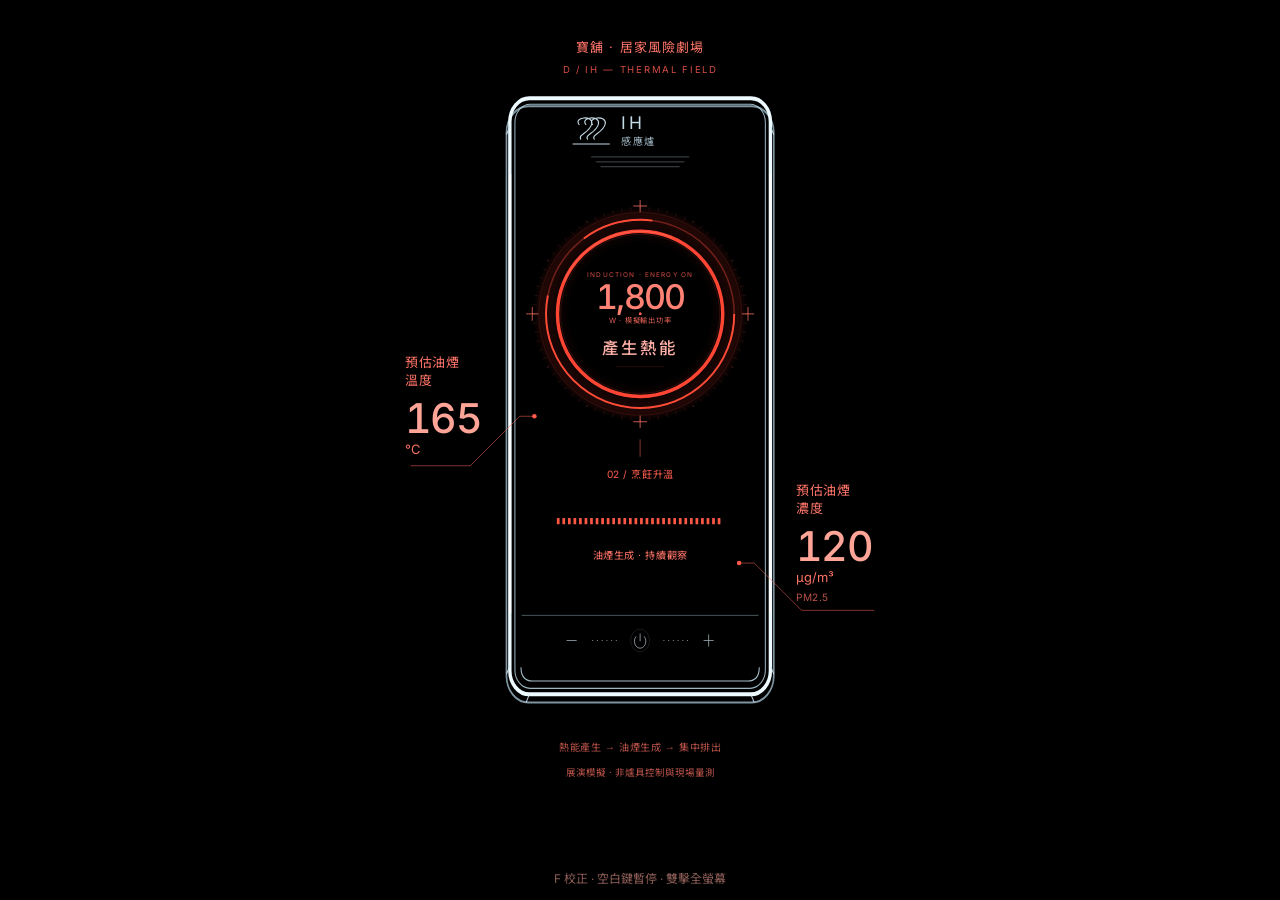
==== commit 9a50cd62: "Make the IH appliance border clearly visible on projection" ====
--- a/ih.html
+++ b/ih.html
@@ -1,5 +1,5 @@
 <!doctype html>
-<html lang="zh-Hant"><head><meta charset="utf-8"><meta name="viewport" content="width=device-width,initial-scale=1"><title>D 區 · IH 熱能投影</title><link rel="stylesheet" href="fonts/fonts.css"><link rel="stylesheet" href="ih.css"></head>
+<html lang="zh-Hant"><head><meta charset="utf-8"><meta name="viewport" content="width=device-width,initial-scale=1"><title>D 區 · IH 熱能投影</title><link rel="stylesheet" href="fonts/fonts.css"><link rel="stylesheet" href="ih.css?v=frame-20260908"></head>
 <body>
 <main id="projection" aria-label="IH 爐面熱能與油煙展演投影">
 <svg id="surface" viewBox="0 0 900 1600" role="img" aria-labelledby="title desc"><title id="title">IH 熱能投影</title><desc id="desc">紅色發熱環與熱能、預估油煙溫度及 PM2.5 濃度，所有數據皆為展演模擬。</desc>
--- a/ih.css
+++ b/ih.css
@@ -7,3 +7,6 @@
 .chassis{fill:none;stroke:#899ca5;stroke-width:2;opacity:.48}.glass-edge{fill:none;stroke:#d2dee2;stroke-width:3;opacity:.8}.glass-inner{fill:none;stroke:#9dacb5;stroke-width:1;opacity:.35}.edge-joins{fill:none;stroke:#bdd0d8;stroke-width:1;opacity:.45}.edge-glint{fill:none;stroke:#edfaff;stroke-width:4;opacity:.38}.front-lip{fill:none;stroke:#bcd0d9;stroke-width:1;opacity:.4}.vent{fill:none;stroke:#b1c4cd;stroke-width:3;opacity:.3}.control-divider{fill:none;stroke:#a6bac4;stroke-width:1;opacity:.25}.touch-controls{fill:none;stroke:#afc4cd;stroke-width:2;opacity:.65}.touch-controls circle{stroke-width:1;opacity:.4}.metric-label{font-size:25px;letter-spacing:1px}.metric-unit{font-size:23px}.brand{font-size:23px;letter-spacing:2px}.disclaimer{font-size:17px;letter-spacing:0}.caption{font-size:18px;letter-spacing:1px}
 
 .ih-mark{font-size:31px;letter-spacing:5px;fill:#c5d9e2}.ih-label{font-size:18px;letter-spacing:3px;fill:#9eb4c0}.outside-metric .metric-label{font-size:23px}.outside-metric .number{font-size:73px;letter-spacing:-3px}.outside-metric .metric-unit{font-size:23px}.status{font-size:18px;letter-spacing:1px}.phase{font-size:18px;letter-spacing:1px}
+
+/* Strong appliance silhouette for a small projector: clear border, transparent interior. */
+.chassis{stroke:#94aebc;stroke-width:5;opacity:.85}.glass-edge{stroke:#edfaff;stroke-width:10;opacity:1}.glass-inner{stroke:#b7d5e3;stroke-width:3;opacity:.85}.edge-joins{stroke:#d5edf8;stroke-width:3;opacity:.85}.edge-glint{stroke:#fff;stroke-width:6;opacity:.9}.front-lip{stroke:#c5e0ed;stroke-width:3;opacity:.85}.control-divider{stroke:#b7d5e3;stroke-width:2;opacity:.55}.touch-controls{stroke:#d2e8f1;opacity:.8}
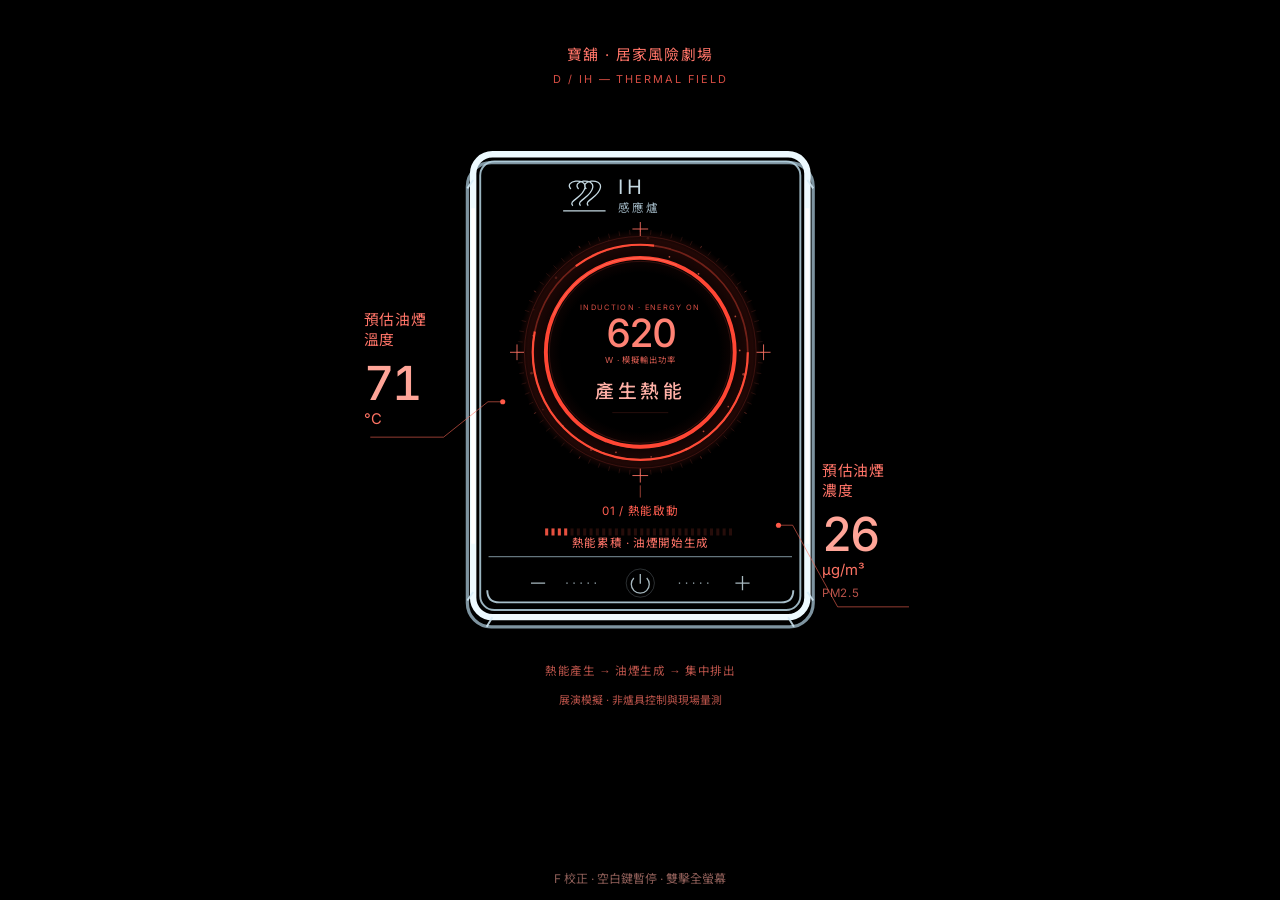
==== commit f0952cbc: "Correct single-burner IH proportions while keeping portrait projection" ====
--- a/ih.html
+++ b/ih.html
@@ -1,27 +1,22 @@
 <!doctype html>
-<html lang="zh-Hant"><head><meta charset="utf-8"><meta name="viewport" content="width=device-width,initial-scale=1"><title>D 區 · IH 熱能投影</title><link rel="stylesheet" href="fonts/fonts.css"><link rel="stylesheet" href="ih.css?v=frame-20260908"></head>
+<html lang="zh-Hant"><head><meta charset="utf-8"><meta name="viewport" content="width=device-width,initial-scale=1"><title>D 區 · IH 熱能投影</title><link rel="stylesheet" href="fonts/fonts.css"><link rel="stylesheet" href="ih.css?v=proportion-20260908"></head>
 <body>
 <main id="projection" aria-label="IH 爐面熱能與油煙展演投影">
-<svg id="surface" viewBox="0 0 900 1600" role="img" aria-labelledby="title desc"><title id="title">IH 熱能投影</title><desc id="desc">紅色發熱環與熱能、預估油煙溫度及 PM2.5 濃度，所有數據皆為展演模擬。</desc>
+<svg id="surface" viewBox="0 0 900 1400" role="img" aria-labelledby="title desc"><title id="title">IH 熱能投影</title><desc id="desc">紅色發熱環與熱能、預估油煙溫度及 PM2.5 濃度，所有數據皆為展演模擬。</desc>
 <defs><radialGradient id="heat"><stop offset="65%" stop-color="#ff392a" stop-opacity="0"/><stop offset="92%" stop-color="#ff392a" stop-opacity=".13"/><stop offset="100%" stop-color="#ff392a" stop-opacity="0"/></radialGradient></defs>
-<g id="calibration" hidden fill="none" stroke="#ff6258" stroke-width="2"><rect x="20" y="20" width="860" height="1560"/><path d="M450 20V1580M20 800H880" stroke-dasharray="10 15"/></g>
-<g id="hob-frame" transform="translate(180 140) scale(.6 .72)" aria-label="俯視透明 IH 爐體，圓角玻璃面板與線框底座">
-<rect x="54" y="68" width="792" height="1472" rx="65" class="chassis"/>
-<rect x="64" y="48" width="772" height="1472" rx="58" class="glass-edge"/>
-<rect x="79" y="63" width="742" height="1442" rx="45" class="glass-inner"/>
-<path d="M64 118L54 138M836 118L846 138M64 1450L54 1470M836 1450L846 1470M122 1520L112 1540M778 1520L788 1540" class="edge-joins"/>
-<path d="M65 235V1320M835 235V1320" class="edge-glint"/>
-<path d="M97 1453Q97 1487 131 1487H769Q803 1487 803 1453" class="front-lip"/>
-<g class="vent" stroke-linecap="round"><path d="M306 193H594M320 205H580M334 217H566"/></g>
-<path d="M99 1325H801" class="control-divider"/>
-<g class="touch-controls" transform="translate(450 1387)">
-<circle r="28"/><path d="M0 -17V2M-12 -10A17 17 0 1 0 12 -10"/>
-<path d="M-218 0H-188M188 0H218M203 -15V15"/>
-<path d="M-142 0H-69M69 0H142" stroke-dasharray="3 11"/>
-</g>
+<g id="calibration" hidden fill="none" stroke="#ff6258" stroke-width="2"><rect x="20" y="20" width="860" height="1360"/><path d="M450 20V1380M20 700H880" stroke-dasharray="10 15"/></g>
+<g id="hob-frame" aria-label="俯視單口 IH 爐，正常長寬比例的透明玻璃外框">
+<rect x="181" y="253" width="538" height="722" rx="37" class="chassis"/>
+<rect x="190" y="240" width="520" height="720" rx="30" class="glass-edge"/>
+<rect x="201" y="251" width="498" height="698" rx="22" class="glass-inner"/>
+<path d="M190 280L181 293M710 280L719 293M190 921L181 934M710 921L719 934M220 960L211 975M680 960L689 975" class="edge-joins"/>
+<path d="M190 324V846M710 324V846" class="edge-glint"/>
+<path d="M212 918Q212 937 231 937H669Q688 937 688 918" class="front-lip"/>
+<path d="M214 866H686" class="control-divider"/>
+<g class="touch-controls" transform="translate(450 907)"><circle r="22"/><path d="M0 -14V1M-10 -8A14 14 0 1 0 10 -8"/><path d="M-170 0H-148M148 0H170M159 -11V11"/><path d="M-115 0H-60M60 0H115" stroke-dasharray="2 9"/></g>
 </g>
 <g class="mast"><text x="450" y="93" class="brand center">寶舖 · 居家風險劇場</text><text x="450" y="129" class="eyebrow center">D / IH — THERMAL FIELD</text></g>
-<g id="reactor" transform="translate(450 558) scale(.68)">
+<g id="reactor" transform="translate(450 548) scale(.68)">
 <circle r="280" fill="url(#heat)"/>
 <circle cy="3" r="216" class="ring-depth"/>
 <path d="M-216 0A216 216 0 0 0 216 0" transform="translate(0 3)" class="ring-bevel"/>
@@ -36,23 +31,23 @@
 <text id="action" y="105" class="action center">產生熱能</text>
 <path d="M-64 138H64" class="hairline"/>
 </g>
-<g id="ih-icon" transform="translate(374 228)" aria-label="IH 感應爐標示">
+<g id="ih-icon" transform="translate(374 300)" aria-label="IH 感應爐標示">
 <g fill="none" stroke="#c5d9e2" stroke-width="2"><path d="M-32 -6C-44 -20 -7 -24 -10 -8S-37 12 -29 20M-20 -6C-32 -20 5 -24 2 -8S-25 12 -17 20M-8 -6C-20 -20 17 -24 14 -8S-13 12 -5 20"/><path d="M-44 28H22"/></g>
 <text x="42" y="2" class="ih-mark">IH</text><text x="42" y="29" class="ih-label">感應爐</text>
 </g>
-<path d="M450 781V812" class="leader"/><text id="phase" x="450" y="850" class="phase center">02 / 烹飪升溫</text>
-<g class="outside-metric" transform="translate(32 653)">
+<path d="M450 755V774" class="leader"/><text id="phase" x="450" y="801" class="phase center">02 / 烹飪升溫</text>
+<g class="outside-metric" transform="translate(20 505)">
 <text class="metric-label">預估油煙</text><text y="32" class="metric-label">溫度</text><text id="temperature" y="117" class="number">165</text><text y="154" class="metric-unit">°C</text>
 </g>
-<path d="M42 828H148L236 740H262" class="leader"/><circle cx="262" cy="740" r="4" fill="#ff5948"/>
-<g class="outside-metric" transform="translate(727 880)">
+<path d="M30 680H144L213 625H236" class="leader"/><circle cx="236" cy="625" r="4" fill="#ff5948"/>
+<g class="outside-metric" transform="translate(733 740)">
 <text class="metric-label">預估油煙</text><text y="32" class="metric-label">濃度</text><text id="concentration" y="117" class="number">120</text><text y="154" class="metric-unit">µg/m³</text><text y="188" class="caption">PM2.5</text>
 </g>
-<path d="M866 1085H737L653 1001H626" class="leader"/><circle cx="626" cy="1001" r="4" fill="#ff5948"/>
-<g id="bars" transform="translate(302 921) scale(.68 1)"></g>
-<text id="status" x="450" y="993" class="status center">油煙生成 · 持續觀察</text>
-<text x="450" y="1335" class="caption center">熱能產生 → 油煙生成 → 集中排出</text>
-<text x="450" y="1380" class="disclaimer center">展演模擬 · 非爐具控制與現場量測</text>
+<path d="M868 944H757L687 817H665" class="leader"/><circle cx="665" cy="817" r="4" fill="#ff5948"/>
+<g id="bars" transform="translate(302 822) scale(.68 1)"></g>
+<text id="status" x="450" y="851" class="status center">油煙生成 · 持續觀察</text>
+<text x="450" y="1050" class="caption center">熱能產生 → 油煙生成 → 集中排出</text>
+<text x="450" y="1095" class="disclaimer center">展演模擬 · 非爐具控制與現場量測</text>
 </svg></main>
 <div id="hint">F 校正 · 空白鍵暫停 · 雙擊全螢幕</div>
 <aside id="controls" hidden aria-label="投影校正"><header><h1>IH 投影校正</h1><button id="close" aria-label="關閉校正">×</button></header><p>調整紅環對準爐面，黑色區域不投影內容。</p>
--- a/ih.css
+++ b/ih.css
@@ -1,4 +1,4 @@
-*{box-sizing:border-box}html,body{width:100%;height:100%;margin:0;overflow:hidden;background:#000;color:#ff6558;font-family:'Inter','Chiron Hei HK',sans-serif}body{--brightness:1}#projection{position:absolute;inset:0;display:grid;place-items:center;overflow:hidden}#surface{width:min(100vw,56.25vh);height:min(177.7778vw,100vh);flex:none;transform-origin:center;filter:brightness(var(--brightness))}svg text{fill:#ff7468;font-family:'Inter','Chiron Hei HK',sans-serif}.brand{font-size:23px;letter-spacing:4px}.eyebrow{font-size:17px;letter-spacing:3px;fill:#d54d43}.hairline{fill:none;stroke:#ff5e50;stroke-width:1;opacity:.35}.fine{fill:none;stroke:#ff5849;stroke-width:1;opacity:.38}.track{fill:none;stroke:#702018;stroke-width:4}.arc{fill:none;stroke:#ff4b37;stroke-width:5}.ring{fill:none;stroke:#ff4634;stroke-width:9}.reticle{fill:none;stroke:#ff7265;stroke-width:2}.center{text-anchor:middle}.energy{font-size:89px;font-weight:500;letter-spacing:-5px;font-variant-numeric:tabular-nums;fill:#ff8274}.unit{font-size:19px;letter-spacing:2px;fill:#dc5d52}.action{font-size:43px;font-weight:500;letter-spacing:8px;fill:#ffb0a6}.leader{fill:none;stroke:#ff6857;stroke-width:1.5;opacity:.6}.phase{font-size:19px;letter-spacing:3px;fill:#ff5e50}.metric-label{font-size:28px;letter-spacing:3px}.number{font-size:88px;font-weight:500;letter-spacing:-4px;font-variant-numeric:tabular-nums;fill:#ffa598}.metric-unit{font-size:26px;fill:#ff7364}.caption{font-size:19px;letter-spacing:2px;fill:#b85249}.disclaimer{font-size:17px;letter-spacing:1px;fill:#b85249}.status{font-size:24px;letter-spacing:3px}.orbit{animation:orbit 24s linear infinite}.paused .orbit{animation-play-state:paused}@keyframes orbit{to{transform:rotate(360deg)}}#hint{position:fixed;bottom:14px;left:0;right:0;text-align:center;font-size:12px;color:#8d5d57;transition:opacity .7s}#hint.gone{opacity:0;pointer-events:none}#controls{position:fixed;right:20px;top:20px;bottom:20px;overflow:auto;width:min(355px,calc(100vw - 40px));padding:23px;background:#100b0a;border:1px solid #75362e;border-radius:12px;color:#efc7c1;box-shadow:0 16px 80px #000}#controls[hidden]{display:none}#controls header{display:flex;align-items:center;justify-content:space-between}h1{font-size:20px;margin:0}#controls p,#controls output{font-size:12px;line-height:1.7;color:#bd8e86}#controls label{display:block;font-size:13px;margin:14px 0}#controls label span{float:right;font-variant-numeric:tabular-nums}input[type=range],select{width:100%;margin-top:9px;accent-color:#ff6253}select,button{background:#2a1410;color:#ffd6cd;border:1px solid #754239;border-radius:5px;padding:9px;font:inherit}button{cursor:pointer}.buttons{display:grid;grid-template-columns:1fr 1fr;gap:8px;font-size:12px}#controls .check{display:flex;gap:8px}#controls output{display:block;margin:12px 0}#controls a{color:#ff9b8c;font-size:12px}#close{font-size:20px;padding:2px 9px}@media(prefers-reduced-motion:reduce){.orbit{animation:none}}
+*{box-sizing:border-box}html,body{width:100%;height:100%;margin:0;overflow:hidden;background:#000;color:#ff6558;font-family:'Inter','Chiron Hei HK',sans-serif}body{--brightness:1}#projection{position:absolute;inset:0;display:grid;place-items:center;overflow:hidden}#surface{width:min(100vw,64.2857vh);height:min(155.5556vw,100vh);flex:none;transform-origin:center;filter:brightness(var(--brightness))}svg text{fill:#ff7468;font-family:'Inter','Chiron Hei HK',sans-serif}.brand{font-size:23px;letter-spacing:4px}.eyebrow{font-size:17px;letter-spacing:3px;fill:#d54d43}.hairline{fill:none;stroke:#ff5e50;stroke-width:1;opacity:.35}.fine{fill:none;stroke:#ff5849;stroke-width:1;opacity:.38}.track{fill:none;stroke:#702018;stroke-width:4}.arc{fill:none;stroke:#ff4b37;stroke-width:5}.ring{fill:none;stroke:#ff4634;stroke-width:9}.reticle{fill:none;stroke:#ff7265;stroke-width:2}.center{text-anchor:middle}.energy{font-size:89px;font-weight:500;letter-spacing:-5px;font-variant-numeric:tabular-nums;fill:#ff8274}.unit{font-size:19px;letter-spacing:2px;fill:#dc5d52}.action{font-size:43px;font-weight:500;letter-spacing:8px;fill:#ffb0a6}.leader{fill:none;stroke:#ff6857;stroke-width:1.5;opacity:.6}.phase{font-size:19px;letter-spacing:3px;fill:#ff5e50}.metric-label{font-size:28px;letter-spacing:3px}.number{font-size:88px;font-weight:500;letter-spacing:-4px;font-variant-numeric:tabular-nums;fill:#ffa598}.metric-unit{font-size:26px;fill:#ff7364}.caption{font-size:19px;letter-spacing:2px;fill:#b85249}.disclaimer{font-size:17px;letter-spacing:1px;fill:#b85249}.status{font-size:24px;letter-spacing:3px}.orbit{animation:orbit 24s linear infinite}.paused .orbit{animation-play-state:paused}@keyframes orbit{to{transform:rotate(360deg)}}#hint{position:fixed;bottom:14px;left:0;right:0;text-align:center;font-size:12px;color:#8d5d57;transition:opacity .7s}#hint.gone{opacity:0;pointer-events:none}#controls{position:fixed;right:20px;top:20px;bottom:20px;overflow:auto;width:min(355px,calc(100vw - 40px));padding:23px;background:#100b0a;border:1px solid #75362e;border-radius:12px;color:#efc7c1;box-shadow:0 16px 80px #000}#controls[hidden]{display:none}#controls header{display:flex;align-items:center;justify-content:space-between}h1{font-size:20px;margin:0}#controls p,#controls output{font-size:12px;line-height:1.7;color:#bd8e86}#controls label{display:block;font-size:13px;margin:14px 0}#controls label span{float:right;font-variant-numeric:tabular-nums}input[type=range],select{width:100%;margin-top:9px;accent-color:#ff6253}select,button{background:#2a1410;color:#ffd6cd;border:1px solid #754239;border-radius:5px;padding:9px;font:inherit}button{cursor:pointer}.buttons{display:grid;grid-template-columns:1fr 1fr;gap:8px;font-size:12px}#controls .check{display:flex;gap:8px}#controls output{display:block;margin:12px 0}#controls a{color:#ff9b8c;font-size:12px}#close{font-size:20px;padding:2px 9px}@media(prefers-reduced-motion:reduce){.orbit{animation:none}}
 
 /* Orthographic top view: transparent nested outlines suggest depth without an opaque slab. */
 .hob-depth{fill:none;stroke:#ff7564;stroke-width:1;opacity:.22}.hob-bevel{fill:none;stroke:#ff8574;stroke-width:1;opacity:.22}.hob-outline{fill:none;stroke:#ff9380;stroke-width:1.5;opacity:.7}.hob-inset{fill:none;stroke:#ff7564;stroke-width:1;opacity:.25}.hob-highlight{fill:none;stroke:#ffb1a1;stroke-width:1;opacity:.35}.hob-reflection{fill:none;stroke:#ffbba2;stroke-width:1;opacity:.18}.hob-bottom{fill:none;stroke:#ff9380;stroke-width:1;opacity:.25}.ring-depth{fill:none;stroke:#ff4b37;stroke-width:2;opacity:.25}.ring-bevel{fill:none;stroke:#ff8067;stroke-width:1;opacity:.4}.ring-highlight{fill:none;stroke:#ffb29a;stroke-width:1;opacity:.65}
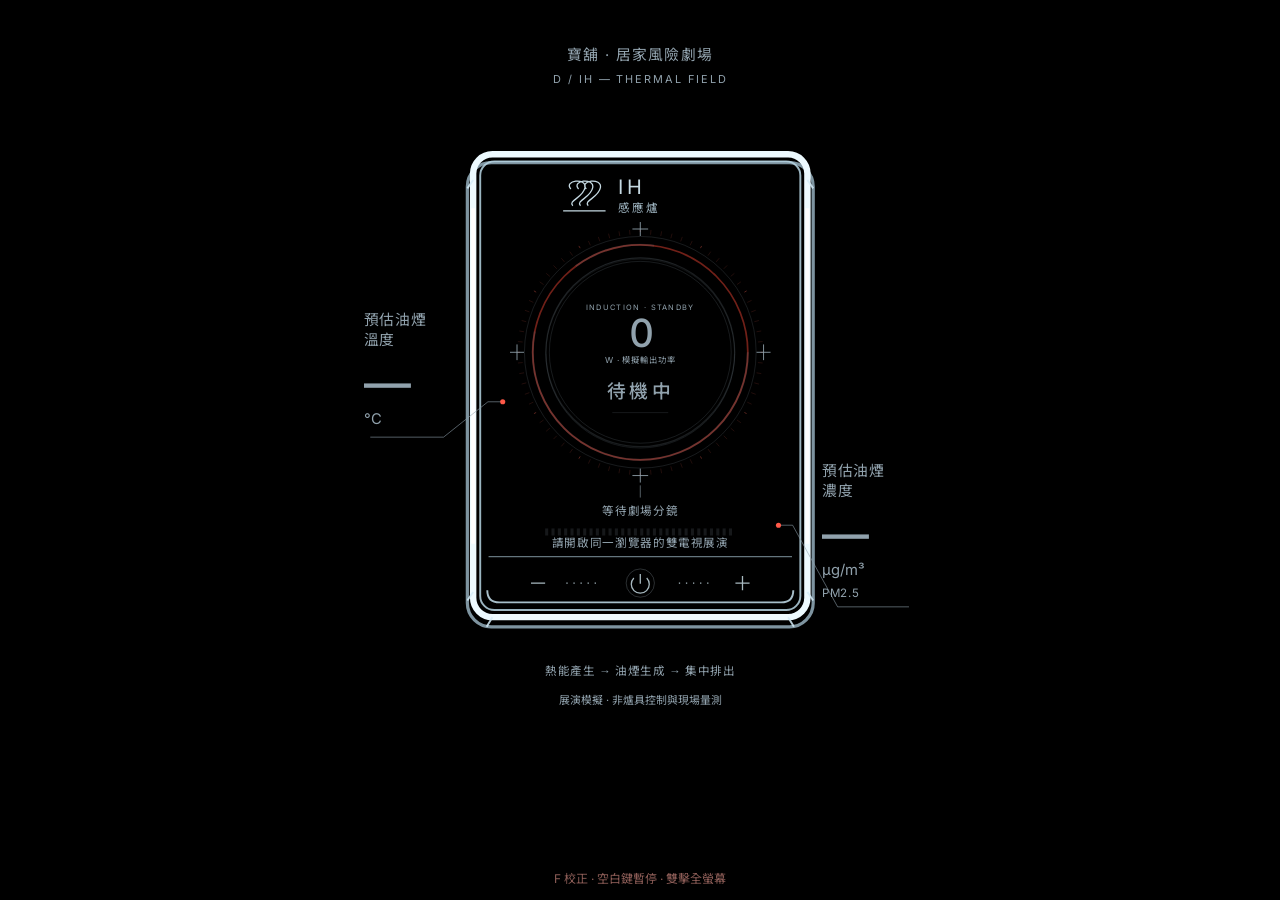
==== commit ebf2444e: "Synchronize IH with theatre cues and isolate preview clocks" ====
--- a/ih.html
+++ b/ih.html
@@ -1,5 +1,5 @@
 <!doctype html>
-<html lang="zh-Hant"><head><meta charset="utf-8"><meta name="viewport" content="width=device-width,initial-scale=1"><title>D 區 · IH 熱能投影</title><link rel="stylesheet" href="fonts/fonts.css"><link rel="stylesheet" href="ih.css?v=proportion-20260908"></head>
+<html lang="zh-Hant"><head><meta charset="utf-8"><meta name="viewport" content="width=device-width,initial-scale=1"><title>D 區 · IH 熱能投影</title><link rel="stylesheet" href="fonts/fonts.css"><link rel="stylesheet" href="ih.css?v=cue-20260908"></head>
 <body>
 <main id="projection" aria-label="IH 爐面熱能與油煙展演投影">
 <svg id="surface" viewBox="0 0 900 1400" role="img" aria-labelledby="title desc"><title id="title">IH 熱能投影</title><desc id="desc">紅色發熱環與熱能、預估油煙溫度及 PM2.5 濃度，所有數據皆為展演模擬。</desc>
@@ -26,7 +26,7 @@
 <path d="M-199 -84A216 216 0 0 1 84 -199" class="ring-highlight"/>
 <g id="ticks"></g><g id="embers"></g>
 <path d="M-18 -282H18M0 -298V-266M-18 282H18M0 266V298M-282 -18V18M-298 0H-266M282 -18V18M266 0H298" class="reticle"/>
-<text y="-97" class="eyebrow center">INDUCTION · ENERGY ON</text>
+<text y="-97" class="eyebrow center"><tspan id="energy-state">INDUCTION · STANDBY</tspan></text>
 <text id="energy" y="-13" class="energy center">1,800</text><text y="25" class="unit center">W · 模擬輸出功率</text>
 <text id="action" y="105" class="action center">產生熱能</text>
 <path d="M-64 138H64" class="hairline"/>
@@ -51,7 +51,7 @@
 </svg></main>
 <div id="hint">F 校正 · 空白鍵暫停 · 雙擊全螢幕</div>
 <aside id="controls" hidden aria-label="投影校正"><header><h1>IH 投影校正</h1><button id="close" aria-label="關閉校正">×</button></header><p>調整紅環對準爐面，黑色區域不投影內容。</p>
-<label>展示階段<select id="mode"><option value="auto">自動循環 · 60 秒</option><option value="0">01 熱能啟動</option><option value="1">02 烹飪升溫</option><option value="2">03 排煙降溫</option></select></label>
+<label>展示階段<select id="mode"><option value="theater">跟隨劇場 · 六段同步</option><option value="auto">自動循環 · 60 秒</option><option value="0">01 熱能啟動</option><option value="1">02 烹飪升溫</option><option value="2">03 排煙降溫</option></select></label>
 <div id="sliders"></div><label class="check"><input type="checkbox" id="grid">顯示定位格線</label><label class="check"><input type="checkbox" id="mirror">水平鏡像</label>
 <div class="buttons"><button id="pause">暫停數值</button><button id="fullscreen">全螢幕投影</button><button id="reset">重設校正</button><button id="copy">複製校正網址</button></div><output id="message">校正設定儲存在此瀏覽器。</output><a href="preview.html">開啟雙電視展演</a></aside>
-<script src="ih.js"></script></body></html>
+<script src="ih.js?v=cue-20260908"></script></body></html>
--- a/fonts/fonts.css
+++ b/fonts/fonts.css
@@ -14,12 +14,12 @@
 @font-face{font-family:"Chiron Hei HK";font-style:normal;font-display:swap;font-weight:400;src:url(files/chiron-hei-hk-112-400-normal.woff2) format("woff2");unicode-range:U+4F38,U+504F,U+5132,U+526F,U+5371,U+547C,U+552F,U+592E,U+5BEC,U+5BF8,U+62D6,U+63CF,U+63D2,U+654F,U+6697,U+66AB,U+671D,U+672B,U+67D3,U+6AC3,U+6B04,U+6DE1,U+6FC3,U+7A69,U+7D2B,U+7DE3,U+7E2E,U+89F8,U+8DDD,U+9663;}
 @font-face{font-family:"Chiron Hei HK";font-style:normal;font-display:swap;font-weight:400;src:url(files/chiron-hei-hk-113-400-normal.woff2) format("woff2");unicode-range:U+4ECD,U+53EB,U+53F3,U+56FA,U+5713,U+57DF,U+5B88,U+5BDF,U+5C01,U+5C3A,U+5C3E,U+5C4F,U+5EDA,U+5EF6,U+6025,U+62BD,U+6377,U+6389,U+63F4,U+6557,U+6563,U+6696,U+66F2,U+675F,U+6DE8,U+6F54,U+71C8,U+7532,U+7686,U+76E3,U+79D2,U+79FB,U+7A97,U+7AEF,U+7D2F,U+81A0,U+821E,U+8AA4,U+8B66,U+8F2A,U+907F,U+964D,U+968E,U+9694,U+969C,U+975C,U+9760,U+FF0F,U+FF5C;}
 @font-face{font-family:"Chiron Hei HK";font-style:normal;font-display:swap;font-weight:400;src:url(files/chiron-hei-hk-114-400-normal.woff2) format("woff2");unicode-range:U+30FB,U+4E7E,U+4EA6,U+65BD,U+6E1B,U+7DA0,U+8173,U+8907,U+8DD1,U+93E1,U+984F;}
-@font-face{font-family:"Chiron Hei HK";font-style:normal;font-display:swap;font-weight:400;src:url(files/chiron-hei-hk-115-400-normal.woff2) format("woff2");unicode-range:U+4EAE,U+4F11,U+5019,U+505C,U+5207,U+5287,U+52E2,U+5438,U+555F,U+570D,U+5747,U+58D3,U+5957,U+5BB3,U+5C64,U+5DE6,U+5E55,U+5F85,U+5F8B,U+5FA9,U+63A7,U+64AD,U+65B7,U+65CF,U+666E,U+6821,U+6839,U+6A94,U+6CB9,U+6E2C,U+7387,U+7565,U+7570,U+7BC4,U+7E7C,U+80CC,U+820A,U+826F,U+85CD,U+88DC,U+8A2A,U+8A8C,U+8CA0,U+8DF3,U+8F38,U+9589,U+96AA,U+96DC,U+9867,U+9BAE,U+FF1B;}
-@font-face{font-family:"Chiron Hei HK";font-style:normal;font-display:swap;font-weight:400;src:url(files/chiron-hei-hk-116-400-normal.woff2) format("woff2");unicode-range:U+4F4F,U+503C,U+516D,U+5236,U+5347,U+534A,U+53E6,U+53F2,U+5403,U+5411,U+547D,U+5740,U+5883,U+5931,U+59CB,U+5B58,U+5BA4,U+5BEB,U+5BF6,U+5C45,U+5DEE,U+5E03,U+5E95,U+5EA7,U+5F62,U+5F80,U+5FAE,U+614B,U+623F,U+628A,U+6295,U+6309,U+63DB,U+64C7,U+64CA,U+64DA,U+652F,U+6548,U+666F,U+677F,U+6848,U+6A21,U+6AA2,U+6B65,U+6B77,U+6BB5,U+6DF1,U+6E90,U+6E96,U+6EAB,U+6F14,U+700F,U+706B,U+72C0,U+74B0,U+756B,U+78BA,U+7A4D,U+7B97,U+7C89,U+7D30,U+7E8C,U+7F6E,U+7FA4,U+843D,U+85CF,U+88E1,U+89D2,U+8A62,U+8A66,U+8A72,U+8ABF,U+8B58,U+8B70,U+8D70,U+8DB3,U+8DDF,U+8F15,U+900F,U+908A,U+932F,U+9375,U+9632,U+9644,U+96A8,U+96D9,U+96E2,U+9752,U+9805,U+9810,U+986F,U+9910,U+9ED1;}
+@font-face{font-family:"Chiron Hei HK";font-style:normal;font-display:swap;font-weight:400;src:url(files/chiron-hei-hk-115-400-normal.woff2) format("woff2");unicode-range:U+4EAE,U+4F11,U+4F8B,U+5019,U+505C,U+5207,U+5287,U+52E2,U+5438,U+555F,U+570D,U+5747,U+58D3,U+5957,U+5BB3,U+5C64,U+5DE6,U+5E55,U+5F85,U+5F8B,U+5FA9,U+63A7,U+64AD,U+65B7,U+65CF,U+666E,U+6821,U+6839,U+6A94,U+6CB9,U+6E2C,U+7387,U+7565,U+7570,U+7BC4,U+7E7C,U+80CC,U+820A,U+826F,U+85CD,U+88DC,U+8A2A,U+8A8C,U+8CA0,U+8DF3,U+8F38,U+9589,U+96AA,U+96DC,U+9867,U+9BAE,U+FF1B;}
+@font-face{font-family:"Chiron Hei HK";font-style:normal;font-display:swap;font-weight:400;src:url(files/chiron-hei-hk-116-400-normal.woff2) format("woff2");unicode-range:U+4F4E-4F4F,U+503C,U+516D,U+5236,U+5347,U+534A,U+53E6,U+53F2,U+5403,U+5411,U+547D,U+5740,U+5883,U+5931,U+59CB,U+5B58,U+5BA4,U+5BEB,U+5BF6,U+5C45,U+5DEE,U+5E03,U+5E95,U+5F62,U+5F80,U+5FAE,U+614B,U+623F,U+628A,U+6295,U+6309,U+63DB,U+64C7,U+64CA,U+64DA,U+652F,U+6548,U+666F,U+677F,U+6848,U+6A21,U+6AA2,U+6B65,U+6B77,U+6BB5,U+6DF1,U+6E90,U+6E96,U+6EAB,U+6F14,U+700F,U+706B,U+72C0,U+74B0,U+756B,U+78BA,U+7A4D,U+7B97,U+7C89,U+7D30,U+7E8C,U+7F6E,U+7FA4,U+843D,U+85CF,U+88E1,U+89D2,U+8A62,U+8A66,U+8A72,U+8ABF,U+8B58,U+8B70,U+8D70,U+8DB3,U+8DDF,U+8F15,U+900F,U+908A,U+932F,U+9375,U+9632,U+9644,U+96A8,U+96D9,U+96E2,U+9752,U+9805,U+9810,U+986F,U+9910,U+9ED1;}
 @font-face{font-family:"Chiron Hei HK";font-style:normal;font-display:swap;font-weight:400;src:url(files/chiron-hei-hk-117-400-normal.woff2) format("woff2");unicode-range:U+3000,U+4E26,U+4EA4,U+4ECB,U+4EFB,U+4F55,U+4F9D,U+505A,U+5065,U+5099,U+50CF,U+5148,U+5169,U+5171,U+5177,U+5217,U+5225,U+529F,U+5305,U+5341,U+5373,U+53C3,U+53D6-53D7,U+53E3,U+53EA,U+5404,U+5668,U+56DB,U+578B,U+57FA,U+5C11,U+5C1A,U+5C55,U+5DF1,U+5E36,U+5EB7,U+5EFA,U+5F37,U+5F9E,U+5FC5,U+606F,U+62CD,U+6301,U+6307,U+6392,U+63A5,U+6539,U+653E,U+6574,U+65C5,U+672A,U+6A19,U+6BCF,U+6BD4,U+6D41,U+6E05,U+7136,U+7167,U+7531,U+7559,U+767D,U+76F4,U+793A,U+7A2E,U+7A31,U+7A7A,U+7BA1,U+7BC0,U+7D05,U+7D1A,U+7D66,U+7D71,U+82B1,U+82F1,U+8457,U+8655,U+88AB,U+88DD,U+88FD,U+898F,U+89BD,U+89C0,U+89E3,U+8A8D,U+8B77,U+8B8A,U+8B93,U+8CEA,U+8F09,U+9001,U+901F,U+9054,U+90A3,U+914D,U+91CF,U+9304,U+9664,U+969B,U+96B1,U+96C6,U+9700,U+975E,U+97F3,U+98A8;}
 @font-face{font-family:"Chiron Hei HK";font-style:normal;font-display:swap;font-weight:400;src:url(files/chiron-hei-hk-118-400-normal.woff2) format("woff2");unicode-range:U+300C-300D,U+4E09,U+4E3B,U+4E4B,U+4E5F,U+4E8B-4E8C,U+4EE3-4EE4,U+4EF6,U+4F4D,U+4F7F,U+4F86,U+4FDD,U+50B3,U+5149,U+5167,U+518D,U+524D,U+529B,U+52D9,U+5316,U+5340,U+539F,U+53CA,U+5408,U+540C-540D,U+544A,U+54C1,U+55AE,U+56DE,U+5831,U+5834,U+5916,U+597D,U+5B57,U+5B89,U+5B8C,U+5B9A,U+5BA2,U+5BB9,U+5BE6,U+5C07,U+5C0D,U+5C31,U+5DE5,U+5DF2,U+5E38,U+5E73,U+5EA6,U+5F0F,U+5F71,U+5F8C,U+5F97,U+5FEB,U+6027,U+60C5,U+610F,U+611F,U+61C9,U+6210,U+6216,U+6240,U+624B,U+63D0,U+6536,U+6578,U+6599,U+65B9,U+660E,U+66F4,U+670D,U+679C,U+683C,U+689D,U+6A5F,U+6B21,U+6B64,U+6C23,U+6C34,U+6CD5,U+6D3B,U+7121,U+71B1,U+7247,U+7269,U+73FE,U+7406,U+7522,U+7576,U+76EE,U+76F8,U+770B,U+77E5,U+7A0B,U+7ACB,U+7B2C,U+7B49,U+7D50,U+7D93,U+7DDA,U+8005,U+80FD,U+81EA,U+8207,U+8272,U+865F,U+8868,U+8981,U+898B,U+8996,U+8A0A,U+8A18,U+8A2D,U+8ACB,U+8CC7,U+8D77,U+8D85,U+8DEF,U+8F49,U+9019-901A,U+9023,U+9032,U+904B,U+904E,U+9053,U+9078,U+9084,U+90E8,U+90FD,U+91CD,U+9577,U+9593,U+9762,U+982D,U+984C,U+9AD4,U+9AD8,U+9EDE,U+FF08-FF09;}
 @font-face{font-family:"Chiron Hei HK";font-style:normal;font-display:swap;font-weight:400;src:url(files/chiron-hei-hk-119-400-normal.woff2) format("woff2");unicode-range:U+3001-3002,U+4E00,U+4E0A-4E0B,U+4E0D,U+4E2D,U+4EE5,U+4F5C,U+500B,U+5165,U+5168,U+51FA,U+5206,U+5230,U+52D5,U+53EF-53F0,U+5728,U+5730,U+5927,U+5B50,U+5BB6,U+5FC3,U+6587,U+65B0,U+65E5,U+6642,U+6700,U+6703,U+6709,U+672C,U+6B63,U+70BA,U+751F,U+7528,U+767C,U+7684,U+7DB2,U+884C,U+958B,U+95DC,U+96FB,U+9801,U+FF0C,U+FF1A;}
-@font-face{font-family:"Chiron Hei HK";font-style:normal;font-display:swap;font-weight:400;src:url(files/chiron-hei-hk-chinese-traditional-400-normal.woff2) format("woff2");unicode-range:U+3000-3002,U+300C-300D,U+4E00,U+4E09-4E0B,U+4E0D,U+4E26,U+4E2D,U+4E3B,U+4E4B,U+4E5F,U+4E7E,U+4E8B-4E8C,U+4EA4,U+4EA6,U+4EAE,U+4ECB,U+4ECD,U+4EE3-4EE5,U+4EF6,U+4EFB,U+4F11,U+4F30,U+4F38,U+4F4D,U+4F4F,U+4F55,U+4F5C,U+4F7F,U+4F86,U+4F9D,U+4FDD,U+4FEF,U+500B,U+5019,U+503C,U+504F,U+505A,U+505C,U+5065,U+5074-5075,U+5099,U+50B3,U+50CF,U+5132,U+5148-5149,U+5165,U+5167-5169,U+516D,U+5171,U+5177,U+518D,U+51FA,U+5206-5207,U+5217,U+5225,U+5230,U+5236,U+524D,U+526F,U+5287,U+529B,U+529F,U+52D5,U+52D9,U+52E2,U+5305,U+5316,U+5340-5341,U+5347,U+534A,U+5371,U+5373,U+539F,U+53C3,U+53C9-53CA,U+53D6-53D7,U+53E3,U+53E6,U+53EA-53EB,U+53EF-53F0,U+53F2-53F3,U+5403-5404,U+5408,U+540C-540D,U+5411,U+5438,U+5448,U+544A,U+547C-547D,U+54C1,U+552F,U+555F,U+55AE,U+5668,U+56CA,U+56DB,U+56DE,U+56FA,U+570D,U+5713,U+5728,U+5730,U+5740,U+5747,U+5782,U+578B,U+57DF,U+57FA,U+5831,U+5834,U+5875,U+5883,U+58D3,U+5916,U+5927,U+592E,U+5931,U+5957,U+597D,U+59CB,U+5B50,U+5B57-5B58,U+5B88-5B89,U+5B8C,U+5B9A,U+5BA2,U+5BA4,U+5BB3,U+5BB6,U+5BB9,U+5BDF,U+5BE6,U+5BEB-5BEC,U+5BF6,U+5BF8,U+5C01,U+5C07,U+5C0D,U+5C11,U+5C1A,U+5C31,U+5C3A,U+5C3E,U+5C45,U+5C4F,U+5C55,U+5C64,U+5CF0,U+5DE5-5DE6,U+5DEE,U+5DF1-5DF2,U+5E03,U+5E36,U+5E38,U+5E40,U+5E45,U+5E55,U+5E73,U+5E95,U+5EA6-5EA7,U+5EB7,U+5EDA,U+5EF6,U+5EFA,U+5F0F,U+5F37,U+5F62,U+5F71,U+5F80,U+5F85,U+5F8B-5F8C,U+5F91,U+5F97,U+5F9E,U+5FA9-5FAA,U+5FAE,U+5FC3,U+5FC5,U+5FEB,U+5FFD,U+6025,U+6027,U+6062,U+606F,U+60C5,U+610F,U+611F,U+614B,U+61C9,U+61F8,U+6210,U+6216,U+623F-6240,U+624B,U+628A,U+6295,U+62BD,U+62CD,U+62D6,U+6301,U+6307,U+6309,U+6377,U+6389,U+6392,U+63A5,U+63A7,U+63CF-63D0,U+63D2,U+63DB,U+63EE,U+63F4,U+64AD,U+64C7,U+64CA-64CB,U+64DA,U+64EC,U+64F4,U+652F,U+6536,U+6539,U+653E,U+6548,U+654F,U+6557,U+6563,U+6574,U+6578,U+6587,U+6599,U+65B0,U+65B7,U+65B9,U+65BD,U+65C5,U+65CB,U+65CF,U+65E5,U+660E,U+6642,U+666E-666F,U+6688,U+6696-6697,U+66AB,U+66F2,U+66F4,U+6700,U+6703,U+6709,U+670D,U+671D,U+672A-672C,U+675F,U+677F,U+679C,U+67D3,U+6821,U+6839,U+683C,U+6846,U+6848,U+689D,U+68AF,U+69FD,U+6A19,U+6A21,U+6A58,U+6A5F,U+6A94,U+6AA2,U+6AAF,U+6AC3,U+6B04,U+6B21,U+6B63-6B65,U+6B77,U+6B98,U+6BB5,U+6BCF,U+6BD4,U+6C23,U+6C27,U+6C34,U+6C61,U+6CB9,U+6CD5,U+6D3B,U+6D41,U+6D6E,U+6DE1,U+6DE8,U+6DF1,U+6DFA,U+6E05,U+6E1B,U+6E2C,U+6E90,U+6E96,U+6EAB,U+6F14,U+6F38,U+6F54,U+6F62,U+6FC3,U+6FFE,U+700F,U+706B,U+7070,U+7092,U+70BA,U+70F9,U+7121,U+7136,U+714E,U+7159,U+7167,U+71B1,U+71C8,U+7210,U+7247,U+7269,U+72C0,U+7387,U+73BB,U+73FE,U+7406,U+7483,U+74B0,U+751F,U+7522,U+7528,U+7531-7532,U+7559,U+7565,U+756B,U+7570,U+7576,U+758A,U+767C-767D,U+7684,U+7686,U+76E3,U+76EE,U+76F4,U+76F8,U+7709,U+770B,U+77E5,U+78B3,U+78BA,U+793A,U+7956,U+79D2,U+79FB,U+7A0B,U+7A2E,U+7A31,U+7A4D,U+7A69,U+7A7A,U+7A97,U+7ACB,U+7AEF,U+7B2C,U+7B49,U+7B97,U+7BA1,U+7BC0,U+7BC4,U+7C89,U+7C92,U+7CCA,U+7D05,U+7D1A,U+7D2B,U+7D2F-7D30,U+7D50,U+7D66,U+7D71,U+7D93,U+7DA0,U+7DB2,U+7DD2,U+7DDA,U+7DE3,U+7DE9,U+7E2B,U+7E2E,U+7E6A,U+7E7C,U+7E8C,U+7F6E,U+7FA4,U+8005,U+80CC,U+80FD,U+8173,U+81A0,U+81EA,U+8207,U+820A,U+8216,U+821E,U+826F,U+8272,U+82B1,U+82F1,U+843D,U+8457,U+85CD,U+85CF,U+8655,U+865F,U+87A2,U+884C,U+8868,U+88AB,U+88C1,U+88DC-88DD,U+88E1,U+88FD,U+8907,U+8981,U+898B,U+898F,U+8996,U+89BD,U+89C0,U+89D2,U+89E3,U+89F8,U+8A0A,U+8A18,U+8A2A,U+8A2D,U+8A62,U+8A66,U+8A72,U+8A8C-8A8D,U+8AA4,U+8ABF,U+8ACB,U+8B58,U+8B66,U+8B70,U+8B77,U+8B8A,U+8B93,U+8CA0,U+8CC7,U+8CEA,U+8D70,U+8D77,U+8D85,U+8DA8,U+8DB3,U+8DD1,U+8DDD,U+8DDF,U+8DE1,U+8DEF,U+8DF3,U+8EF8,U+8F09,U+8F15,U+8F2A,U+8F38,U+8F49,U+8FA8,U+9001,U+900F-9010,U+9019-901A,U+901F,U+9023,U+9032,U+9038,U+904B,U+904E,U+9053-9054,U+9075,U+9078,U+907F,U+9084,U+908A,U+90A3,U+90E8,U+90FD,U+914D,U+919B,U+91CD,U+91CF,U+929C,U+9304,U+932F,U+9375,U+93C8,U+93E1,U+9577,U+9589,U+958B,U+9593,U+95DC,U+9632,U+963B,U+9644,U+964D,U+9663-9664,U+968E,U+9694,U+969B-969C,U+96A8,U+96AA,U+96B1,U+96C6,U+96D9,U+96DC,U+96E2,U+96FB,U+9700,U+9727,U+9752,U+975C,U+975E,U+9760,U+9762,U+97F3,U+9801,U+9805,U+9810,U+982D,U+984C,U+984F,U+9867,U+986F,U+98A8,U+98C6,U+98EA,U+9910,U+9AD4,U+9AD8,U+9BAE,U+9ED1,U+9EDE;}
+@font-face{font-family:"Chiron Hei HK";font-style:normal;font-display:swap;font-weight:400;src:url(files/chiron-hei-hk-chinese-traditional-400-normal.woff2) format("woff2");unicode-range:U+3000-3002,U+300C-300D,U+4E00,U+4E09-4E0B,U+4E0D,U+4E26,U+4E2D,U+4E3B,U+4E4B,U+4E5F,U+4E7E,U+4E8B-4E8C,U+4EA4,U+4EA6,U+4EAE,U+4ECB,U+4ECD,U+4EE3-4EE5,U+4EF6,U+4EFB,U+4F11,U+4F30,U+4F38,U+4F4D-4F4F,U+4F55,U+4F5C,U+4F7F,U+4F86,U+4F8B,U+4F9D,U+4FDD,U+4FEF,U+500B,U+5019,U+503C,U+504F,U+505A,U+505C,U+5065,U+5074-5075,U+5099,U+50B3,U+50CF,U+5132,U+5148-5149,U+5165,U+5167-5169,U+516D,U+5171,U+5177,U+518D,U+51FA,U+5206-5207,U+5217,U+5225,U+5230,U+5236,U+524D,U+526F,U+5287,U+529B,U+529F,U+52D5,U+52D9,U+52E2,U+5305,U+5316,U+5340-5341,U+5347,U+534A,U+5371,U+5373,U+539F,U+53C3,U+53C9-53CA,U+53D6-53D7,U+53E3,U+53E6,U+53EA-53EB,U+53EF-53F0,U+53F2-53F3,U+5403-5404,U+5408,U+540C-540D,U+5411,U+5438,U+5448,U+544A,U+547C-547D,U+54C1,U+552F,U+555F,U+55AE,U+5668,U+56CA,U+56DB,U+56DE,U+56FA,U+570D,U+5713,U+5728,U+5730,U+5740,U+5747,U+5782,U+578B,U+57DF,U+57FA,U+5831,U+5834,U+5875,U+5883,U+58D3,U+5916,U+5927,U+592E,U+5931,U+5957,U+597D,U+59CB,U+5B50,U+5B57-5B58,U+5B88-5B89,U+5B8C,U+5B9A,U+5BA2,U+5BA4,U+5BB3,U+5BB6,U+5BB9,U+5BDF,U+5BE6,U+5BEB-5BEC,U+5BF6,U+5BF8,U+5C01,U+5C07,U+5C0D,U+5C11,U+5C1A,U+5C31,U+5C3A,U+5C3E,U+5C45,U+5C4F,U+5C55,U+5C64,U+5CF0,U+5DE5-5DE6,U+5DEE,U+5DF1-5DF2,U+5E03,U+5E36,U+5E38,U+5E40,U+5E45,U+5E55,U+5E73,U+5E95,U+5EA6,U+5EB7,U+5EDA,U+5EF6,U+5EFA,U+5F0F,U+5F37,U+5F62,U+5F71,U+5F80,U+5F85,U+5F8B-5F8C,U+5F91,U+5F97,U+5F9E,U+5FA9-5FAA,U+5FAE,U+5FC3,U+5FC5,U+5FEB,U+5FFD,U+6025,U+6027,U+6062,U+606F,U+60C5,U+610F,U+611F,U+614B,U+61C9,U+61F8,U+6210,U+6216,U+623F-6240,U+624B,U+628A,U+6295,U+62BD,U+62CD,U+62D6,U+6301,U+6307,U+6309,U+6377,U+6389,U+6392,U+63A5,U+63A7,U+63CF-63D0,U+63D2,U+63DB,U+63EE,U+63F4,U+64AD,U+64C7,U+64CA-64CB,U+64DA,U+64EC,U+64F4,U+652F,U+6536,U+6539,U+653E,U+6548,U+654F,U+6557,U+6563,U+6574,U+6578,U+6587,U+6599,U+65B0,U+65B7,U+65B9,U+65BD,U+65C5,U+65CB,U+65CF,U+65E5,U+660E,U+6642,U+666E-666F,U+6688,U+6696-6697,U+66AB,U+66F2,U+66F4,U+6700,U+6703,U+6709,U+670D,U+671D,U+672A-672C,U+675F,U+677F,U+679C,U+67D3,U+6821,U+6839,U+683C,U+6846,U+6848,U+689D,U+68AF,U+69FD,U+6A19,U+6A21,U+6A58,U+6A5F,U+6A94,U+6AA2,U+6AAF,U+6AC3,U+6B04,U+6B21,U+6B63-6B65,U+6B77,U+6B98,U+6BB5,U+6BCF,U+6BD4,U+6C23,U+6C27,U+6C34,U+6C61,U+6CB9,U+6CD5,U+6D3B,U+6D41,U+6D6E,U+6DE1,U+6DE8,U+6DF1,U+6DFA,U+6E05,U+6E1B,U+6E2C,U+6E90,U+6E96,U+6EAB,U+6F14,U+6F38,U+6F54,U+6F62,U+6FC3,U+6FFE,U+700F,U+706B,U+7070,U+7092,U+70BA,U+70F9,U+7121,U+7136,U+714E,U+7159,U+7167,U+71B1,U+71C8,U+7210,U+7247,U+7269,U+72C0,U+7387,U+73BB,U+73FE,U+7406,U+7483,U+74B0,U+751F,U+7522,U+7528,U+7531-7532,U+7559,U+7565,U+756B,U+7570,U+7576,U+758A,U+767C-767D,U+7684,U+7686,U+76E3,U+76EE,U+76F4,U+76F8,U+7709,U+770B,U+77E5,U+78B3,U+78BA,U+793A,U+7956,U+79D2,U+79FB,U+7A0B,U+7A2E,U+7A31,U+7A4D,U+7A69,U+7A7A,U+7A97,U+7ACB,U+7AEF,U+7B2C,U+7B49,U+7B97,U+7BA1,U+7BC0,U+7BC4,U+7C89,U+7C92,U+7CCA,U+7D05,U+7D1A,U+7D2B,U+7D2F-7D30,U+7D50,U+7D66,U+7D71,U+7D93,U+7DA0,U+7DB2,U+7DD2,U+7DDA,U+7DE3,U+7DE9,U+7E2B,U+7E2E,U+7E6A,U+7E7C,U+7E8C,U+7F6E,U+7FA4,U+8005,U+80CC,U+80FD,U+8173,U+81A0,U+81EA,U+8207,U+820A,U+8216,U+821E,U+826F,U+8272,U+82B1,U+82F1,U+843D,U+8457,U+85CD,U+85CF,U+8655,U+865F,U+87A2,U+884C,U+8868,U+88AB,U+88C1,U+88DC-88DD,U+88E1,U+88FD,U+8907,U+8981,U+898B,U+898F,U+8996,U+89BD,U+89C0,U+89D2,U+89E3,U+89F8,U+8A0A,U+8A18,U+8A2A,U+8A2D,U+8A62,U+8A66,U+8A72,U+8A8C-8A8D,U+8AA4,U+8ABF,U+8ACB,U+8B58,U+8B66,U+8B70,U+8B77,U+8B8A,U+8B93,U+8CA0,U+8CC7,U+8CEA,U+8D70,U+8D77,U+8D85,U+8DA8,U+8DB3,U+8DD1,U+8DDD,U+8DDF,U+8DE1,U+8DEF,U+8DF3,U+8EF8,U+8F09,U+8F15,U+8F2A,U+8F38,U+8F49,U+8FA8,U+9001,U+900F-9010,U+9019-901A,U+901F,U+9023,U+9032,U+9038,U+904B,U+904E,U+9053-9054,U+9075,U+9078,U+907F,U+9084,U+908A,U+90A3,U+90E8,U+90FD,U+914D,U+919B,U+91CD,U+91CF,U+929C,U+9304,U+932F,U+9375,U+93C8,U+93E1,U+9577,U+9589,U+958B,U+9593,U+95DC,U+9632,U+963B,U+9644,U+964D,U+9663-9664,U+968E,U+9694,U+969B-969C,U+96A8,U+96AA,U+96B1,U+96C6,U+96D9,U+96DC,U+96E2,U+96FB,U+9700,U+9727,U+9752,U+975C,U+975E,U+9760,U+9762,U+97F3,U+9801,U+9805,U+9810,U+982D,U+984C,U+984F,U+9867,U+986F,U+98A8,U+98C6,U+98EA,U+9910,U+9AD4,U+9AD8,U+9BAE,U+9ED1,U+9EDE;}
 @font-face{font-family:"Chiron Hei HK";font-style:normal;font-display:swap;font-weight:500;src:url(files/chiron-hei-hk-35-500-normal.woff2) format("woff2");unicode-range:U+919B;}
 @font-face{font-family:"Chiron Hei HK";font-style:normal;font-display:swap;font-weight:500;src:url(files/chiron-hei-hk-73-500-normal.woff2) format("woff2");unicode-range:U+5E40;}
 @font-face{font-family:"Chiron Hei HK";font-style:normal;font-display:swap;font-weight:500;src:url(files/chiron-hei-hk-102-500-normal.woff2) format("woff2");unicode-range:U+4FEF;}
@@ -32,12 +32,12 @@
 @font-face{font-family:"Chiron Hei HK";font-style:normal;font-display:swap;font-weight:500;src:url(files/chiron-hei-hk-112-500-normal.woff2) format("woff2");unicode-range:U+4F38,U+504F,U+5132,U+526F,U+5371,U+547C,U+552F,U+592E,U+5BEC,U+5BF8,U+62D6,U+63CF,U+63D2,U+654F,U+6697,U+66AB,U+671D,U+672B,U+67D3,U+6AC3,U+6B04,U+6DE1,U+6FC3,U+7A69,U+7D2B,U+7DE3,U+7E2E,U+89F8,U+8DDD,U+9663;}
 @font-face{font-family:"Chiron Hei HK";font-style:normal;font-display:swap;font-weight:500;src:url(files/chiron-hei-hk-113-500-normal.woff2) format("woff2");unicode-range:U+4ECD,U+53EB,U+53F3,U+56FA,U+5713,U+57DF,U+5B88,U+5BDF,U+5C01,U+5C3A,U+5C3E,U+5C4F,U+5EDA,U+5EF6,U+6025,U+62BD,U+6377,U+6389,U+63F4,U+6557,U+6563,U+6696,U+66F2,U+675F,U+6DE8,U+6F54,U+71C8,U+7532,U+7686,U+76E3,U+79D2,U+79FB,U+7A97,U+7AEF,U+7D2F,U+81A0,U+821E,U+8AA4,U+8B66,U+8F2A,U+907F,U+964D,U+968E,U+9694,U+969C,U+975C,U+9760,U+FF0F,U+FF5C;}
 @font-face{font-family:"Chiron Hei HK";font-style:normal;font-display:swap;font-weight:500;src:url(files/chiron-hei-hk-114-500-normal.woff2) format("woff2");unicode-range:U+30FB,U+4E7E,U+4EA6,U+65BD,U+6E1B,U+7DA0,U+8173,U+8907,U+8DD1,U+93E1,U+984F;}
-@font-face{font-family:"Chiron Hei HK";font-style:normal;font-display:swap;font-weight:500;src:url(files/chiron-hei-hk-115-500-normal.woff2) format("woff2");unicode-range:U+4EAE,U+4F11,U+5019,U+505C,U+5207,U+5287,U+52E2,U+5438,U+555F,U+570D,U+5747,U+58D3,U+5957,U+5BB3,U+5C64,U+5DE6,U+5E55,U+5F85,U+5F8B,U+5FA9,U+63A7,U+64AD,U+65B7,U+65CF,U+666E,U+6821,U+6839,U+6A94,U+6CB9,U+6E2C,U+7387,U+7565,U+7570,U+7BC4,U+7E7C,U+80CC,U+820A,U+826F,U+85CD,U+88DC,U+8A2A,U+8A8C,U+8CA0,U+8DF3,U+8F38,U+9589,U+96AA,U+96DC,U+9867,U+9BAE,U+FF1B;}
-@font-face{font-family:"Chiron Hei HK";font-style:normal;font-display:swap;font-weight:500;src:url(files/chiron-hei-hk-116-500-normal.woff2) format("woff2");unicode-range:U+4F4F,U+503C,U+516D,U+5236,U+5347,U+534A,U+53E6,U+53F2,U+5403,U+5411,U+547D,U+5740,U+5883,U+5931,U+59CB,U+5B58,U+5BA4,U+5BEB,U+5BF6,U+5C45,U+5DEE,U+5E03,U+5E95,U+5EA7,U+5F62,U+5F80,U+5FAE,U+614B,U+623F,U+628A,U+6295,U+6309,U+63DB,U+64C7,U+64CA,U+64DA,U+652F,U+6548,U+666F,U+677F,U+6848,U+6A21,U+6AA2,U+6B65,U+6B77,U+6BB5,U+6DF1,U+6E90,U+6E96,U+6EAB,U+6F14,U+700F,U+706B,U+72C0,U+74B0,U+756B,U+78BA,U+7A4D,U+7B97,U+7C89,U+7D30,U+7E8C,U+7F6E,U+7FA4,U+843D,U+85CF,U+88E1,U+89D2,U+8A62,U+8A66,U+8A72,U+8ABF,U+8B58,U+8B70,U+8D70,U+8DB3,U+8DDF,U+8F15,U+900F,U+908A,U+932F,U+9375,U+9632,U+9644,U+96A8,U+96D9,U+96E2,U+9752,U+9805,U+9810,U+986F,U+9910,U+9ED1;}
+@font-face{font-family:"Chiron Hei HK";font-style:normal;font-display:swap;font-weight:500;src:url(files/chiron-hei-hk-115-500-normal.woff2) format("woff2");unicode-range:U+4EAE,U+4F11,U+4F8B,U+5019,U+505C,U+5207,U+5287,U+52E2,U+5438,U+555F,U+570D,U+5747,U+58D3,U+5957,U+5BB3,U+5C64,U+5DE6,U+5E55,U+5F85,U+5F8B,U+5FA9,U+63A7,U+64AD,U+65B7,U+65CF,U+666E,U+6821,U+6839,U+6A94,U+6CB9,U+6E2C,U+7387,U+7565,U+7570,U+7BC4,U+7E7C,U+80CC,U+820A,U+826F,U+85CD,U+88DC,U+8A2A,U+8A8C,U+8CA0,U+8DF3,U+8F38,U+9589,U+96AA,U+96DC,U+9867,U+9BAE,U+FF1B;}
+@font-face{font-family:"Chiron Hei HK";font-style:normal;font-display:swap;font-weight:500;src:url(files/chiron-hei-hk-116-500-normal.woff2) format("woff2");unicode-range:U+4F4E-4F4F,U+503C,U+516D,U+5236,U+5347,U+534A,U+53E6,U+53F2,U+5403,U+5411,U+547D,U+5740,U+5883,U+5931,U+59CB,U+5B58,U+5BA4,U+5BEB,U+5BF6,U+5C45,U+5DEE,U+5E03,U+5E95,U+5F62,U+5F80,U+5FAE,U+614B,U+623F,U+628A,U+6295,U+6309,U+63DB,U+64C7,U+64CA,U+64DA,U+652F,U+6548,U+666F,U+677F,U+6848,U+6A21,U+6AA2,U+6B65,U+6B77,U+6BB5,U+6DF1,U+6E90,U+6E96,U+6EAB,U+6F14,U+700F,U+706B,U+72C0,U+74B0,U+756B,U+78BA,U+7A4D,U+7B97,U+7C89,U+7D30,U+7E8C,U+7F6E,U+7FA4,U+843D,U+85CF,U+88E1,U+89D2,U+8A62,U+8A66,U+8A72,U+8ABF,U+8B58,U+8B70,U+8D70,U+8DB3,U+8DDF,U+8F15,U+900F,U+908A,U+932F,U+9375,U+9632,U+9644,U+96A8,U+96D9,U+96E2,U+9752,U+9805,U+9810,U+986F,U+9910,U+9ED1;}
 @font-face{font-family:"Chiron Hei HK";font-style:normal;font-display:swap;font-weight:500;src:url(files/chiron-hei-hk-117-500-normal.woff2) format("woff2");unicode-range:U+3000,U+4E26,U+4EA4,U+4ECB,U+4EFB,U+4F55,U+4F9D,U+505A,U+5065,U+5099,U+50CF,U+5148,U+5169,U+5171,U+5177,U+5217,U+5225,U+529F,U+5305,U+5341,U+5373,U+53C3,U+53D6-53D7,U+53E3,U+53EA,U+5404,U+5668,U+56DB,U+578B,U+57FA,U+5C11,U+5C1A,U+5C55,U+5DF1,U+5E36,U+5EB7,U+5EFA,U+5F37,U+5F9E,U+5FC5,U+606F,U+62CD,U+6301,U+6307,U+6392,U+63A5,U+6539,U+653E,U+6574,U+65C5,U+672A,U+6A19,U+6BCF,U+6BD4,U+6D41,U+6E05,U+7136,U+7167,U+7531,U+7559,U+767D,U+76F4,U+793A,U+7A2E,U+7A31,U+7A7A,U+7BA1,U+7BC0,U+7D05,U+7D1A,U+7D66,U+7D71,U+82B1,U+82F1,U+8457,U+8655,U+88AB,U+88DD,U+88FD,U+898F,U+89BD,U+89C0,U+89E3,U+8A8D,U+8B77,U+8B8A,U+8B93,U+8CEA,U+8F09,U+9001,U+901F,U+9054,U+90A3,U+914D,U+91CF,U+9304,U+9664,U+969B,U+96B1,U+96C6,U+9700,U+975E,U+97F3,U+98A8;}
 @font-face{font-family:"Chiron Hei HK";font-style:normal;font-display:swap;font-weight:500;src:url(files/chiron-hei-hk-118-500-normal.woff2) format("woff2");unicode-range:U+300C-300D,U+4E09,U+4E3B,U+4E4B,U+4E5F,U+4E8B-4E8C,U+4EE3-4EE4,U+4EF6,U+4F4D,U+4F7F,U+4F86,U+4FDD,U+50B3,U+5149,U+5167,U+518D,U+524D,U+529B,U+52D9,U+5316,U+5340,U+539F,U+53CA,U+5408,U+540C-540D,U+544A,U+54C1,U+55AE,U+56DE,U+5831,U+5834,U+5916,U+597D,U+5B57,U+5B89,U+5B8C,U+5B9A,U+5BA2,U+5BB9,U+5BE6,U+5C07,U+5C0D,U+5C31,U+5DE5,U+5DF2,U+5E38,U+5E73,U+5EA6,U+5F0F,U+5F71,U+5F8C,U+5F97,U+5FEB,U+6027,U+60C5,U+610F,U+611F,U+61C9,U+6210,U+6216,U+6240,U+624B,U+63D0,U+6536,U+6578,U+6599,U+65B9,U+660E,U+66F4,U+670D,U+679C,U+683C,U+689D,U+6A5F,U+6B21,U+6B64,U+6C23,U+6C34,U+6CD5,U+6D3B,U+7121,U+71B1,U+7247,U+7269,U+73FE,U+7406,U+7522,U+7576,U+76EE,U+76F8,U+770B,U+77E5,U+7A0B,U+7ACB,U+7B2C,U+7B49,U+7D50,U+7D93,U+7DDA,U+8005,U+80FD,U+81EA,U+8207,U+8272,U+865F,U+8868,U+8981,U+898B,U+8996,U+8A0A,U+8A18,U+8A2D,U+8ACB,U+8CC7,U+8D77,U+8D85,U+8DEF,U+8F49,U+9019-901A,U+9023,U+9032,U+904B,U+904E,U+9053,U+9078,U+9084,U+90E8,U+90FD,U+91CD,U+9577,U+9593,U+9762,U+982D,U+984C,U+9AD4,U+9AD8,U+9EDE,U+FF08-FF09;}
 @font-face{font-family:"Chiron Hei HK";font-style:normal;font-display:swap;font-weight:500;src:url(files/chiron-hei-hk-119-500-normal.woff2) format("woff2");unicode-range:U+3001-3002,U+4E00,U+4E0A-4E0B,U+4E0D,U+4E2D,U+4EE5,U+4F5C,U+500B,U+5165,U+5168,U+51FA,U+5206,U+5230,U+52D5,U+53EF-53F0,U+5728,U+5730,U+5927,U+5B50,U+5BB6,U+5FC3,U+6587,U+65B0,U+65E5,U+6642,U+6700,U+6703,U+6709,U+672C,U+6B63,U+70BA,U+751F,U+7528,U+767C,U+7684,U+7DB2,U+884C,U+958B,U+95DC,U+96FB,U+9801,U+FF0C,U+FF1A;}
-@font-face{font-family:"Chiron Hei HK";font-style:normal;font-display:swap;font-weight:500;src:url(files/chiron-hei-hk-chinese-traditional-500-normal.woff2) format("woff2");unicode-range:U+3000-3002,U+300C-300D,U+4E00,U+4E09-4E0B,U+4E0D,U+4E26,U+4E2D,U+4E3B,U+4E4B,U+4E5F,U+4E7E,U+4E8B-4E8C,U+4EA4,U+4EA6,U+4EAE,U+4ECB,U+4ECD,U+4EE3-4EE5,U+4EF6,U+4EFB,U+4F11,U+4F30,U+4F38,U+4F4D,U+4F4F,U+4F55,U+4F5C,U+4F7F,U+4F86,U+4F9D,U+4FDD,U+4FEF,U+500B,U+5019,U+503C,U+504F,U+505A,U+505C,U+5065,U+5074-5075,U+5099,U+50B3,U+50CF,U+5132,U+5148-5149,U+5165,U+5167-5169,U+516D,U+5171,U+5177,U+518D,U+51FA,U+5206-5207,U+5217,U+5225,U+5230,U+5236,U+524D,U+526F,U+5287,U+529B,U+529F,U+52D5,U+52D9,U+52E2,U+5305,U+5316,U+5340-5341,U+5347,U+534A,U+5371,U+5373,U+539F,U+53C3,U+53C9-53CA,U+53D6-53D7,U+53E3,U+53E6,U+53EA-53EB,U+53EF-53F0,U+53F2-53F3,U+5403-5404,U+5408,U+540C-540D,U+5411,U+5438,U+5448,U+544A,U+547C-547D,U+54C1,U+552F,U+555F,U+55AE,U+5668,U+56CA,U+56DB,U+56DE,U+56FA,U+570D,U+5713,U+5728,U+5730,U+5740,U+5747,U+5782,U+578B,U+57DF,U+57FA,U+5831,U+5834,U+5875,U+5883,U+58D3,U+5916,U+5927,U+592E,U+5931,U+5957,U+597D,U+59CB,U+5B50,U+5B57-5B58,U+5B88-5B89,U+5B8C,U+5B9A,U+5BA2,U+5BA4,U+5BB3,U+5BB6,U+5BB9,U+5BDF,U+5BE6,U+5BEB-5BEC,U+5BF6,U+5BF8,U+5C01,U+5C07,U+5C0D,U+5C11,U+5C1A,U+5C31,U+5C3A,U+5C3E,U+5C45,U+5C4F,U+5C55,U+5C64,U+5CF0,U+5DE5-5DE6,U+5DEE,U+5DF1-5DF2,U+5E03,U+5E36,U+5E38,U+5E40,U+5E45,U+5E55,U+5E73,U+5E95,U+5EA6-5EA7,U+5EB7,U+5EDA,U+5EF6,U+5EFA,U+5F0F,U+5F37,U+5F62,U+5F71,U+5F80,U+5F85,U+5F8B-5F8C,U+5F91,U+5F97,U+5F9E,U+5FA9-5FAA,U+5FAE,U+5FC3,U+5FC5,U+5FEB,U+5FFD,U+6025,U+6027,U+6062,U+606F,U+60C5,U+610F,U+611F,U+614B,U+61C9,U+61F8,U+6210,U+6216,U+623F-6240,U+624B,U+628A,U+6295,U+62BD,U+62CD,U+62D6,U+6301,U+6307,U+6309,U+6377,U+6389,U+6392,U+63A5,U+63A7,U+63CF-63D0,U+63D2,U+63DB,U+63EE,U+63F4,U+64AD,U+64C7,U+64CA-64CB,U+64DA,U+64EC,U+64F4,U+652F,U+6536,U+6539,U+653E,U+6548,U+654F,U+6557,U+6563,U+6574,U+6578,U+6587,U+6599,U+65B0,U+65B7,U+65B9,U+65BD,U+65C5,U+65CB,U+65CF,U+65E5,U+660E,U+6642,U+666E-666F,U+6688,U+6696-6697,U+66AB,U+66F2,U+66F4,U+6700,U+6703,U+6709,U+670D,U+671D,U+672A-672C,U+675F,U+677F,U+679C,U+67D3,U+6821,U+6839,U+683C,U+6846,U+6848,U+689D,U+68AF,U+69FD,U+6A19,U+6A21,U+6A58,U+6A5F,U+6A94,U+6AA2,U+6AAF,U+6AC3,U+6B04,U+6B21,U+6B63-6B65,U+6B77,U+6B98,U+6BB5,U+6BCF,U+6BD4,U+6C23,U+6C27,U+6C34,U+6C61,U+6CB9,U+6CD5,U+6D3B,U+6D41,U+6D6E,U+6DE1,U+6DE8,U+6DF1,U+6DFA,U+6E05,U+6E1B,U+6E2C,U+6E90,U+6E96,U+6EAB,U+6F14,U+6F38,U+6F54,U+6F62,U+6FC3,U+6FFE,U+700F,U+706B,U+7070,U+7092,U+70BA,U+70F9,U+7121,U+7136,U+714E,U+7159,U+7167,U+71B1,U+71C8,U+7210,U+7247,U+7269,U+72C0,U+7387,U+73BB,U+73FE,U+7406,U+7483,U+74B0,U+751F,U+7522,U+7528,U+7531-7532,U+7559,U+7565,U+756B,U+7570,U+7576,U+758A,U+767C-767D,U+7684,U+7686,U+76E3,U+76EE,U+76F4,U+76F8,U+7709,U+770B,U+77E5,U+78B3,U+78BA,U+793A,U+7956,U+79D2,U+79FB,U+7A0B,U+7A2E,U+7A31,U+7A4D,U+7A69,U+7A7A,U+7A97,U+7ACB,U+7AEF,U+7B2C,U+7B49,U+7B97,U+7BA1,U+7BC0,U+7BC4,U+7C89,U+7C92,U+7CCA,U+7D05,U+7D1A,U+7D2B,U+7D2F-7D30,U+7D50,U+7D66,U+7D71,U+7D93,U+7DA0,U+7DB2,U+7DD2,U+7DDA,U+7DE3,U+7DE9,U+7E2B,U+7E2E,U+7E6A,U+7E7C,U+7E8C,U+7F6E,U+7FA4,U+8005,U+80CC,U+80FD,U+8173,U+81A0,U+81EA,U+8207,U+820A,U+8216,U+821E,U+826F,U+8272,U+82B1,U+82F1,U+843D,U+8457,U+85CD,U+85CF,U+8655,U+865F,U+87A2,U+884C,U+8868,U+88AB,U+88C1,U+88DC-88DD,U+88E1,U+88FD,U+8907,U+8981,U+898B,U+898F,U+8996,U+89BD,U+89C0,U+89D2,U+89E3,U+89F8,U+8A0A,U+8A18,U+8A2A,U+8A2D,U+8A62,U+8A66,U+8A72,U+8A8C-8A8D,U+8AA4,U+8ABF,U+8ACB,U+8B58,U+8B66,U+8B70,U+8B77,U+8B8A,U+8B93,U+8CA0,U+8CC7,U+8CEA,U+8D70,U+8D77,U+8D85,U+8DA8,U+8DB3,U+8DD1,U+8DDD,U+8DDF,U+8DE1,U+8DEF,U+8DF3,U+8EF8,U+8F09,U+8F15,U+8F2A,U+8F38,U+8F49,U+8FA8,U+9001,U+900F-9010,U+9019-901A,U+901F,U+9023,U+9032,U+9038,U+904B,U+904E,U+9053-9054,U+9075,U+9078,U+907F,U+9084,U+908A,U+90A3,U+90E8,U+90FD,U+914D,U+919B,U+91CD,U+91CF,U+929C,U+9304,U+932F,U+9375,U+93C8,U+93E1,U+9577,U+9589,U+958B,U+9593,U+95DC,U+9632,U+963B,U+9644,U+964D,U+9663-9664,U+968E,U+9694,U+969B-969C,U+96A8,U+96AA,U+96B1,U+96C6,U+96D9,U+96DC,U+96E2,U+96FB,U+9700,U+9727,U+9752,U+975C,U+975E,U+9760,U+9762,U+97F3,U+9801,U+9805,U+9810,U+982D,U+984C,U+984F,U+9867,U+986F,U+98A8,U+98C6,U+98EA,U+9910,U+9AD4,U+9AD8,U+9BAE,U+9ED1,U+9EDE;}
+@font-face{font-family:"Chiron Hei HK";font-style:normal;font-display:swap;font-weight:500;src:url(files/chiron-hei-hk-chinese-traditional-500-normal.woff2) format("woff2");unicode-range:U+3000-3002,U+300C-300D,U+4E00,U+4E09-4E0B,U+4E0D,U+4E26,U+4E2D,U+4E3B,U+4E4B,U+4E5F,U+4E7E,U+4E8B-4E8C,U+4EA4,U+4EA6,U+4EAE,U+4ECB,U+4ECD,U+4EE3-4EE5,U+4EF6,U+4EFB,U+4F11,U+4F30,U+4F38,U+4F4D-4F4F,U+4F55,U+4F5C,U+4F7F,U+4F86,U+4F8B,U+4F9D,U+4FDD,U+4FEF,U+500B,U+5019,U+503C,U+504F,U+505A,U+505C,U+5065,U+5074-5075,U+5099,U+50B3,U+50CF,U+5132,U+5148-5149,U+5165,U+5167-5169,U+516D,U+5171,U+5177,U+518D,U+51FA,U+5206-5207,U+5217,U+5225,U+5230,U+5236,U+524D,U+526F,U+5287,U+529B,U+529F,U+52D5,U+52D9,U+52E2,U+5305,U+5316,U+5340-5341,U+5347,U+534A,U+5371,U+5373,U+539F,U+53C3,U+53C9-53CA,U+53D6-53D7,U+53E3,U+53E6,U+53EA-53EB,U+53EF-53F0,U+53F2-53F3,U+5403-5404,U+5408,U+540C-540D,U+5411,U+5438,U+5448,U+544A,U+547C-547D,U+54C1,U+552F,U+555F,U+55AE,U+5668,U+56CA,U+56DB,U+56DE,U+56FA,U+570D,U+5713,U+5728,U+5730,U+5740,U+5747,U+5782,U+578B,U+57DF,U+57FA,U+5831,U+5834,U+5875,U+5883,U+58D3,U+5916,U+5927,U+592E,U+5931,U+5957,U+597D,U+59CB,U+5B50,U+5B57-5B58,U+5B88-5B89,U+5B8C,U+5B9A,U+5BA2,U+5BA4,U+5BB3,U+5BB6,U+5BB9,U+5BDF,U+5BE6,U+5BEB-5BEC,U+5BF6,U+5BF8,U+5C01,U+5C07,U+5C0D,U+5C11,U+5C1A,U+5C31,U+5C3A,U+5C3E,U+5C45,U+5C4F,U+5C55,U+5C64,U+5CF0,U+5DE5-5DE6,U+5DEE,U+5DF1-5DF2,U+5E03,U+5E36,U+5E38,U+5E40,U+5E45,U+5E55,U+5E73,U+5E95,U+5EA6,U+5EB7,U+5EDA,U+5EF6,U+5EFA,U+5F0F,U+5F37,U+5F62,U+5F71,U+5F80,U+5F85,U+5F8B-5F8C,U+5F91,U+5F97,U+5F9E,U+5FA9-5FAA,U+5FAE,U+5FC3,U+5FC5,U+5FEB,U+5FFD,U+6025,U+6027,U+6062,U+606F,U+60C5,U+610F,U+611F,U+614B,U+61C9,U+61F8,U+6210,U+6216,U+623F-6240,U+624B,U+628A,U+6295,U+62BD,U+62CD,U+62D6,U+6301,U+6307,U+6309,U+6377,U+6389,U+6392,U+63A5,U+63A7,U+63CF-63D0,U+63D2,U+63DB,U+63EE,U+63F4,U+64AD,U+64C7,U+64CA-64CB,U+64DA,U+64EC,U+64F4,U+652F,U+6536,U+6539,U+653E,U+6548,U+654F,U+6557,U+6563,U+6574,U+6578,U+6587,U+6599,U+65B0,U+65B7,U+65B9,U+65BD,U+65C5,U+65CB,U+65CF,U+65E5,U+660E,U+6642,U+666E-666F,U+6688,U+6696-6697,U+66AB,U+66F2,U+66F4,U+6700,U+6703,U+6709,U+670D,U+671D,U+672A-672C,U+675F,U+677F,U+679C,U+67D3,U+6821,U+6839,U+683C,U+6846,U+6848,U+689D,U+68AF,U+69FD,U+6A19,U+6A21,U+6A58,U+6A5F,U+6A94,U+6AA2,U+6AAF,U+6AC3,U+6B04,U+6B21,U+6B63-6B65,U+6B77,U+6B98,U+6BB5,U+6BCF,U+6BD4,U+6C23,U+6C27,U+6C34,U+6C61,U+6CB9,U+6CD5,U+6D3B,U+6D41,U+6D6E,U+6DE1,U+6DE8,U+6DF1,U+6DFA,U+6E05,U+6E1B,U+6E2C,U+6E90,U+6E96,U+6EAB,U+6F14,U+6F38,U+6F54,U+6F62,U+6FC3,U+6FFE,U+700F,U+706B,U+7070,U+7092,U+70BA,U+70F9,U+7121,U+7136,U+714E,U+7159,U+7167,U+71B1,U+71C8,U+7210,U+7247,U+7269,U+72C0,U+7387,U+73BB,U+73FE,U+7406,U+7483,U+74B0,U+751F,U+7522,U+7528,U+7531-7532,U+7559,U+7565,U+756B,U+7570,U+7576,U+758A,U+767C-767D,U+7684,U+7686,U+76E3,U+76EE,U+76F4,U+76F8,U+7709,U+770B,U+77E5,U+78B3,U+78BA,U+793A,U+7956,U+79D2,U+79FB,U+7A0B,U+7A2E,U+7A31,U+7A4D,U+7A69,U+7A7A,U+7A97,U+7ACB,U+7AEF,U+7B2C,U+7B49,U+7B97,U+7BA1,U+7BC0,U+7BC4,U+7C89,U+7C92,U+7CCA,U+7D05,U+7D1A,U+7D2B,U+7D2F-7D30,U+7D50,U+7D66,U+7D71,U+7D93,U+7DA0,U+7DB2,U+7DD2,U+7DDA,U+7DE3,U+7DE9,U+7E2B,U+7E2E,U+7E6A,U+7E7C,U+7E8C,U+7F6E,U+7FA4,U+8005,U+80CC,U+80FD,U+8173,U+81A0,U+81EA,U+8207,U+820A,U+8216,U+821E,U+826F,U+8272,U+82B1,U+82F1,U+843D,U+8457,U+85CD,U+85CF,U+8655,U+865F,U+87A2,U+884C,U+8868,U+88AB,U+88C1,U+88DC-88DD,U+88E1,U+88FD,U+8907,U+8981,U+898B,U+898F,U+8996,U+89BD,U+89C0,U+89D2,U+89E3,U+89F8,U+8A0A,U+8A18,U+8A2A,U+8A2D,U+8A62,U+8A66,U+8A72,U+8A8C-8A8D,U+8AA4,U+8ABF,U+8ACB,U+8B58,U+8B66,U+8B70,U+8B77,U+8B8A,U+8B93,U+8CA0,U+8CC7,U+8CEA,U+8D70,U+8D77,U+8D85,U+8DA8,U+8DB3,U+8DD1,U+8DDD,U+8DDF,U+8DE1,U+8DEF,U+8DF3,U+8EF8,U+8F09,U+8F15,U+8F2A,U+8F38,U+8F49,U+8FA8,U+9001,U+900F-9010,U+9019-901A,U+901F,U+9023,U+9032,U+9038,U+904B,U+904E,U+9053-9054,U+9075,U+9078,U+907F,U+9084,U+908A,U+90A3,U+90E8,U+90FD,U+914D,U+919B,U+91CD,U+91CF,U+929C,U+9304,U+932F,U+9375,U+93C8,U+93E1,U+9577,U+9589,U+958B,U+9593,U+95DC,U+9632,U+963B,U+9644,U+964D,U+9663-9664,U+968E,U+9694,U+969B-969C,U+96A8,U+96AA,U+96B1,U+96C6,U+96D9,U+96DC,U+96E2,U+96FB,U+9700,U+9727,U+9752,U+975C,U+975E,U+9760,U+9762,U+97F3,U+9801,U+9805,U+9810,U+982D,U+984C,U+984F,U+9867,U+986F,U+98A8,U+98C6,U+98EA,U+9910,U+9AD4,U+9AD8,U+9BAE,U+9ED1,U+9EDE;}
 @font-face{font-family:"Chiron Hei HK";font-style:normal;font-display:swap;font-weight:600;src:url(files/chiron-hei-hk-35-600-normal.woff2) format("woff2");unicode-range:U+919B;}
 @font-face{font-family:"Chiron Hei HK";font-style:normal;font-display:swap;font-weight:600;src:url(files/chiron-hei-hk-73-600-normal.woff2) format("woff2");unicode-range:U+5E40;}
 @font-face{font-family:"Chiron Hei HK";font-style:normal;font-display:swap;font-weight:600;src:url(files/chiron-hei-hk-102-600-normal.woff2) format("woff2");unicode-range:U+4FEF;}
@@ -50,12 +50,12 @@
 @font-face{font-family:"Chiron Hei HK";font-style:normal;font-display:swap;font-weight:600;src:url(files/chiron-hei-hk-112-600-normal.woff2) format("woff2");unicode-range:U+4F38,U+504F,U+5132,U+526F,U+5371,U+547C,U+552F,U+592E,U+5BEC,U+5BF8,U+62D6,U+63CF,U+63D2,U+654F,U+6697,U+66AB,U+671D,U+672B,U+67D3,U+6AC3,U+6B04,U+6DE1,U+6FC3,U+7A69,U+7D2B,U+7DE3,U+7E2E,U+89F8,U+8DDD,U+9663;}
 @font-face{font-family:"Chiron Hei HK";font-style:normal;font-display:swap;font-weight:600;src:url(files/chiron-hei-hk-113-600-normal.woff2) format("woff2");unicode-range:U+4ECD,U+53EB,U+53F3,U+56FA,U+5713,U+57DF,U+5B88,U+5BDF,U+5C01,U+5C3A,U+5C3E,U+5C4F,U+5EDA,U+5EF6,U+6025,U+62BD,U+6377,U+6389,U+63F4,U+6557,U+6563,U+6696,U+66F2,U+675F,U+6DE8,U+6F54,U+71C8,U+7532,U+7686,U+76E3,U+79D2,U+79FB,U+7A97,U+7AEF,U+7D2F,U+81A0,U+821E,U+8AA4,U+8B66,U+8F2A,U+907F,U+964D,U+968E,U+9694,U+969C,U+975C,U+9760,U+FF0F,U+FF5C;}
 @font-face{font-family:"Chiron Hei HK";font-style:normal;font-display:swap;font-weight:600;src:url(files/chiron-hei-hk-114-600-normal.woff2) format("woff2");unicode-range:U+30FB,U+4E7E,U+4EA6,U+65BD,U+6E1B,U+7DA0,U+8173,U+8907,U+8DD1,U+93E1,U+984F;}
-@font-face{font-family:"Chiron Hei HK";font-style:normal;font-display:swap;font-weight:600;src:url(files/chiron-hei-hk-115-600-normal.woff2) format("woff2");unicode-range:U+4EAE,U+4F11,U+5019,U+505C,U+5207,U+5287,U+52E2,U+5438,U+555F,U+570D,U+5747,U+58D3,U+5957,U+5BB3,U+5C64,U+5DE6,U+5E55,U+5F85,U+5F8B,U+5FA9,U+63A7,U+64AD,U+65B7,U+65CF,U+666E,U+6821,U+6839,U+6A94,U+6CB9,U+6E2C,U+7387,U+7565,U+7570,U+7BC4,U+7E7C,U+80CC,U+820A,U+826F,U+85CD,U+88DC,U+8A2A,U+8A8C,U+8CA0,U+8DF3,U+8F38,U+9589,U+96AA,U+96DC,U+9867,U+9BAE,U+FF1B;}
-@font-face{font-family:"Chiron Hei HK";font-style:normal;font-display:swap;font-weight:600;src:url(files/chiron-hei-hk-116-600-normal.woff2) format("woff2");unicode-range:U+4F4F,U+503C,U+516D,U+5236,U+5347,U+534A,U+53E6,U+53F2,U+5403,U+5411,U+547D,U+5740,U+5883,U+5931,U+59CB,U+5B58,U+5BA4,U+5BEB,U+5BF6,U+5C45,U+5DEE,U+5E03,U+5E95,U+5EA7,U+5F62,U+5F80,U+5FAE,U+614B,U+623F,U+628A,U+6295,U+6309,U+63DB,U+64C7,U+64CA,U+64DA,U+652F,U+6548,U+666F,U+677F,U+6848,U+6A21,U+6AA2,U+6B65,U+6B77,U+6BB5,U+6DF1,U+6E90,U+6E96,U+6EAB,U+6F14,U+700F,U+706B,U+72C0,U+74B0,U+756B,U+78BA,U+7A4D,U+7B97,U+7C89,U+7D30,U+7E8C,U+7F6E,U+7FA4,U+843D,U+85CF,U+88E1,U+89D2,U+8A62,U+8A66,U+8A72,U+8ABF,U+8B58,U+8B70,U+8D70,U+8DB3,U+8DDF,U+8F15,U+900F,U+908A,U+932F,U+9375,U+9632,U+9644,U+96A8,U+96D9,U+96E2,U+9752,U+9805,U+9810,U+986F,U+9910,U+9ED1;}
+@font-face{font-family:"Chiron Hei HK";font-style:normal;font-display:swap;font-weight:600;src:url(files/chiron-hei-hk-115-600-normal.woff2) format("woff2");unicode-range:U+4EAE,U+4F11,U+4F8B,U+5019,U+505C,U+5207,U+5287,U+52E2,U+5438,U+555F,U+570D,U+5747,U+58D3,U+5957,U+5BB3,U+5C64,U+5DE6,U+5E55,U+5F85,U+5F8B,U+5FA9,U+63A7,U+64AD,U+65B7,U+65CF,U+666E,U+6821,U+6839,U+6A94,U+6CB9,U+6E2C,U+7387,U+7565,U+7570,U+7BC4,U+7E7C,U+80CC,U+820A,U+826F,U+85CD,U+88DC,U+8A2A,U+8A8C,U+8CA0,U+8DF3,U+8F38,U+9589,U+96AA,U+96DC,U+9867,U+9BAE,U+FF1B;}
+@font-face{font-family:"Chiron Hei HK";font-style:normal;font-display:swap;font-weight:600;src:url(files/chiron-hei-hk-116-600-normal.woff2) format("woff2");unicode-range:U+4F4E-4F4F,U+503C,U+516D,U+5236,U+5347,U+534A,U+53E6,U+53F2,U+5403,U+5411,U+547D,U+5740,U+5883,U+5931,U+59CB,U+5B58,U+5BA4,U+5BEB,U+5BF6,U+5C45,U+5DEE,U+5E03,U+5E95,U+5F62,U+5F80,U+5FAE,U+614B,U+623F,U+628A,U+6295,U+6309,U+63DB,U+64C7,U+64CA,U+64DA,U+652F,U+6548,U+666F,U+677F,U+6848,U+6A21,U+6AA2,U+6B65,U+6B77,U+6BB5,U+6DF1,U+6E90,U+6E96,U+6EAB,U+6F14,U+700F,U+706B,U+72C0,U+74B0,U+756B,U+78BA,U+7A4D,U+7B97,U+7C89,U+7D30,U+7E8C,U+7F6E,U+7FA4,U+843D,U+85CF,U+88E1,U+89D2,U+8A62,U+8A66,U+8A72,U+8ABF,U+8B58,U+8B70,U+8D70,U+8DB3,U+8DDF,U+8F15,U+900F,U+908A,U+932F,U+9375,U+9632,U+9644,U+96A8,U+96D9,U+96E2,U+9752,U+9805,U+9810,U+986F,U+9910,U+9ED1;}
 @font-face{font-family:"Chiron Hei HK";font-style:normal;font-display:swap;font-weight:600;src:url(files/chiron-hei-hk-117-600-normal.woff2) format("woff2");unicode-range:U+3000,U+4E26,U+4EA4,U+4ECB,U+4EFB,U+4F55,U+4F9D,U+505A,U+5065,U+5099,U+50CF,U+5148,U+5169,U+5171,U+5177,U+5217,U+5225,U+529F,U+5305,U+5341,U+5373,U+53C3,U+53D6-53D7,U+53E3,U+53EA,U+5404,U+5668,U+56DB,U+578B,U+57FA,U+5C11,U+5C1A,U+5C55,U+5DF1,U+5E36,U+5EB7,U+5EFA,U+5F37,U+5F9E,U+5FC5,U+606F,U+62CD,U+6301,U+6307,U+6392,U+63A5,U+6539,U+653E,U+6574,U+65C5,U+672A,U+6A19,U+6BCF,U+6BD4,U+6D41,U+6E05,U+7136,U+7167,U+7531,U+7559,U+767D,U+76F4,U+793A,U+7A2E,U+7A31,U+7A7A,U+7BA1,U+7BC0,U+7D05,U+7D1A,U+7D66,U+7D71,U+82B1,U+82F1,U+8457,U+8655,U+88AB,U+88DD,U+88FD,U+898F,U+89BD,U+89C0,U+89E3,U+8A8D,U+8B77,U+8B8A,U+8B93,U+8CEA,U+8F09,U+9001,U+901F,U+9054,U+90A3,U+914D,U+91CF,U+9304,U+9664,U+969B,U+96B1,U+96C6,U+9700,U+975E,U+97F3,U+98A8;}
 @font-face{font-family:"Chiron Hei HK";font-style:normal;font-display:swap;font-weight:600;src:url(files/chiron-hei-hk-118-600-normal.woff2) format("woff2");unicode-range:U+300C-300D,U+4E09,U+4E3B,U+4E4B,U+4E5F,U+4E8B-4E8C,U+4EE3-4EE4,U+4EF6,U+4F4D,U+4F7F,U+4F86,U+4FDD,U+50B3,U+5149,U+5167,U+518D,U+524D,U+529B,U+52D9,U+5316,U+5340,U+539F,U+53CA,U+5408,U+540C-540D,U+544A,U+54C1,U+55AE,U+56DE,U+5831,U+5834,U+5916,U+597D,U+5B57,U+5B89,U+5B8C,U+5B9A,U+5BA2,U+5BB9,U+5BE6,U+5C07,U+5C0D,U+5C31,U+5DE5,U+5DF2,U+5E38,U+5E73,U+5EA6,U+5F0F,U+5F71,U+5F8C,U+5F97,U+5FEB,U+6027,U+60C5,U+610F,U+611F,U+61C9,U+6210,U+6216,U+6240,U+624B,U+63D0,U+6536,U+6578,U+6599,U+65B9,U+660E,U+66F4,U+670D,U+679C,U+683C,U+689D,U+6A5F,U+6B21,U+6B64,U+6C23,U+6C34,U+6CD5,U+6D3B,U+7121,U+71B1,U+7247,U+7269,U+73FE,U+7406,U+7522,U+7576,U+76EE,U+76F8,U+770B,U+77E5,U+7A0B,U+7ACB,U+7B2C,U+7B49,U+7D50,U+7D93,U+7DDA,U+8005,U+80FD,U+81EA,U+8207,U+8272,U+865F,U+8868,U+8981,U+898B,U+8996,U+8A0A,U+8A18,U+8A2D,U+8ACB,U+8CC7,U+8D77,U+8D85,U+8DEF,U+8F49,U+9019-901A,U+9023,U+9032,U+904B,U+904E,U+9053,U+9078,U+9084,U+90E8,U+90FD,U+91CD,U+9577,U+9593,U+9762,U+982D,U+984C,U+9AD4,U+9AD8,U+9EDE,U+FF08-FF09;}
 @font-face{font-family:"Chiron Hei HK";font-style:normal;font-display:swap;font-weight:600;src:url(files/chiron-hei-hk-119-600-normal.woff2) format("woff2");unicode-range:U+3001-3002,U+4E00,U+4E0A-4E0B,U+4E0D,U+4E2D,U+4EE5,U+4F5C,U+500B,U+5165,U+5168,U+51FA,U+5206,U+5230,U+52D5,U+53EF-53F0,U+5728,U+5730,U+5927,U+5B50,U+5BB6,U+5FC3,U+6587,U+65B0,U+65E5,U+6642,U+6700,U+6703,U+6709,U+672C,U+6B63,U+70BA,U+751F,U+7528,U+767C,U+7684,U+7DB2,U+884C,U+958B,U+95DC,U+96FB,U+9801,U+FF0C,U+FF1A;}
-@font-face{font-family:"Chiron Hei HK";font-style:normal;font-display:swap;font-weight:600;src:url(files/chiron-hei-hk-chinese-traditional-600-normal.woff2) format("woff2");unicode-range:U+3000-3002,U+300C-300D,U+4E00,U+4E09-4E0B,U+4E0D,U+4E26,U+4E2D,U+4E3B,U+4E4B,U+4E5F,U+4E7E,U+4E8B-4E8C,U+4EA4,U+4EA6,U+4EAE,U+4ECB,U+4ECD,U+4EE3-4EE5,U+4EF6,U+4EFB,U+4F11,U+4F30,U+4F38,U+4F4D,U+4F4F,U+4F55,U+4F5C,U+4F7F,U+4F86,U+4F9D,U+4FDD,U+4FEF,U+500B,U+5019,U+503C,U+504F,U+505A,U+505C,U+5065,U+5074-5075,U+5099,U+50B3,U+50CF,U+5132,U+5148-5149,U+5165,U+5167-5169,U+516D,U+5171,U+5177,U+518D,U+51FA,U+5206-5207,U+5217,U+5225,U+5230,U+5236,U+524D,U+526F,U+5287,U+529B,U+529F,U+52D5,U+52D9,U+52E2,U+5305,U+5316,U+5340-5341,U+5347,U+534A,U+5371,U+5373,U+539F,U+53C3,U+53C9-53CA,U+53D6-53D7,U+53E3,U+53E6,U+53EA-53EB,U+53EF-53F0,U+53F2-53F3,U+5403-5404,U+5408,U+540C-540D,U+5411,U+5438,U+5448,U+544A,U+547C-547D,U+54C1,U+552F,U+555F,U+55AE,U+5668,U+56CA,U+56DB,U+56DE,U+56FA,U+570D,U+5713,U+5728,U+5730,U+5740,U+5747,U+5782,U+578B,U+57DF,U+57FA,U+5831,U+5834,U+5875,U+5883,U+58D3,U+5916,U+5927,U+592E,U+5931,U+5957,U+597D,U+59CB,U+5B50,U+5B57-5B58,U+5B88-5B89,U+5B8C,U+5B9A,U+5BA2,U+5BA4,U+5BB3,U+5BB6,U+5BB9,U+5BDF,U+5BE6,U+5BEB-5BEC,U+5BF6,U+5BF8,U+5C01,U+5C07,U+5C0D,U+5C11,U+5C1A,U+5C31,U+5C3A,U+5C3E,U+5C45,U+5C4F,U+5C55,U+5C64,U+5CF0,U+5DE5-5DE6,U+5DEE,U+5DF1-5DF2,U+5E03,U+5E36,U+5E38,U+5E40,U+5E45,U+5E55,U+5E73,U+5E95,U+5EA6-5EA7,U+5EB7,U+5EDA,U+5EF6,U+5EFA,U+5F0F,U+5F37,U+5F62,U+5F71,U+5F80,U+5F85,U+5F8B-5F8C,U+5F91,U+5F97,U+5F9E,U+5FA9-5FAA,U+5FAE,U+5FC3,U+5FC5,U+5FEB,U+5FFD,U+6025,U+6027,U+6062,U+606F,U+60C5,U+610F,U+611F,U+614B,U+61C9,U+61F8,U+6210,U+6216,U+623F-6240,U+624B,U+628A,U+6295,U+62BD,U+62CD,U+62D6,U+6301,U+6307,U+6309,U+6377,U+6389,U+6392,U+63A5,U+63A7,U+63CF-63D0,U+63D2,U+63DB,U+63EE,U+63F4,U+64AD,U+64C7,U+64CA-64CB,U+64DA,U+64EC,U+64F4,U+652F,U+6536,U+6539,U+653E,U+6548,U+654F,U+6557,U+6563,U+6574,U+6578,U+6587,U+6599,U+65B0,U+65B7,U+65B9,U+65BD,U+65C5,U+65CB,U+65CF,U+65E5,U+660E,U+6642,U+666E-666F,U+6688,U+6696-6697,U+66AB,U+66F2,U+66F4,U+6700,U+6703,U+6709,U+670D,U+671D,U+672A-672C,U+675F,U+677F,U+679C,U+67D3,U+6821,U+6839,U+683C,U+6846,U+6848,U+689D,U+68AF,U+69FD,U+6A19,U+6A21,U+6A58,U+6A5F,U+6A94,U+6AA2,U+6AAF,U+6AC3,U+6B04,U+6B21,U+6B63-6B65,U+6B77,U+6B98,U+6BB5,U+6BCF,U+6BD4,U+6C23,U+6C27,U+6C34,U+6C61,U+6CB9,U+6CD5,U+6D3B,U+6D41,U+6D6E,U+6DE1,U+6DE8,U+6DF1,U+6DFA,U+6E05,U+6E1B,U+6E2C,U+6E90,U+6E96,U+6EAB,U+6F14,U+6F38,U+6F54,U+6F62,U+6FC3,U+6FFE,U+700F,U+706B,U+7070,U+7092,U+70BA,U+70F9,U+7121,U+7136,U+714E,U+7159,U+7167,U+71B1,U+71C8,U+7210,U+7247,U+7269,U+72C0,U+7387,U+73BB,U+73FE,U+7406,U+7483,U+74B0,U+751F,U+7522,U+7528,U+7531-7532,U+7559,U+7565,U+756B,U+7570,U+7576,U+758A,U+767C-767D,U+7684,U+7686,U+76E3,U+76EE,U+76F4,U+76F8,U+7709,U+770B,U+77E5,U+78B3,U+78BA,U+793A,U+7956,U+79D2,U+79FB,U+7A0B,U+7A2E,U+7A31,U+7A4D,U+7A69,U+7A7A,U+7A97,U+7ACB,U+7AEF,U+7B2C,U+7B49,U+7B97,U+7BA1,U+7BC0,U+7BC4,U+7C89,U+7C92,U+7CCA,U+7D05,U+7D1A,U+7D2B,U+7D2F-7D30,U+7D50,U+7D66,U+7D71,U+7D93,U+7DA0,U+7DB2,U+7DD2,U+7DDA,U+7DE3,U+7DE9,U+7E2B,U+7E2E,U+7E6A,U+7E7C,U+7E8C,U+7F6E,U+7FA4,U+8005,U+80CC,U+80FD,U+8173,U+81A0,U+81EA,U+8207,U+820A,U+8216,U+821E,U+826F,U+8272,U+82B1,U+82F1,U+843D,U+8457,U+85CD,U+85CF,U+8655,U+865F,U+87A2,U+884C,U+8868,U+88AB,U+88C1,U+88DC-88DD,U+88E1,U+88FD,U+8907,U+8981,U+898B,U+898F,U+8996,U+89BD,U+89C0,U+89D2,U+89E3,U+89F8,U+8A0A,U+8A18,U+8A2A,U+8A2D,U+8A62,U+8A66,U+8A72,U+8A8C-8A8D,U+8AA4,U+8ABF,U+8ACB,U+8B58,U+8B66,U+8B70,U+8B77,U+8B8A,U+8B93,U+8CA0,U+8CC7,U+8CEA,U+8D70,U+8D77,U+8D85,U+8DA8,U+8DB3,U+8DD1,U+8DDD,U+8DDF,U+8DE1,U+8DEF,U+8DF3,U+8EF8,U+8F09,U+8F15,U+8F2A,U+8F38,U+8F49,U+8FA8,U+9001,U+900F-9010,U+9019-901A,U+901F,U+9023,U+9032,U+9038,U+904B,U+904E,U+9053-9054,U+9075,U+9078,U+907F,U+9084,U+908A,U+90A3,U+90E8,U+90FD,U+914D,U+919B,U+91CD,U+91CF,U+929C,U+9304,U+932F,U+9375,U+93C8,U+93E1,U+9577,U+9589,U+958B,U+9593,U+95DC,U+9632,U+963B,U+9644,U+964D,U+9663-9664,U+968E,U+9694,U+969B-969C,U+96A8,U+96AA,U+96B1,U+96C6,U+96D9,U+96DC,U+96E2,U+96FB,U+9700,U+9727,U+9752,U+975C,U+975E,U+9760,U+9762,U+97F3,U+9801,U+9805,U+9810,U+982D,U+984C,U+984F,U+9867,U+986F,U+98A8,U+98C6,U+98EA,U+9910,U+9AD4,U+9AD8,U+9BAE,U+9ED1,U+9EDE;}
+@font-face{font-family:"Chiron Hei HK";font-style:normal;font-display:swap;font-weight:600;src:url(files/chiron-hei-hk-chinese-traditional-600-normal.woff2) format("woff2");unicode-range:U+3000-3002,U+300C-300D,U+4E00,U+4E09-4E0B,U+4E0D,U+4E26,U+4E2D,U+4E3B,U+4E4B,U+4E5F,U+4E7E,U+4E8B-4E8C,U+4EA4,U+4EA6,U+4EAE,U+4ECB,U+4ECD,U+4EE3-4EE5,U+4EF6,U+4EFB,U+4F11,U+4F30,U+4F38,U+4F4D-4F4F,U+4F55,U+4F5C,U+4F7F,U+4F86,U+4F8B,U+4F9D,U+4FDD,U+4FEF,U+500B,U+5019,U+503C,U+504F,U+505A,U+505C,U+5065,U+5074-5075,U+5099,U+50B3,U+50CF,U+5132,U+5148-5149,U+5165,U+5167-5169,U+516D,U+5171,U+5177,U+518D,U+51FA,U+5206-5207,U+5217,U+5225,U+5230,U+5236,U+524D,U+526F,U+5287,U+529B,U+529F,U+52D5,U+52D9,U+52E2,U+5305,U+5316,U+5340-5341,U+5347,U+534A,U+5371,U+5373,U+539F,U+53C3,U+53C9-53CA,U+53D6-53D7,U+53E3,U+53E6,U+53EA-53EB,U+53EF-53F0,U+53F2-53F3,U+5403-5404,U+5408,U+540C-540D,U+5411,U+5438,U+5448,U+544A,U+547C-547D,U+54C1,U+552F,U+555F,U+55AE,U+5668,U+56CA,U+56DB,U+56DE,U+56FA,U+570D,U+5713,U+5728,U+5730,U+5740,U+5747,U+5782,U+578B,U+57DF,U+57FA,U+5831,U+5834,U+5875,U+5883,U+58D3,U+5916,U+5927,U+592E,U+5931,U+5957,U+597D,U+59CB,U+5B50,U+5B57-5B58,U+5B88-5B89,U+5B8C,U+5B9A,U+5BA2,U+5BA4,U+5BB3,U+5BB6,U+5BB9,U+5BDF,U+5BE6,U+5BEB-5BEC,U+5BF6,U+5BF8,U+5C01,U+5C07,U+5C0D,U+5C11,U+5C1A,U+5C31,U+5C3A,U+5C3E,U+5C45,U+5C4F,U+5C55,U+5C64,U+5CF0,U+5DE5-5DE6,U+5DEE,U+5DF1-5DF2,U+5E03,U+5E36,U+5E38,U+5E40,U+5E45,U+5E55,U+5E73,U+5E95,U+5EA6,U+5EB7,U+5EDA,U+5EF6,U+5EFA,U+5F0F,U+5F37,U+5F62,U+5F71,U+5F80,U+5F85,U+5F8B-5F8C,U+5F91,U+5F97,U+5F9E,U+5FA9-5FAA,U+5FAE,U+5FC3,U+5FC5,U+5FEB,U+5FFD,U+6025,U+6027,U+6062,U+606F,U+60C5,U+610F,U+611F,U+614B,U+61C9,U+61F8,U+6210,U+6216,U+623F-6240,U+624B,U+628A,U+6295,U+62BD,U+62CD,U+62D6,U+6301,U+6307,U+6309,U+6377,U+6389,U+6392,U+63A5,U+63A7,U+63CF-63D0,U+63D2,U+63DB,U+63EE,U+63F4,U+64AD,U+64C7,U+64CA-64CB,U+64DA,U+64EC,U+64F4,U+652F,U+6536,U+6539,U+653E,U+6548,U+654F,U+6557,U+6563,U+6574,U+6578,U+6587,U+6599,U+65B0,U+65B7,U+65B9,U+65BD,U+65C5,U+65CB,U+65CF,U+65E5,U+660E,U+6642,U+666E-666F,U+6688,U+6696-6697,U+66AB,U+66F2,U+66F4,U+6700,U+6703,U+6709,U+670D,U+671D,U+672A-672C,U+675F,U+677F,U+679C,U+67D3,U+6821,U+6839,U+683C,U+6846,U+6848,U+689D,U+68AF,U+69FD,U+6A19,U+6A21,U+6A58,U+6A5F,U+6A94,U+6AA2,U+6AAF,U+6AC3,U+6B04,U+6B21,U+6B63-6B65,U+6B77,U+6B98,U+6BB5,U+6BCF,U+6BD4,U+6C23,U+6C27,U+6C34,U+6C61,U+6CB9,U+6CD5,U+6D3B,U+6D41,U+6D6E,U+6DE1,U+6DE8,U+6DF1,U+6DFA,U+6E05,U+6E1B,U+6E2C,U+6E90,U+6E96,U+6EAB,U+6F14,U+6F38,U+6F54,U+6F62,U+6FC3,U+6FFE,U+700F,U+706B,U+7070,U+7092,U+70BA,U+70F9,U+7121,U+7136,U+714E,U+7159,U+7167,U+71B1,U+71C8,U+7210,U+7247,U+7269,U+72C0,U+7387,U+73BB,U+73FE,U+7406,U+7483,U+74B0,U+751F,U+7522,U+7528,U+7531-7532,U+7559,U+7565,U+756B,U+7570,U+7576,U+758A,U+767C-767D,U+7684,U+7686,U+76E3,U+76EE,U+76F4,U+76F8,U+7709,U+770B,U+77E5,U+78B3,U+78BA,U+793A,U+7956,U+79D2,U+79FB,U+7A0B,U+7A2E,U+7A31,U+7A4D,U+7A69,U+7A7A,U+7A97,U+7ACB,U+7AEF,U+7B2C,U+7B49,U+7B97,U+7BA1,U+7BC0,U+7BC4,U+7C89,U+7C92,U+7CCA,U+7D05,U+7D1A,U+7D2B,U+7D2F-7D30,U+7D50,U+7D66,U+7D71,U+7D93,U+7DA0,U+7DB2,U+7DD2,U+7DDA,U+7DE3,U+7DE9,U+7E2B,U+7E2E,U+7E6A,U+7E7C,U+7E8C,U+7F6E,U+7FA4,U+8005,U+80CC,U+80FD,U+8173,U+81A0,U+81EA,U+8207,U+820A,U+8216,U+821E,U+826F,U+8272,U+82B1,U+82F1,U+843D,U+8457,U+85CD,U+85CF,U+8655,U+865F,U+87A2,U+884C,U+8868,U+88AB,U+88C1,U+88DC-88DD,U+88E1,U+88FD,U+8907,U+8981,U+898B,U+898F,U+8996,U+89BD,U+89C0,U+89D2,U+89E3,U+89F8,U+8A0A,U+8A18,U+8A2A,U+8A2D,U+8A62,U+8A66,U+8A72,U+8A8C-8A8D,U+8AA4,U+8ABF,U+8ACB,U+8B58,U+8B66,U+8B70,U+8B77,U+8B8A,U+8B93,U+8CA0,U+8CC7,U+8CEA,U+8D70,U+8D77,U+8D85,U+8DA8,U+8DB3,U+8DD1,U+8DDD,U+8DDF,U+8DE1,U+8DEF,U+8DF3,U+8EF8,U+8F09,U+8F15,U+8F2A,U+8F38,U+8F49,U+8FA8,U+9001,U+900F-9010,U+9019-901A,U+901F,U+9023,U+9032,U+9038,U+904B,U+904E,U+9053-9054,U+9075,U+9078,U+907F,U+9084,U+908A,U+90A3,U+90E8,U+90FD,U+914D,U+919B,U+91CD,U+91CF,U+929C,U+9304,U+932F,U+9375,U+93C8,U+93E1,U+9577,U+9589,U+958B,U+9593,U+95DC,U+9632,U+963B,U+9644,U+964D,U+9663-9664,U+968E,U+9694,U+969B-969C,U+96A8,U+96AA,U+96B1,U+96C6,U+96D9,U+96DC,U+96E2,U+96FB,U+9700,U+9727,U+9752,U+975C,U+975E,U+9760,U+9762,U+97F3,U+9801,U+9805,U+9810,U+982D,U+984C,U+984F,U+9867,U+986F,U+98A8,U+98C6,U+98EA,U+9910,U+9AD4,U+9AD8,U+9BAE,U+9ED1,U+9EDE;}
 @font-face{font-family:"Chiron Hei HK";font-style:normal;font-display:swap;font-weight:700;src:url(files/chiron-hei-hk-35-700-normal.woff2) format("woff2");unicode-range:U+919B;}
 @font-face{font-family:"Chiron Hei HK";font-style:normal;font-display:swap;font-weight:700;src:url(files/chiron-hei-hk-73-700-normal.woff2) format("woff2");unicode-range:U+5E40;}
 @font-face{font-family:"Chiron Hei HK";font-style:normal;font-display:swap;font-weight:700;src:url(files/chiron-hei-hk-102-700-normal.woff2) format("woff2");unicode-range:U+4FEF;}
@@ -68,11 +68,11 @@
 @font-face{font-family:"Chiron Hei HK";font-style:normal;font-display:swap;font-weight:700;src:url(files/chiron-hei-hk-112-700-normal.woff2) format("woff2");unicode-range:U+4F38,U+504F,U+5132,U+526F,U+5371,U+547C,U+552F,U+592E,U+5BEC,U+5BF8,U+62D6,U+63CF,U+63D2,U+654F,U+6697,U+66AB,U+671D,U+672B,U+67D3,U+6AC3,U+6B04,U+6DE1,U+6FC3,U+7A69,U+7D2B,U+7DE3,U+7E2E,U+89F8,U+8DDD,U+9663;}
 @font-face{font-family:"Chiron Hei HK";font-style:normal;font-display:swap;font-weight:700;src:url(files/chiron-hei-hk-113-700-normal.woff2) format("woff2");unicode-range:U+4ECD,U+53EB,U+53F3,U+56FA,U+5713,U+57DF,U+5B88,U+5BDF,U+5C01,U+5C3A,U+5C3E,U+5C4F,U+5EDA,U+5EF6,U+6025,U+62BD,U+6377,U+6389,U+63F4,U+6557,U+6563,U+6696,U+66F2,U+675F,U+6DE8,U+6F54,U+71C8,U+7532,U+7686,U+76E3,U+79D2,U+79FB,U+7A97,U+7AEF,U+7D2F,U+81A0,U+821E,U+8AA4,U+8B66,U+8F2A,U+907F,U+964D,U+968E,U+9694,U+969C,U+975C,U+9760,U+FF0F,U+FF5C;}
 @font-face{font-family:"Chiron Hei HK";font-style:normal;font-display:swap;font-weight:700;src:url(files/chiron-hei-hk-114-700-normal.woff2) format("woff2");unicode-range:U+30FB,U+4E7E,U+4EA6,U+65BD,U+6E1B,U+7DA0,U+8173,U+8907,U+8DD1,U+93E1,U+984F;}
-@font-face{font-family:"Chiron Hei HK";font-style:normal;font-display:swap;font-weight:700;src:url(files/chiron-hei-hk-115-700-normal.woff2) format("woff2");unicode-range:U+4EAE,U+4F11,U+5019,U+505C,U+5207,U+5287,U+52E2,U+5438,U+555F,U+570D,U+5747,U+58D3,U+5957,U+5BB3,U+5C64,U+5DE6,U+5E55,U+5F85,U+5F8B,U+5FA9,U+63A7,U+64AD,U+65B7,U+65CF,U+666E,U+6821,U+6839,U+6A94,U+6CB9,U+6E2C,U+7387,U+7565,U+7570,U+7BC4,U+7E7C,U+80CC,U+820A,U+826F,U+85CD,U+88DC,U+8A2A,U+8A8C,U+8CA0,U+8DF3,U+8F38,U+9589,U+96AA,U+96DC,U+9867,U+9BAE,U+FF1B;}
-@font-face{font-family:"Chiron Hei HK";font-style:normal;font-display:swap;font-weight:700;src:url(files/chiron-hei-hk-116-700-normal.woff2) format("woff2");unicode-range:U+4F4F,U+503C,U+516D,U+5236,U+5347,U+534A,U+53E6,U+53F2,U+5403,U+5411,U+547D,U+5740,U+5883,U+5931,U+59CB,U+5B58,U+5BA4,U+5BEB,U+5BF6,U+5C45,U+5DEE,U+5E03,U+5E95,U+5EA7,U+5F62,U+5F80,U+5FAE,U+614B,U+623F,U+628A,U+6295,U+6309,U+63DB,U+64C7,U+64CA,U+64DA,U+652F,U+6548,U+666F,U+677F,U+6848,U+6A21,U+6AA2,U+6B65,U+6B77,U+6BB5,U+6DF1,U+6E90,U+6E96,U+6EAB,U+6F14,U+700F,U+706B,U+72C0,U+74B0,U+756B,U+78BA,U+7A4D,U+7B97,U+7C89,U+7D30,U+7E8C,U+7F6E,U+7FA4,U+843D,U+85CF,U+88E1,U+89D2,U+8A62,U+8A66,U+8A72,U+8ABF,U+8B58,U+8B70,U+8D70,U+8DB3,U+8DDF,U+8F15,U+900F,U+908A,U+932F,U+9375,U+9632,U+9644,U+96A8,U+96D9,U+96E2,U+9752,U+9805,U+9810,U+986F,U+9910,U+9ED1;}
+@font-face{font-family:"Chiron Hei HK";font-style:normal;font-display:swap;font-weight:700;src:url(files/chiron-hei-hk-115-700-normal.woff2) format("woff2");unicode-range:U+4EAE,U+4F11,U+4F8B,U+5019,U+505C,U+5207,U+5287,U+52E2,U+5438,U+555F,U+570D,U+5747,U+58D3,U+5957,U+5BB3,U+5C64,U+5DE6,U+5E55,U+5F85,U+5F8B,U+5FA9,U+63A7,U+64AD,U+65B7,U+65CF,U+666E,U+6821,U+6839,U+6A94,U+6CB9,U+6E2C,U+7387,U+7565,U+7570,U+7BC4,U+7E7C,U+80CC,U+820A,U+826F,U+85CD,U+88DC,U+8A2A,U+8A8C,U+8CA0,U+8DF3,U+8F38,U+9589,U+96AA,U+96DC,U+9867,U+9BAE,U+FF1B;}
+@font-face{font-family:"Chiron Hei HK";font-style:normal;font-display:swap;font-weight:700;src:url(files/chiron-hei-hk-116-700-normal.woff2) format("woff2");unicode-range:U+4F4E-4F4F,U+503C,U+516D,U+5236,U+5347,U+534A,U+53E6,U+53F2,U+5403,U+5411,U+547D,U+5740,U+5883,U+5931,U+59CB,U+5B58,U+5BA4,U+5BEB,U+5BF6,U+5C45,U+5DEE,U+5E03,U+5E95,U+5F62,U+5F80,U+5FAE,U+614B,U+623F,U+628A,U+6295,U+6309,U+63DB,U+64C7,U+64CA,U+64DA,U+652F,U+6548,U+666F,U+677F,U+6848,U+6A21,U+6AA2,U+6B65,U+6B77,U+6BB5,U+6DF1,U+6E90,U+6E96,U+6EAB,U+6F14,U+700F,U+706B,U+72C0,U+74B0,U+756B,U+78BA,U+7A4D,U+7B97,U+7C89,U+7D30,U+7E8C,U+7F6E,U+7FA4,U+843D,U+85CF,U+88E1,U+89D2,U+8A62,U+8A66,U+8A72,U+8ABF,U+8B58,U+8B70,U+8D70,U+8DB3,U+8DDF,U+8F15,U+900F,U+908A,U+932F,U+9375,U+9632,U+9644,U+96A8,U+96D9,U+96E2,U+9752,U+9805,U+9810,U+986F,U+9910,U+9ED1;}
 @font-face{font-family:"Chiron Hei HK";font-style:normal;font-display:swap;font-weight:700;src:url(files/chiron-hei-hk-117-700-normal.woff2) format("woff2");unicode-range:U+3000,U+4E26,U+4EA4,U+4ECB,U+4EFB,U+4F55,U+4F9D,U+505A,U+5065,U+5099,U+50CF,U+5148,U+5169,U+5171,U+5177,U+5217,U+5225,U+529F,U+5305,U+5341,U+5373,U+53C3,U+53D6-53D7,U+53E3,U+53EA,U+5404,U+5668,U+56DB,U+578B,U+57FA,U+5C11,U+5C1A,U+5C55,U+5DF1,U+5E36,U+5EB7,U+5EFA,U+5F37,U+5F9E,U+5FC5,U+606F,U+62CD,U+6301,U+6307,U+6392,U+63A5,U+6539,U+653E,U+6574,U+65C5,U+672A,U+6A19,U+6BCF,U+6BD4,U+6D41,U+6E05,U+7136,U+7167,U+7531,U+7559,U+767D,U+76F4,U+793A,U+7A2E,U+7A31,U+7A7A,U+7BA1,U+7BC0,U+7D05,U+7D1A,U+7D66,U+7D71,U+82B1,U+82F1,U+8457,U+8655,U+88AB,U+88DD,U+88FD,U+898F,U+89BD,U+89C0,U+89E3,U+8A8D,U+8B77,U+8B8A,U+8B93,U+8CEA,U+8F09,U+9001,U+901F,U+9054,U+90A3,U+914D,U+91CF,U+9304,U+9664,U+969B,U+96B1,U+96C6,U+9700,U+975E,U+97F3,U+98A8;}
 @font-face{font-family:"Chiron Hei HK";font-style:normal;font-display:swap;font-weight:700;src:url(files/chiron-hei-hk-118-700-normal.woff2) format("woff2");unicode-range:U+300C-300D,U+4E09,U+4E3B,U+4E4B,U+4E5F,U+4E8B-4E8C,U+4EE3-4EE4,U+4EF6,U+4F4D,U+4F7F,U+4F86,U+4FDD,U+50B3,U+5149,U+5167,U+518D,U+524D,U+529B,U+52D9,U+5316,U+5340,U+539F,U+53CA,U+5408,U+540C-540D,U+544A,U+54C1,U+55AE,U+56DE,U+5831,U+5834,U+5916,U+597D,U+5B57,U+5B89,U+5B8C,U+5B9A,U+5BA2,U+5BB9,U+5BE6,U+5C07,U+5C0D,U+5C31,U+5DE5,U+5DF2,U+5E38,U+5E73,U+5EA6,U+5F0F,U+5F71,U+5F8C,U+5F97,U+5FEB,U+6027,U+60C5,U+610F,U+611F,U+61C9,U+6210,U+6216,U+6240,U+624B,U+63D0,U+6536,U+6578,U+6599,U+65B9,U+660E,U+66F4,U+670D,U+679C,U+683C,U+689D,U+6A5F,U+6B21,U+6B64,U+6C23,U+6C34,U+6CD5,U+6D3B,U+7121,U+71B1,U+7247,U+7269,U+73FE,U+7406,U+7522,U+7576,U+76EE,U+76F8,U+770B,U+77E5,U+7A0B,U+7ACB,U+7B2C,U+7B49,U+7D50,U+7D93,U+7DDA,U+8005,U+80FD,U+81EA,U+8207,U+8272,U+865F,U+8868,U+8981,U+898B,U+8996,U+8A0A,U+8A18,U+8A2D,U+8ACB,U+8CC7,U+8D77,U+8D85,U+8DEF,U+8F49,U+9019-901A,U+9023,U+9032,U+904B,U+904E,U+9053,U+9078,U+9084,U+90E8,U+90FD,U+91CD,U+9577,U+9593,U+9762,U+982D,U+984C,U+9AD4,U+9AD8,U+9EDE,U+FF08-FF09;}
 @font-face{font-family:"Chiron Hei HK";font-style:normal;font-display:swap;font-weight:700;src:url(files/chiron-hei-hk-119-700-normal.woff2) format("woff2");unicode-range:U+3001-3002,U+4E00,U+4E0A-4E0B,U+4E0D,U+4E2D,U+4EE5,U+4F5C,U+500B,U+5165,U+5168,U+51FA,U+5206,U+5230,U+52D5,U+53EF-53F0,U+5728,U+5730,U+5927,U+5B50,U+5BB6,U+5FC3,U+6587,U+65B0,U+65E5,U+6642,U+6700,U+6703,U+6709,U+672C,U+6B63,U+70BA,U+751F,U+7528,U+767C,U+7684,U+7DB2,U+884C,U+958B,U+95DC,U+96FB,U+9801,U+FF0C,U+FF1A;}
-@font-face{font-family:"Chiron Hei HK";font-style:normal;font-display:swap;font-weight:700;src:url(files/chiron-hei-hk-chinese-traditional-700-normal.woff2) format("woff2");unicode-range:U+3000-3002,U+300C-300D,U+4E00,U+4E09-4E0B,U+4E0D,U+4E26,U+4E2D,U+4E3B,U+4E4B,U+4E5F,U+4E7E,U+4E8B-4E8C,U+4EA4,U+4EA6,U+4EAE,U+4ECB,U+4ECD,U+4EE3-4EE5,U+4EF6,U+4EFB,U+4F11,U+4F30,U+4F38,U+4F4D,U+4F4F,U+4F55,U+4F5C,U+4F7F,U+4F86,U+4F9D,U+4FDD,U+4FEF,U+500B,U+5019,U+503C,U+504F,U+505A,U+505C,U+5065,U+5074-5075,U+5099,U+50B3,U+50CF,U+5132,U+5148-5149,U+5165,U+5167-5169,U+516D,U+5171,U+5177,U+518D,U+51FA,U+5206-5207,U+5217,U+5225,U+5230,U+5236,U+524D,U+526F,U+5287,U+529B,U+529F,U+52D5,U+52D9,U+52E2,U+5305,U+5316,U+5340-5341,U+5347,U+534A,U+5371,U+5373,U+539F,U+53C3,U+53C9-53CA,U+53D6-53D7,U+53E3,U+53E6,U+53EA-53EB,U+53EF-53F0,U+53F2-53F3,U+5403-5404,U+5408,U+540C-540D,U+5411,U+5438,U+5448,U+544A,U+547C-547D,U+54C1,U+552F,U+555F,U+55AE,U+5668,U+56CA,U+56DB,U+56DE,U+56FA,U+570D,U+5713,U+5728,U+5730,U+5740,U+5747,U+5782,U+578B,U+57DF,U+57FA,U+5831,U+5834,U+5875,U+5883,U+58D3,U+5916,U+5927,U+592E,U+5931,U+5957,U+597D,U+59CB,U+5B50,U+5B57-5B58,U+5B88-5B89,U+5B8C,U+5B9A,U+5BA2,U+5BA4,U+5BB3,U+5BB6,U+5BB9,U+5BDF,U+5BE6,U+5BEB-5BEC,U+5BF6,U+5BF8,U+5C01,U+5C07,U+5C0D,U+5C11,U+5C1A,U+5C31,U+5C3A,U+5C3E,U+5C45,U+5C4F,U+5C55,U+5C64,U+5CF0,U+5DE5-5DE6,U+5DEE,U+5DF1-5DF2,U+5E03,U+5E36,U+5E38,U+5E40,U+5E45,U+5E55,U+5E73,U+5E95,U+5EA6-5EA7,U+5EB7,U+5EDA,U+5EF6,U+5EFA,U+5F0F,U+5F37,U+5F62,U+5F71,U+5F80,U+5F85,U+5F8B-5F8C,U+5F91,U+5F97,U+5F9E,U+5FA9-5FAA,U+5FAE,U+5FC3,U+5FC5,U+5FEB,U+5FFD,U+6025,U+6027,U+6062,U+606F,U+60C5,U+610F,U+611F,U+614B,U+61C9,U+61F8,U+6210,U+6216,U+623F-6240,U+624B,U+628A,U+6295,U+62BD,U+62CD,U+62D6,U+6301,U+6307,U+6309,U+6377,U+6389,U+6392,U+63A5,U+63A7,U+63CF-63D0,U+63D2,U+63DB,U+63EE,U+63F4,U+64AD,U+64C7,U+64CA-64CB,U+64DA,U+64EC,U+64F4,U+652F,U+6536,U+6539,U+653E,U+6548,U+654F,U+6557,U+6563,U+6574,U+6578,U+6587,U+6599,U+65B0,U+65B7,U+65B9,U+65BD,U+65C5,U+65CB,U+65CF,U+65E5,U+660E,U+6642,U+666E-666F,U+6688,U+6696-6697,U+66AB,U+66F2,U+66F4,U+6700,U+6703,U+6709,U+670D,U+671D,U+672A-672C,U+675F,U+677F,U+679C,U+67D3,U+6821,U+6839,U+683C,U+6846,U+6848,U+689D,U+68AF,U+69FD,U+6A19,U+6A21,U+6A58,U+6A5F,U+6A94,U+6AA2,U+6AAF,U+6AC3,U+6B04,U+6B21,U+6B63-6B65,U+6B77,U+6B98,U+6BB5,U+6BCF,U+6BD4,U+6C23,U+6C27,U+6C34,U+6C61,U+6CB9,U+6CD5,U+6D3B,U+6D41,U+6D6E,U+6DE1,U+6DE8,U+6DF1,U+6DFA,U+6E05,U+6E1B,U+6E2C,U+6E90,U+6E96,U+6EAB,U+6F14,U+6F38,U+6F54,U+6F62,U+6FC3,U+6FFE,U+700F,U+706B,U+7070,U+7092,U+70BA,U+70F9,U+7121,U+7136,U+714E,U+7159,U+7167,U+71B1,U+71C8,U+7210,U+7247,U+7269,U+72C0,U+7387,U+73BB,U+73FE,U+7406,U+7483,U+74B0,U+751F,U+7522,U+7528,U+7531-7532,U+7559,U+7565,U+756B,U+7570,U+7576,U+758A,U+767C-767D,U+7684,U+7686,U+76E3,U+76EE,U+76F4,U+76F8,U+7709,U+770B,U+77E5,U+78B3,U+78BA,U+793A,U+7956,U+79D2,U+79FB,U+7A0B,U+7A2E,U+7A31,U+7A4D,U+7A69,U+7A7A,U+7A97,U+7ACB,U+7AEF,U+7B2C,U+7B49,U+7B97,U+7BA1,U+7BC0,U+7BC4,U+7C89,U+7C92,U+7CCA,U+7D05,U+7D1A,U+7D2B,U+7D2F-7D30,U+7D50,U+7D66,U+7D71,U+7D93,U+7DA0,U+7DB2,U+7DD2,U+7DDA,U+7DE3,U+7DE9,U+7E2B,U+7E2E,U+7E6A,U+7E7C,U+7E8C,U+7F6E,U+7FA4,U+8005,U+80CC,U+80FD,U+8173,U+81A0,U+81EA,U+8207,U+820A,U+8216,U+821E,U+826F,U+8272,U+82B1,U+82F1,U+843D,U+8457,U+85CD,U+85CF,U+8655,U+865F,U+87A2,U+884C,U+8868,U+88AB,U+88C1,U+88DC-88DD,U+88E1,U+88FD,U+8907,U+8981,U+898B,U+898F,U+8996,U+89BD,U+89C0,U+89D2,U+89E3,U+89F8,U+8A0A,U+8A18,U+8A2A,U+8A2D,U+8A62,U+8A66,U+8A72,U+8A8C-8A8D,U+8AA4,U+8ABF,U+8ACB,U+8B58,U+8B66,U+8B70,U+8B77,U+8B8A,U+8B93,U+8CA0,U+8CC7,U+8CEA,U+8D70,U+8D77,U+8D85,U+8DA8,U+8DB3,U+8DD1,U+8DDD,U+8DDF,U+8DE1,U+8DEF,U+8DF3,U+8EF8,U+8F09,U+8F15,U+8F2A,U+8F38,U+8F49,U+8FA8,U+9001,U+900F-9010,U+9019-901A,U+901F,U+9023,U+9032,U+9038,U+904B,U+904E,U+9053-9054,U+9075,U+9078,U+907F,U+9084,U+908A,U+90A3,U+90E8,U+90FD,U+914D,U+919B,U+91CD,U+91CF,U+929C,U+9304,U+932F,U+9375,U+93C8,U+93E1,U+9577,U+9589,U+958B,U+9593,U+95DC,U+9632,U+963B,U+9644,U+964D,U+9663-9664,U+968E,U+9694,U+969B-969C,U+96A8,U+96AA,U+96B1,U+96C6,U+96D9,U+96DC,U+96E2,U+96FB,U+9700,U+9727,U+9752,U+975C,U+975E,U+9760,U+9762,U+97F3,U+9801,U+9805,U+9810,U+982D,U+984C,U+984F,U+9867,U+986F,U+98A8,U+98C6,U+98EA,U+9910,U+9AD4,U+9AD8,U+9BAE,U+9ED1,U+9EDE;}
+@font-face{font-family:"Chiron Hei HK";font-style:normal;font-display:swap;font-weight:700;src:url(files/chiron-hei-hk-chinese-traditional-700-normal.woff2) format("woff2");unicode-range:U+3000-3002,U+300C-300D,U+4E00,U+4E09-4E0B,U+4E0D,U+4E26,U+4E2D,U+4E3B,U+4E4B,U+4E5F,U+4E7E,U+4E8B-4E8C,U+4EA4,U+4EA6,U+4EAE,U+4ECB,U+4ECD,U+4EE3-4EE5,U+4EF6,U+4EFB,U+4F11,U+4F30,U+4F38,U+4F4D-4F4F,U+4F55,U+4F5C,U+4F7F,U+4F86,U+4F8B,U+4F9D,U+4FDD,U+4FEF,U+500B,U+5019,U+503C,U+504F,U+505A,U+505C,U+5065,U+5074-5075,U+5099,U+50B3,U+50CF,U+5132,U+5148-5149,U+5165,U+5167-5169,U+516D,U+5171,U+5177,U+518D,U+51FA,U+5206-5207,U+5217,U+5225,U+5230,U+5236,U+524D,U+526F,U+5287,U+529B,U+529F,U+52D5,U+52D9,U+52E2,U+5305,U+5316,U+5340-5341,U+5347,U+534A,U+5371,U+5373,U+539F,U+53C3,U+53C9-53CA,U+53D6-53D7,U+53E3,U+53E6,U+53EA-53EB,U+53EF-53F0,U+53F2-53F3,U+5403-5404,U+5408,U+540C-540D,U+5411,U+5438,U+5448,U+544A,U+547C-547D,U+54C1,U+552F,U+555F,U+55AE,U+5668,U+56CA,U+56DB,U+56DE,U+56FA,U+570D,U+5713,U+5728,U+5730,U+5740,U+5747,U+5782,U+578B,U+57DF,U+57FA,U+5831,U+5834,U+5875,U+5883,U+58D3,U+5916,U+5927,U+592E,U+5931,U+5957,U+597D,U+59CB,U+5B50,U+5B57-5B58,U+5B88-5B89,U+5B8C,U+5B9A,U+5BA2,U+5BA4,U+5BB3,U+5BB6,U+5BB9,U+5BDF,U+5BE6,U+5BEB-5BEC,U+5BF6,U+5BF8,U+5C01,U+5C07,U+5C0D,U+5C11,U+5C1A,U+5C31,U+5C3A,U+5C3E,U+5C45,U+5C4F,U+5C55,U+5C64,U+5CF0,U+5DE5-5DE6,U+5DEE,U+5DF1-5DF2,U+5E03,U+5E36,U+5E38,U+5E40,U+5E45,U+5E55,U+5E73,U+5E95,U+5EA6,U+5EB7,U+5EDA,U+5EF6,U+5EFA,U+5F0F,U+5F37,U+5F62,U+5F71,U+5F80,U+5F85,U+5F8B-5F8C,U+5F91,U+5F97,U+5F9E,U+5FA9-5FAA,U+5FAE,U+5FC3,U+5FC5,U+5FEB,U+5FFD,U+6025,U+6027,U+6062,U+606F,U+60C5,U+610F,U+611F,U+614B,U+61C9,U+61F8,U+6210,U+6216,U+623F-6240,U+624B,U+628A,U+6295,U+62BD,U+62CD,U+62D6,U+6301,U+6307,U+6309,U+6377,U+6389,U+6392,U+63A5,U+63A7,U+63CF-63D0,U+63D2,U+63DB,U+63EE,U+63F4,U+64AD,U+64C7,U+64CA-64CB,U+64DA,U+64EC,U+64F4,U+652F,U+6536,U+6539,U+653E,U+6548,U+654F,U+6557,U+6563,U+6574,U+6578,U+6587,U+6599,U+65B0,U+65B7,U+65B9,U+65BD,U+65C5,U+65CB,U+65CF,U+65E5,U+660E,U+6642,U+666E-666F,U+6688,U+6696-6697,U+66AB,U+66F2,U+66F4,U+6700,U+6703,U+6709,U+670D,U+671D,U+672A-672C,U+675F,U+677F,U+679C,U+67D3,U+6821,U+6839,U+683C,U+6846,U+6848,U+689D,U+68AF,U+69FD,U+6A19,U+6A21,U+6A58,U+6A5F,U+6A94,U+6AA2,U+6AAF,U+6AC3,U+6B04,U+6B21,U+6B63-6B65,U+6B77,U+6B98,U+6BB5,U+6BCF,U+6BD4,U+6C23,U+6C27,U+6C34,U+6C61,U+6CB9,U+6CD5,U+6D3B,U+6D41,U+6D6E,U+6DE1,U+6DE8,U+6DF1,U+6DFA,U+6E05,U+6E1B,U+6E2C,U+6E90,U+6E96,U+6EAB,U+6F14,U+6F38,U+6F54,U+6F62,U+6FC3,U+6FFE,U+700F,U+706B,U+7070,U+7092,U+70BA,U+70F9,U+7121,U+7136,U+714E,U+7159,U+7167,U+71B1,U+71C8,U+7210,U+7247,U+7269,U+72C0,U+7387,U+73BB,U+73FE,U+7406,U+7483,U+74B0,U+751F,U+7522,U+7528,U+7531-7532,U+7559,U+7565,U+756B,U+7570,U+7576,U+758A,U+767C-767D,U+7684,U+7686,U+76E3,U+76EE,U+76F4,U+76F8,U+7709,U+770B,U+77E5,U+78B3,U+78BA,U+793A,U+7956,U+79D2,U+79FB,U+7A0B,U+7A2E,U+7A31,U+7A4D,U+7A69,U+7A7A,U+7A97,U+7ACB,U+7AEF,U+7B2C,U+7B49,U+7B97,U+7BA1,U+7BC0,U+7BC4,U+7C89,U+7C92,U+7CCA,U+7D05,U+7D1A,U+7D2B,U+7D2F-7D30,U+7D50,U+7D66,U+7D71,U+7D93,U+7DA0,U+7DB2,U+7DD2,U+7DDA,U+7DE3,U+7DE9,U+7E2B,U+7E2E,U+7E6A,U+7E7C,U+7E8C,U+7F6E,U+7FA4,U+8005,U+80CC,U+80FD,U+8173,U+81A0,U+81EA,U+8207,U+820A,U+8216,U+821E,U+826F,U+8272,U+82B1,U+82F1,U+843D,U+8457,U+85CD,U+85CF,U+8655,U+865F,U+87A2,U+884C,U+8868,U+88AB,U+88C1,U+88DC-88DD,U+88E1,U+88FD,U+8907,U+8981,U+898B,U+898F,U+8996,U+89BD,U+89C0,U+89D2,U+89E3,U+89F8,U+8A0A,U+8A18,U+8A2A,U+8A2D,U+8A62,U+8A66,U+8A72,U+8A8C-8A8D,U+8AA4,U+8ABF,U+8ACB,U+8B58,U+8B66,U+8B70,U+8B77,U+8B8A,U+8B93,U+8CA0,U+8CC7,U+8CEA,U+8D70,U+8D77,U+8D85,U+8DA8,U+8DB3,U+8DD1,U+8DDD,U+8DDF,U+8DE1,U+8DEF,U+8DF3,U+8EF8,U+8F09,U+8F15,U+8F2A,U+8F38,U+8F49,U+8FA8,U+9001,U+900F-9010,U+9019-901A,U+901F,U+9023,U+9032,U+9038,U+904B,U+904E,U+9053-9054,U+9075,U+9078,U+907F,U+9084,U+908A,U+90A3,U+90E8,U+90FD,U+914D,U+919B,U+91CD,U+91CF,U+929C,U+9304,U+932F,U+9375,U+93C8,U+93E1,U+9577,U+9589,U+958B,U+9593,U+95DC,U+9632,U+963B,U+9644,U+964D,U+9663-9664,U+968E,U+9694,U+969B-969C,U+96A8,U+96AA,U+96B1,U+96C6,U+96D9,U+96DC,U+96E2,U+96FB,U+9700,U+9727,U+9752,U+975C,U+975E,U+9760,U+9762,U+97F3,U+9801,U+9805,U+9810,U+982D,U+984C,U+984F,U+9867,U+986F,U+98A8,U+98C6,U+98EA,U+9910,U+9AD4,U+9AD8,U+9BAE,U+9ED1,U+9EDE;}
 @font-face{font-family:"Inter";font-style:normal;font-display:swap;font-weight:100 900;src:url(files/inter-latin-ext-wght-normal.woff2) format("woff2-variations");unicode-range:U+0100-02BA,U+02BD-02C5,U+02C7-02CC,U+02CE-02D7,U+02DD-02FF,U+0304,U+0308,U+0329,U+1D00-1DBF,U+1E00-1E9F,U+1EF2-1EFF,U+2020,U+20A0-20AB,U+20AD-20C0,U+2113,U+2C60-2C7F,U+A720-A7FF;}
 @font-face{font-family:"Inter";font-style:normal;font-display:swap;font-weight:100 900;src:url(files/inter-latin-wght-normal.woff2) format("woff2-variations");unicode-range:U+0000-00FF,U+0131,U+0152-0153,U+02BB-02BC,U+02C6,U+02DA,U+02DC,U+0304,U+0308,U+0329,U+2000-206F,U+20AC,U+2122,U+2191,U+2193,U+2212,U+2215,U+FEFF,U+FFFD;}
--- a/ih.css
+++ b/ih.css
@@ -10,3 +10,6 @@
 
 /* Strong appliance silhouette for a small projector: clear border, transparent interior. */
 .chassis{stroke:#94aebc;stroke-width:5;opacity:.85}.glass-edge{stroke:#edfaff;stroke-width:10;opacity:1}.glass-inner{stroke:#b7d5e3;stroke-width:3;opacity:.85}.edge-joins{stroke:#d5edf8;stroke-width:3;opacity:.85}.edge-glint{stroke:#fff;stroke-width:6;opacity:.9}.front-lip{stroke:#c5e0ed;stroke-width:3;opacity:.85}.control-divider{stroke:#b7d5e3;stroke-width:2;opacity:.55}.touch-controls{stroke:#d2e8f1;opacity:.8}
+
+/* Match the six theatre cues; an unpowered IH retains a faint outline, not a heating ring. */
+body{--cue-color:#91a2ad}#surface text:not(.ih-mark):not(.ih-label){fill:var(--cue-color)}.ring,.arc,.fine,.ring-depth,.ring-bevel,.ring-highlight,.reticle,.leader,.hairline{stroke:var(--cue-color)}#embers circle,#bars rect{fill:var(--cue-color)}.heat-off .ring{opacity:.18;stroke-width:3}.heat-off .arc{opacity:.15}.heat-off .orbit{animation-play-state:paused}.heat-off #reactor>circle:first-child{opacity:0}.heat-off .ring-depth,.heat-off .ring-bevel,.heat-off .ring-highlight{opacity:.12}
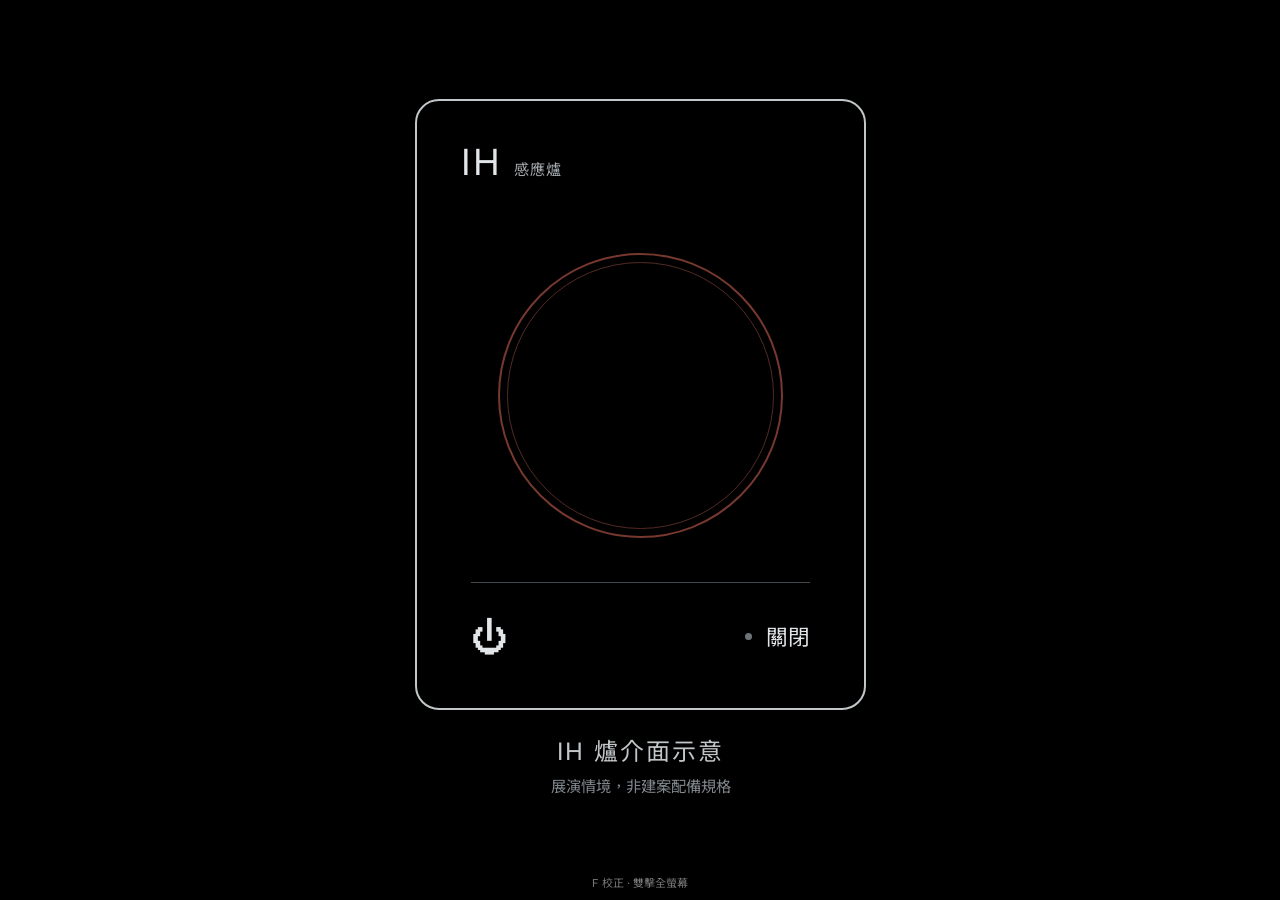
==== commit 5131f672: "Prepare D air theatre with clear characters and continuous playback" ====
--- a/ih.html
+++ b/ih.html
@@ -1,57 +1,23 @@
 <!doctype html>
-<html lang="zh-Hant"><head><meta charset="utf-8"><meta name="viewport" content="width=device-width,initial-scale=1"><title>D 區 · IH 熱能投影</title><link rel="stylesheet" href="fonts/fonts.css"><link rel="stylesheet" href="ih.css?v=cue-20260908"></head>
+<html lang="zh-Hant"><head><meta charset="utf-8"><meta name="viewport" content="width=device-width,initial-scale=1"><title>D 區 · IH 爐介面示意</title><link rel="stylesheet" href="fonts/fonts.css"><link rel="stylesheet" href="ih-simple.css?v=20260928-red"></head>
 <body>
-<main id="projection" aria-label="IH 爐面熱能與油煙展演投影">
-<svg id="surface" viewBox="0 0 900 1400" role="img" aria-labelledby="title desc"><title id="title">IH 熱能投影</title><desc id="desc">紅色發熱環與熱能、預估油煙溫度及 PM2.5 濃度，所有數據皆為展演模擬。</desc>
-<defs><radialGradient id="heat"><stop offset="65%" stop-color="#ff392a" stop-opacity="0"/><stop offset="92%" stop-color="#ff392a" stop-opacity=".13"/><stop offset="100%" stop-color="#ff392a" stop-opacity="0"/></radialGradient></defs>
-<g id="calibration" hidden fill="none" stroke="#ff6258" stroke-width="2"><rect x="20" y="20" width="860" height="1360"/><path d="M450 20V1380M20 700H880" stroke-dasharray="10 15"/></g>
-<g id="hob-frame" aria-label="俯視單口 IH 爐，正常長寬比例的透明玻璃外框">
-<rect x="181" y="253" width="538" height="722" rx="37" class="chassis"/>
-<rect x="190" y="240" width="520" height="720" rx="30" class="glass-edge"/>
-<rect x="201" y="251" width="498" height="698" rx="22" class="glass-inner"/>
-<path d="M190 280L181 293M710 280L719 293M190 921L181 934M710 921L719 934M220 960L211 975M680 960L689 975" class="edge-joins"/>
-<path d="M190 324V846M710 324V846" class="edge-glint"/>
-<path d="M212 918Q212 937 231 937H669Q688 937 688 918" class="front-lip"/>
-<path d="M214 866H686" class="control-divider"/>
-<g class="touch-controls" transform="translate(450 907)"><circle r="22"/><path d="M0 -14V1M-10 -8A14 14 0 1 0 10 -8"/><path d="M-170 0H-148M148 0H170M159 -11V11"/><path d="M-115 0H-60M60 0H115" stroke-dasharray="2 9"/></g>
-</g>
-<g class="mast"><text x="450" y="93" class="brand center">寶舖 · 居家風險劇場</text><text x="450" y="129" class="eyebrow center">D / IH — THERMAL FIELD</text></g>
-<g id="reactor" transform="translate(450 548) scale(.68)">
-<circle r="280" fill="url(#heat)"/>
-<circle cy="3" r="216" class="ring-depth"/>
-<path d="M-216 0A216 216 0 0 0 216 0" transform="translate(0 3)" class="ring-bevel"/>
-<circle r="265" class="fine"/><circle r="246" class="track"/>
-<g class="orbit"><circle r="246" class="arc" stroke-dasharray="820 180 190 356"/></g>
-<circle r="216" class="ring"/><circle r="208" class="fine"/>
-<path d="M-199 -84A216 216 0 0 1 84 -199" class="ring-highlight"/>
-<g id="ticks"></g><g id="embers"></g>
-<path d="M-18 -282H18M0 -298V-266M-18 282H18M0 266V298M-282 -18V18M-298 0H-266M282 -18V18M266 0H298" class="reticle"/>
-<text y="-97" class="eyebrow center"><tspan id="energy-state">INDUCTION · STANDBY</tspan></text>
-<text id="energy" y="-13" class="energy center">1,800</text><text y="25" class="unit center">W · 模擬輸出功率</text>
-<text id="action" y="105" class="action center">產生熱能</text>
-<path d="M-64 138H64" class="hairline"/>
-</g>
-<g id="ih-icon" transform="translate(374 300)" aria-label="IH 感應爐標示">
-<g fill="none" stroke="#c5d9e2" stroke-width="2"><path d="M-32 -6C-44 -20 -7 -24 -10 -8S-37 12 -29 20M-20 -6C-32 -20 5 -24 2 -8S-25 12 -17 20M-8 -6C-20 -20 17 -24 14 -8S-13 12 -5 20"/><path d="M-44 28H22"/></g>
-<text x="42" y="2" class="ih-mark">IH</text><text x="42" y="29" class="ih-label">感應爐</text>
-</g>
-<path d="M450 755V774" class="leader"/><text id="phase" x="450" y="801" class="phase center">02 / 烹飪升溫</text>
-<g class="outside-metric" transform="translate(20 505)">
-<text class="metric-label">預估油煙</text><text y="32" class="metric-label">溫度</text><text id="temperature" y="117" class="number">165</text><text y="154" class="metric-unit">°C</text>
-</g>
-<path d="M30 680H144L213 625H236" class="leader"/><circle cx="236" cy="625" r="4" fill="#ff5948"/>
-<g class="outside-metric" transform="translate(733 740)">
-<text class="metric-label">預估油煙</text><text y="32" class="metric-label">濃度</text><text id="concentration" y="117" class="number">120</text><text y="154" class="metric-unit">µg/m³</text><text y="188" class="caption">PM2.5</text>
-</g>
-<path d="M868 944H757L687 817H665" class="leader"/><circle cx="665" cy="817" r="4" fill="#ff5948"/>
-<g id="bars" transform="translate(302 822) scale(.68 1)"></g>
-<text id="status" x="450" y="851" class="status center">油煙生成 · 持續觀察</text>
-<text x="450" y="1050" class="caption center">熱能產生 → 油煙生成 → 集中排出</text>
-<text x="450" y="1095" class="disclaimer center">展演模擬 · 非爐具控制與現場量測</text>
-</svg></main>
-<div id="hint">F 校正 · 空白鍵暫停 · 雙擊全螢幕</div>
-<aside id="controls" hidden aria-label="投影校正"><header><h1>IH 投影校正</h1><button id="close" aria-label="關閉校正">×</button></header><p>調整紅環對準爐面，黑色區域不投影內容。</p>
-<label>展示階段<select id="mode"><option value="theater">跟隨劇場 · 六段同步</option><option value="auto">自動循環 · 60 秒</option><option value="0">01 熱能啟動</option><option value="1">02 烹飪升溫</option><option value="2">03 排煙降溫</option></select></label>
-<div id="sliders"></div><label class="check"><input type="checkbox" id="grid">顯示定位格線</label><label class="check"><input type="checkbox" id="mirror">水平鏡像</label>
-<div class="buttons"><button id="pause">暫停數值</button><button id="fullscreen">全螢幕投影</button><button id="reset">重設校正</button><button id="copy">複製校正網址</button></div><output id="message">校正設定儲存在此瀏覽器。</output><a href="preview.html">開啟雙電視展演</a></aside>
-<script src="ih.js?v=cue-20260908"></script></body></html>
+<main id="projection" aria-label="IH 爐介面示意">
+ <section id="surface" aria-label="單口 IH 爐示意">
+  <div id="calibration" hidden></div>
+  <div class="cooktop">
+   <header>IH <span>感應爐</span></header>
+   <div class="cooking-zone" aria-hidden="true"></div>
+   <div class="control-strip"><span class="power-icon" aria-hidden="true">⏻</span><span class="indicator" aria-hidden="true"></span><span id="state-label">關閉</span></div>
+  </div>
+  <p class="disclaimer">IH 爐介面示意</p>
+  <p class="note">展演情境，非建案配備規格</p>
+ </section>
+</main>
+<div id="hint">F 校正 · 雙擊全螢幕</div>
+<aside id="controls" hidden aria-label="投影校正"><header><h1>IH 投影校正</h1><button id="close" aria-label="關閉校正">×</button></header><p>僅呈現爐面輪廓與開關狀態，不控制實體設備。</p>
+ <label>展示狀態<select id="mode"><option value="theater">跟隨劇場</option><option value="off">關閉示意</option><option value="on">開啟示意</option></select></label>
+ <div id="sliders"></div><label><input type="checkbox" id="grid">顯示定位格線</label><label><input type="checkbox" id="mirror">水平鏡像</label>
+ <div class="buttons"><button id="fullscreen">全螢幕</button><button id="reset">重設校正</button><button id="copy">複製校正網址</button></div><output id="message"></output><a href="preview.html">雙電視展演</a>
+</aside>
+<script src="show-config.js?v=equipment-20260927"></script><script type="module" src="ih-simple.js?v=20260928"></script>
+</body></html>
--- a/ih-simple.css
+++ b/ih-simple.css
@@ -0,0 +1,4 @@
+*{box-sizing:border-box}html,body{width:100%;height:100%;margin:0;overflow:hidden;background:#000;color:#e3e6e8;font-family:'Inter','Chiron Hei HK',sans-serif}body{--brightness:1}#projection{position:absolute;inset:0;display:grid;place-items:center;overflow:hidden}#surface{position:relative;width:min(78vw,61vh);height:min(110vw,87vh);transform-origin:center;filter:brightness(var(--brightness));display:flex;align-items:center;flex-direction:column;justify-content:center}.cooktop{position:relative;width:82%;height:78%;border:2px solid #c1c6c9;border-radius:24px;display:flex;flex-direction:column;align-items:center;padding:7% 8% 0}.cooktop header{font-size:clamp(22px,4vh,38px);letter-spacing:2px;align-self:flex-start}.cooktop header span{font-size:.42em;letter-spacing:1px;color:#a4a9ad}.cooking-zone{position:absolute;top:25%;width:64%;aspect-ratio:1;border:2px solid #72787c;border-radius:50%}.cooking-zone:after{content:'';position:absolute;inset:7px;border:1px solid #363c40;border-radius:50%}.control-strip{position:absolute;bottom:8%;left:12%;right:12%;border-top:1px solid #444a4e;padding-top:7%;display:flex;align-items:center;gap:14px;font-size:clamp(14px,2.4vh,22px)}.power-icon{font-size:1.7em;margin-right:auto}.indicator{width:7px;height:7px;background:#6d7479;border-radius:50%}.is-on .indicator{background:#fff}.is-on .cooking-zone{border-color:#d8dde0}.disclaimer{font-size:clamp(15px,2.7vh,24px);margin:5% 0 1%;color:#c1c6c9;letter-spacing:2px}.note{font-size:clamp(11px,1.7vh,16px);color:#80878d;margin:1% 0}#calibration{position:absolute;inset:0;border:1px dashed #90979d;pointer-events:none}#calibration:before,#calibration:after{content:'';position:absolute;background:#90979d}#calibration:before{width:1px;inset:0 50%}#calibration:after{height:1px;inset:50% 0}#hint{position:fixed;bottom:10px;width:100%;text-align:center;font-size:11px;color:#777}#hint.gone{display:none}#controls{position:fixed;right:20px;top:20px;bottom:20px;overflow:auto;width:min(340px,calc(100vw - 40px));padding:22px;background:#171a1c;border:1px solid #5a6166;border-radius:10px;color:#d9dfe2}#controls[hidden]{display:none}#controls header{display:flex;align-items:center;justify-content:space-between}h1{font-size:20px;margin:0}#controls p,#message{font-size:12px;line-height:1.7;color:#aeb7bd}#controls label{display:block;font-size:13px;margin:14px 0}#controls label span{float:right}input[type=range],select{width:100%;margin-top:8px}button,select{background:#252b2f;color:#e2e6e9;border:1px solid #60686e;padding:8px;border-radius:4px;font:inherit}button{cursor:pointer}.buttons{display:flex;gap:7px;flex-wrap:wrap;font-size:12px}#message{display:block;margin:14px 0}#controls a{font-size:12px;color:#ccd7df}
+
+/* Red IH heating rings; muted when off, clear red when on. */
+.cooking-zone{border-color:#77382f}.cooking-zone:after{border-color:#522b25}.is-on .cooking-zone{border-color:#ff4937}.is-on .cooking-zone:after{border-color:#c52f24}.is-on .indicator{background:#ff4937}.is-on .power-icon{color:#ff4937}
